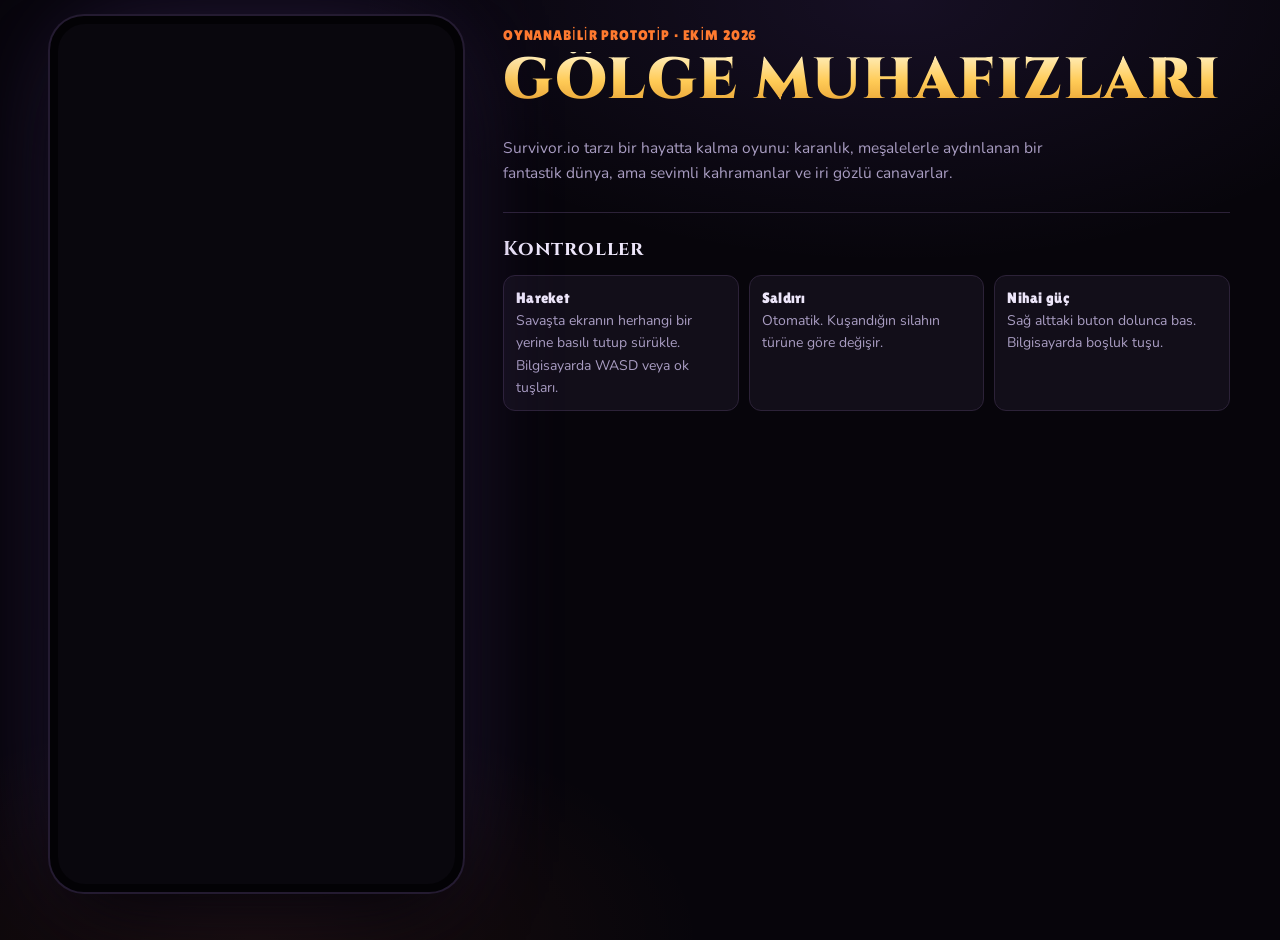
==== fikirler/golge/index.html @ db543739 "Add Gölge Muhafızları scaffold: spec, base styles, page shell, boot loop Co-Authored-By: Claude Opus" ====
<!doctype html>
<html lang="tr">
<head>
<meta charset="utf-8">
<meta name="viewport" content="width=device-width, initial-scale=1, viewport-fit=cover">
<style>[hidden]{display:none!important}body{margin:0}img{max-width:100%}</style>
</head>
<body>
<title>Gölge Muhafızları</title>
<link rel="preconnect" href="https://fonts.googleapis.com">
<link rel="preconnect" href="https://fonts.gstatic.com" crossorigin>
<link rel="stylesheet" href="https://fonts.googleapis.com/css2?family=Cinzel:wght@700;900&family=Lilita+One&family=Nunito:wght@400;600;700;800;900&display=swap">
<link rel="stylesheet" href="css/base.css">
<link rel="stylesheet" href="css/ui.css">
<link rel="stylesheet" href="css/meta.css">
<link rel="stylesheet" href="css/battle.css">
<style>
/* Layout: the game is the page. Desktop: game frame + a narrow briefing column. Phone: the game fills the screen, briefing below. */
:root{
  --pg-bg:#07050B; --pg-panel:#120E19; --pg-line:#2C2238; --pg-tx:#EDE6FA; --pg-tx2:#A99DC2; --pg-gold:#FFCB57; --pg-ember:#FF7A2F;
  --pg-title:"Cinzel",Georgia,serif; --pg-body:"Nunito",system-ui,sans-serif; --pg-ui:"Lilita One",system-ui,sans-serif;
  color-scheme:dark;
}
body{background:var(--pg-bg);color:var(--pg-tx);font-family:var(--pg-body);font-size:15.5px;line-height:1.6;
  background-image:radial-gradient(60% 40% at 70% 0%,rgba(157,107,255,.10),transparent 70%),radial-gradient(50% 35% at 20% 100%,rgba(255,122,47,.08),transparent 70%)}
.pg{max-width:1180px;margin:0 auto;padding-inline:16px;padding-block:16px 48px;display:grid;grid-template-columns:auto minmax(0,1fr);gap:40px;align-items:start}
.gm-frame{height:min(860px,calc(100svh - 32px));aspect-ratio:9/19.5;max-width:100%;border-radius:34px;padding:8px;background:#030205;
  box-shadow:0 0 0 2px #241B31,0 40px 80px -20px rgba(0,0,0,.9),0 0 120px -30px rgba(157,107,255,.35);position:sticky;top:16px}
.gm-frame>#gm{width:100%;height:100%;border-radius:27px}
#gm-lobby{position:absolute;inset:0;display:flex;flex-direction:column}
#gm-screen{flex:1;min-height:0;position:relative}
#gm-battle{position:absolute;inset:0;z-index:20}
.brief{display:grid;gap:26px;min-width:0;padding-top:8px}
.brief h1{font-family:var(--pg-title);font-weight:900;font-size:clamp(34px,4.6vw,58px);line-height:1;margin:0;letter-spacing:.03em;text-transform:uppercase;
  background:linear-gradient(180deg,#FFF1C4,var(--pg-gold) 50%,#E39A2D);-webkit-background-clip:text;background-clip:text;color:transparent}
.brief .kick{font-family:var(--pg-ui);color:var(--pg-ember);letter-spacing:.06em;font-size:14px;text-transform:uppercase;margin:0 0 6px}
.brief p{margin:0;color:var(--pg-tx2);max-width:62ch}
.brief h2{font-family:var(--pg-title);font-size:20px;margin:0 0 10px;color:var(--pg-tx);letter-spacing:.04em}
.brief section{border-top:1px solid var(--pg-line);padding-top:20px}
.ctl{display:grid;grid-template-columns:repeat(auto-fit,minmax(170px,1fr));gap:10px}
.ctl div{background:var(--pg-panel);border:1px solid var(--pg-line);border-radius:12px;padding:10px 12px;font-size:14px;color:var(--pg-tx2)}
.ctl b{display:block;font-family:var(--pg-ui);font-weight:400;color:var(--pg-tx);font-size:15px;letter-spacing:.02em}
.sys{display:grid;gap:8px;margin:0;padding:0;list-style:none}
.sys li{background:var(--pg-panel);border:1px solid var(--pg-line);border-radius:12px;padding:10px 12px;font-size:14.5px;color:var(--pg-tx2)}
.sys li b{color:var(--pg-tx);font-family:var(--pg-ui);font-weight:400;letter-spacing:.02em;margin-right:4px}
@media (max-width:860px){
  .pg{grid-template-columns:1fr;padding-inline:0;padding-block:0 40px;gap:24px}
  .gm-frame{position:relative;top:0;height:100svh;width:100%;aspect-ratio:auto;border-radius:0;padding:0;box-shadow:none}
  .gm-frame>#gm{border-radius:0}
  .brief{padding-inline:16px}
}
</style>

<div class="pg">
  <div class="gm-frame">
    <div id="gm" class="gm">
      <div id="gm-lobby">
        <header id="gm-top"></header>
        <main id="gm-screen"></main>
        <nav id="gm-nav"></nav>
      </div>
      <div id="gm-battle" hidden></div>
      <div id="gm-layer"></div>
    </div>
  </div>

  <div class="brief" id="brief">
    <div>
      <p class="kick">Oynanabilir prototip · Ekim 2026</p>
      <h1>Gölge Muhafızları</h1>
    </div>
    <p>Survivor.io tarzı bir hayatta kalma oyunu: karanlık, meşalelerle aydınlanan bir fantastik dünya, ama sevimli kahramanlar ve iri gözlü canavarlar.</p>
    <section>
      <h2>Kontroller</h2>
      <div class="ctl">
        <div><b>Hareket</b>Savaşta ekranın herhangi bir yerine basılı tutup sürükle. Bilgisayarda WASD veya ok tuşları.</div>
        <div><b>Saldırı</b>Otomatik. Kuşandığın silahın türüne göre değişir.</div>
        <div><b>Nihai güç</b>Sağ alttaki buton dolunca bas. Bilgisayarda boşluk tuşu.</div>
      </div>
    </section>
  </div>
</div>

<script src="js/data.js"></script>
<script src="js/audio.js"></script>
<script src="js/art-hero.js"></script>
<script src="js/art-world.js"></script>
<script src="js/state.js"></script>
<script src="js/battle.js"></script>
<script src="js/ui-core.js"></script>
<script src="js/ui-meta.js"></script>
<script src="js/main.js"></script>

</body>
</html>
---- fikirler/golge/css/base.css ----
/* GÖLGE MUHAFIZLARI — base tokens + shared components (owner: lead). Everything is scoped to #gm. */
#gm{
  --bg0:#09070D; --bg1:#120E19; --bg2:#1A1424; --bg3:#241B31; --bg4:#2F2440;
  --line:#3B2E50; --line2:#57426F;
  --tx:#F4EEFF; --tx2:#BDB1D6; --tx3:#8C7FA6;
  --gold:#FFCB57; --gold2:#E39A2D; --gold3:#8A5A14;
  --blood:#E8394D; --ember:#FF7A2F; --violet:#9D6BFF; --teal:#3EDBC8; --green:#5BD16E; --blue:#4BA3FF;
  --r0:#A7ADB7; --r1:#5BD16E; --r2:#4BA3FF; --r3:#B565FF; --r4:#FFB020; --r5:#FF3D4F;
  --f-title:"Cinzel","Trajan Pro",Georgia,serif;
  --f-ui:"Lilita One","Arial Rounded MT Bold",system-ui,sans-serif;
  --f-body:"Nunito",system-ui,-apple-system,"Segoe UI",sans-serif;
  --rad:14px; --rad-l:20px;
  --shadow:0 10px 30px -10px rgba(0,0,0,.7);
  position:relative; overflow:hidden; color:var(--tx); background:var(--bg0);
  font-family:var(--f-body); font-size:14px; line-height:1.35;
  -webkit-user-select:none; user-select:none; -webkit-tap-highlight-color:transparent;
  color-scheme:dark;
}
#gm *,#gm *::before,#gm *::after{box-sizing:border-box}
#gm button{font:inherit;color:inherit;border:0;background:none;cursor:pointer;padding:0}
#gm button:focus-visible,#gm [tabindex]:focus-visible{outline:2px solid var(--gold);outline-offset:2px}
#gm canvas{display:block}
#gm ::-webkit-scrollbar{width:0;height:0}

/* ---------- typography ---------- */
#gm .ttl{font-family:var(--f-title);font-weight:900;letter-spacing:.04em;text-transform:uppercase;
  background:linear-gradient(180deg,#FFF1C4 0%,var(--gold) 45%,var(--gold2) 100%);-webkit-background-clip:text;background-clip:text;color:transparent;
  filter:drop-shadow(0 2px 0 rgba(0,0,0,.6))}
#gm .ui{font-family:var(--f-ui);font-weight:400;letter-spacing:.02em}
#gm .num{font-family:var(--f-ui);font-variant-numeric:tabular-nums;text-shadow:0 2px 0 rgba(0,0,0,.55),0 0 1px #000}
#gm .muted{color:var(--tx2)} #gm .dim{color:var(--tx3)}
#gm .c-gold{color:var(--gold)} #gm .c-red{color:var(--blood)} #gm .c-green{color:var(--green)} #gm .c-violet{color:var(--violet)}
#gm .rc0{color:var(--r0)} #gm .rc1{color:var(--r1)} #gm .rc2{color:var(--r2)} #gm .rc3{color:var(--r3)} #gm .rc4{color:var(--r4)} #gm .rc5{color:var(--r5)}

/* ---------- buttons (chunky mobile-game buttons with a pressed state) ---------- */
#gm .btn{position:relative;display:inline-flex;align-items:center;justify-content:center;gap:6px;
  font-family:var(--f-ui);font-size:16px;letter-spacing:.03em;text-transform:uppercase;
  min-height:42px;padding:8px 16px;border-radius:14px;color:#fff;
  background:linear-gradient(180deg,#4A3A63,#2B2040);box-shadow:inset 0 1px 0 rgba(255,255,255,.18),inset 0 -2px 0 rgba(0,0,0,.25),0 4px 0 #160F20,0 6px 14px rgba(0,0,0,.45);
  text-shadow:0 2px 0 rgba(0,0,0,.45);transition:transform .08s,filter .15s,box-shadow .08s}
#gm .btn:active{transform:translateY(3px);box-shadow:inset 0 1px 0 rgba(255,255,255,.12),0 1px 0 #160F20,0 2px 6px rgba(0,0,0,.45)}
#gm .btn[disabled],#gm .btn.off{filter:grayscale(.85) brightness(.7);cursor:default}
#gm .btn[disabled]:active,#gm .btn.off:active{transform:none}
#gm .btn-gold{color:#3A2300;text-shadow:0 1px 0 rgba(255,255,255,.4);
  background:linear-gradient(180deg,#FFE9A3 0%,#FFCB57 45%,#E39A2D 100%);box-shadow:inset 0 1px 0 #FFF6D6,inset 0 -2px 0 rgba(120,60,0,.35),0 4px 0 #8A5A14,0 8px 18px rgba(227,154,45,.35)}
#gm .btn-gold:active{box-shadow:inset 0 1px 0 #FFF6D6,0 1px 0 #8A5A14}
#gm .btn-red{background:linear-gradient(180deg,#FF6B78,#E8394D 50%,#A51E31);box-shadow:inset 0 1px 0 rgba(255,255,255,.35),0 4px 0 #5E0F1B,0 8px 18px rgba(232,57,77,.35)}
#gm .btn-violet{background:linear-gradient(180deg,#C2A0FF,#9D6BFF 50%,#6439C9);box-shadow:inset 0 1px 0 rgba(255,255,255,.35),0 4px 0 #34186E,0 8px 18px rgba(157,107,255,.35)}
#gm .btn-green{background:linear-gradient(180deg,#8EF09C,#5BD16E 50%,#2C9A43);color:#08300F;text-shadow:none;box-shadow:inset 0 1px 0 rgba(255,255,255,.4),0 4px 0 #165226}
#gm .btn-dark{background:linear-gradient(180deg,#2A2138,#1A1424);box-shadow:inset 0 0 0 1px var(--line2),0 3px 0 #0B0810}
#gm .btn-sm{min-height:32px;font-size:13px;padding:5px 11px;border-radius:11px}
#gm .btn-lg{min-height:58px;font-size:22px;padding:10px 26px;border-radius:18px}
#gm .btn-icon{min-height:38px;width:38px;padding:0;border-radius:12px}
#gm .btn .cost{display:inline-flex;align-items:center;gap:4px;font-size:.85em}

/* ---------- panels ---------- */
#gm .panel{position:relative;border-radius:var(--rad);padding:12px;
  background:linear-gradient(180deg,rgba(47,36,64,.92),rgba(22,17,31,.95));
  box-shadow:inset 0 0 0 1px var(--line),inset 0 1px 0 rgba(255,255,255,.06),var(--shadow)}
#gm .panel::before,#gm .panel::after{content:"";position:absolute;width:12px;height:12px;border:2px solid var(--gold2);opacity:.7;pointer-events:none}
#gm .panel::before{top:4px;left:4px;border-right:0;border-bottom:0;border-radius:6px 0 0 0}
#gm .panel::after{bottom:4px;right:4px;border-left:0;border-top:0;border-radius:0 0 6px 0}
#gm .panel-flat{border-radius:var(--rad);padding:10px;background:rgba(18,14,25,.75);box-shadow:inset 0 0 0 1px var(--line)}
#gm .divider{height:1px;background:linear-gradient(90deg,transparent,var(--line2),transparent);margin:8px 0}

/* ---------- rarity frames (item / hero / card backgrounds) ---------- */
#gm .rf{position:relative;border-radius:12px;overflow:hidden;
  background:radial-gradient(120% 90% at 50% 15%,var(--rf-c1),var(--rf-c2) 70%);box-shadow:inset 0 0 0 2px var(--rf-b),inset 0 -6px 12px rgba(0,0,0,.35),0 3px 0 rgba(0,0,0,.4)}
#gm .rf0{--rf-c1:#6E737D;--rf-c2:#2E3138;--rf-b:#A7ADB7}
#gm .rf1{--rf-c1:#3B9A4B;--rf-c2:#123A1C;--rf-b:#5BD16E}
#gm .rf2{--rf-c1:#2F78C9;--rf-c2:#0F2A4D;--rf-b:#4BA3FF}
#gm .rf3{--rf-c1:#8A44D6;--rf-c2:#2D0F52;--rf-b:#B565FF;box-shadow:inset 0 0 0 2px var(--rf-b),inset 0 -6px 12px rgba(0,0,0,.35),0 0 12px rgba(181,101,255,.45),0 3px 0 rgba(0,0,0,.4)}
#gm .rf4{--rf-c1:#D9861A;--rf-c2:#4A2405;--rf-b:#FFB020;box-shadow:inset 0 0 0 2px var(--rf-b),inset 0 -6px 12px rgba(0,0,0,.35),0 0 16px rgba(255,176,32,.55),0 3px 0 rgba(0,0,0,.4)}
#gm .rf5{--rf-c1:#D42438;--rf-c2:#3D0410;--rf-b:#FF3D4F;box-shadow:inset 0 0 0 2px var(--rf-b),inset 0 -6px 12px rgba(0,0,0,.35),0 0 18px rgba(255,61,79,.6),0 3px 0 rgba(0,0,0,.4)}
#gm .rf4::after,#gm .rf5::after{content:"";position:absolute;inset:-40%;background:linear-gradient(115deg,transparent 42%,rgba(255,255,255,.28) 50%,transparent 58%);animation:gm-shimmer 2.8s linear infinite;pointer-events:none}
#gm .rf .lv{position:absolute;left:4px;bottom:3px;font-family:var(--f-ui);font-size:11px;text-shadow:0 1px 0 #000,0 0 2px #000}
#gm .rf .new{position:absolute;right:3px;top:3px;font-family:var(--f-ui);font-size:9px;background:var(--blood);border-radius:6px;padding:0 4px}

/* ---------- chips, badges, bars, tabs ---------- */
#gm .chip{display:inline-flex;align-items:center;gap:6px;height:28px;padding:0 10px 0 4px;border-radius:999px;
  background:linear-gradient(180deg,rgba(0,0,0,.55),rgba(0,0,0,.35));box-shadow:inset 0 0 0 1px var(--line2);font-family:var(--f-ui);font-size:14px}
#gm .chip .ico{width:22px;height:22px;flex:none}
#gm .chip .plus{width:18px;height:18px;border-radius:6px;background:var(--green);color:#08300F;display:grid;place-items:center;font-size:14px;line-height:1;margin-left:2px}
#gm .dot{position:absolute;top:-3px;right:-3px;min-width:16px;height:16px;padding:0 4px;border-radius:9px;background:var(--blood);
  color:#fff;font-family:var(--f-ui);font-size:10px;line-height:16px;text-align:center;box-shadow:0 0 0 2px var(--bg0);animation:gm-pulse 1.6s ease-in-out infinite}
#gm .pbar{position:relative;height:10px;border-radius:6px;background:rgba(0,0,0,.5);box-shadow:inset 0 0 0 1px rgba(255,255,255,.08);overflow:hidden}
#gm .pbar>i{position:absolute;left:0;top:0;bottom:0;width:0;border-radius:6px;background:linear-gradient(180deg,#FFE9A3,var(--gold) 50%,var(--gold2));transition:width .35s ease}
#gm .pbar.red>i{background:linear-gradient(180deg,#FF8A95,var(--blood))} #gm .pbar.green>i{background:linear-gradient(180deg,#A6F5B0,var(--green))}
#gm .pbar.violet>i{background:linear-gradient(180deg,#D5BEFF,var(--violet))} #gm .pbar.teal>i{background:linear-gradient(180deg,#A9F5EC,var(--teal))}
#gm .tabs{display:flex;gap:4px;padding:4px;border-radius:14px;background:rgba(0,0,0,.4);box-shadow:inset 0 0 0 1px var(--line)}
#gm .tab{flex:1;min-height:34px;border-radius:10px;font-family:var(--f-ui);font-size:14px;color:var(--tx2);position:relative}
#gm .tab.on{color:#3A2300;background:linear-gradient(180deg,#FFE9A3,var(--gold) 55%,var(--gold2));box-shadow:0 2px 0 var(--gold3)}
#gm .stars{display:inline-flex;gap:1px;color:var(--gold);font-size:13px;letter-spacing:-1px;text-shadow:0 1px 0 #000}
#gm .stars .off{color:rgba(255,255,255,.18)}
#gm .scroll{overflow-y:auto;overscroll-behavior:contain;-webkit-overflow-scrolling:touch}

/* ---------- modal + toast shells (ui-core fills them) ---------- */
#gm-layer{position:absolute;inset:0;pointer-events:none;z-index:50}
#gm .modal-back{position:absolute;inset:0;pointer-events:auto;background:rgba(5,3,8,.72);backdrop-filter:blur(3px);display:grid;place-items:center;padding:14px;animation:gm-fade .18s ease}
#gm .modal{width:100%;max-height:100%;overflow-y:auto;border-radius:var(--rad-l);padding:16px 14px;
  background:linear-gradient(180deg,#2F2440,#15101E 70%);box-shadow:inset 0 0 0 1px var(--line2),inset 0 1px 0 rgba(255,255,255,.08),0 30px 60px -10px #000;animation:gm-pop .22s cubic-bezier(.2,1.4,.4,1)}
#gm .modal-h{display:flex;align-items:center;justify-content:space-between;gap:8px;margin-bottom:10px}
#gm .modal-h .x{width:34px;height:34px;border-radius:10px;background:rgba(0,0,0,.4);box-shadow:inset 0 0 0 1px var(--line2);font-size:18px}
#gm .toast{position:absolute;left:50%;top:70px;transform:translateX(-50%);pointer-events:none;white-space:nowrap;max-width:92%;overflow:hidden;text-overflow:ellipsis;
  padding:8px 14px;border-radius:12px;font-family:var(--f-ui);font-size:14px;background:rgba(18,14,25,.95);box-shadow:inset 0 0 0 1px var(--line2),0 8px 20px rgba(0,0,0,.6);animation:gm-toast 2.4s ease forwards}
#gm .toast.ok{box-shadow:inset 0 0 0 1px var(--green),0 8px 20px rgba(0,0,0,.6)} #gm .toast.warn{box-shadow:inset 0 0 0 1px var(--blood),0 8px 20px rgba(0,0,0,.6)}
#gm .toast.rare{box-shadow:inset 0 0 0 1px var(--r4),0 0 24px rgba(255,176,32,.45)}

/* ---------- shared animations ---------- */
@keyframes gm-shimmer{from{transform:translateX(-30%)}to{transform:translateX(30%)}}
@keyframes gm-pulse{0%,100%{transform:scale(1)}50%{transform:scale(1.15)}}
@keyframes gm-pop{from{transform:scale(.86);opacity:0}to{transform:scale(1);opacity:1}}
@keyframes gm-fade{from{opacity:0}to{opacity:1}}
@keyframes gm-float{0%,100%{transform:translateY(0)}50%{transform:translateY(-6px)}}
@keyframes gm-glow{0%,100%{filter:drop-shadow(0 0 4px var(--gold))}50%{filter:drop-shadow(0 0 12px var(--gold))}}
@keyframes gm-toast{0%{opacity:0;transform:translate(-50%,-10px)}8%,82%{opacity:1;transform:translate(-50%,0)}100%{opacity:0;transform:translate(-50%,-6px)}}
@keyframes gm-rise{from{opacity:1;transform:translateY(0) scale(1)}to{opacity:0;transform:translateY(-36px) scale(1.15)}}
@media (prefers-reduced-motion:reduce){#gm .rf4::after,#gm .rf5::after,#gm .dot{animation:none}}
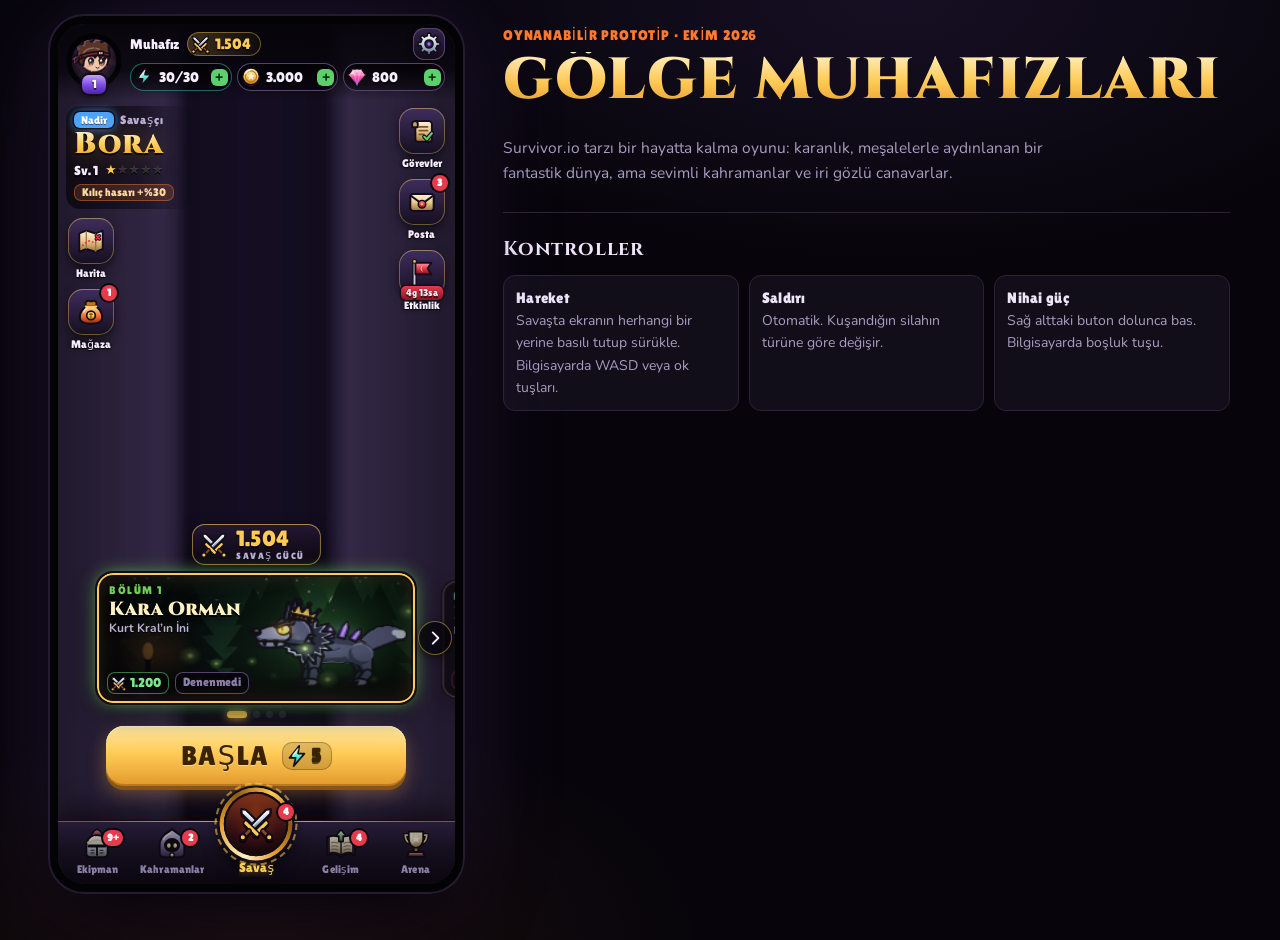
==== commit 8e97ca27: "Add pixel-art bible and GM.PX toolkit for the Gölge Muhafızları restyle Palette and sprite rules tak" ====
--- a/fikirler/golge/index.html
+++ b/fikirler/golge/index.html
@@ -9,7 +9,7 @@
 <title>Gölge Muhafızları</title>
 <link rel="preconnect" href="https://fonts.googleapis.com">
 <link rel="preconnect" href="https://fonts.gstatic.com" crossorigin>
-<link rel="stylesheet" href="https://fonts.googleapis.com/css2?family=Cinzel:wght@700;900&family=Lilita+One&family=Nunito:wght@400;600;700;800;900&display=swap">
+<link rel="stylesheet" href="https://fonts.googleapis.com/css2?family=Pixelify+Sans:wght@400;500;600;700&family=Cinzel:wght@700;900&family=Lilita+One&family=Nunito:wght@400;600;700;800;900&display=swap">
 <link rel="stylesheet" href="css/base.css">
 <link rel="stylesheet" href="css/ui.css">
 <link rel="stylesheet" href="css/meta.css">
@@ -82,6 +82,7 @@
 </div>
 
 <script src="js/data.js"></script>
+<script src="js/pix.js"></script>
 <script src="js/audio.js"></script>
 <script src="js/art-hero.js"></script>
 <script src="js/art-world.js"></script>
--- a/fikirler/golge/css/ui.css
+++ b/fikirler/golge/css/ui.css
@@ -0,0 +1,561 @@
+/* GÖLGE MUHAFIZLARI — ui.css (owner: ui-core). Lobby shell, top bar, nav, home, chapter carousel, modals of ui-core,
+   arena hub, settings, results overlay, portal. Prefix: ui-. Tokens come from base.css (#gm { --bg0 … }). */
+
+/* ============================================================ shell */
+#gm-lobby.ui-shell{isolation:isolate;background:var(--bg0)}
+#gm .ui-bg{position:absolute;inset:0;z-index:0;pointer-events:none}
+#gm .ui-cv{display:block;width:100%;height:100%}
+#gm-lobby.ui-shell>#gm-top{position:relative;z-index:6;flex:none}
+#gm-lobby.ui-shell>#gm-screen{z-index:2;overflow:hidden}
+#gm-lobby.ui-shell>#gm-nav{position:relative;z-index:6;flex:none}
+#gm .ui-defs{position:absolute;width:0;height:0;overflow:hidden;pointer-events:none}
+#gm .ui-ic{display:block;width:100%;height:100%;overflow:visible;flex:none}
+
+/* ============================================================ top bar */
+#gm .ui-top{display:flex;align-items:center;gap:8px;padding:calc(7px + env(safe-area-inset-top,0px)) 10px 9px 8px;
+  background:linear-gradient(180deg,rgba(6,4,10,.95) 0%,rgba(6,4,10,.82) 60%,rgba(6,4,10,0) 100%)}
+#gm .ui-acc{position:relative;flex:none;width:56px;height:56px;border-radius:50%;transition:transform .1s}
+#gm .ui-acc:active{transform:scale(.94)}
+#gm .ui-acc-pic{position:absolute;inset:6px;border-radius:50%;overflow:hidden;background:radial-gradient(circle at 50% 35%,#3A2A55,#120C18);box-shadow:inset 0 0 0 2px #120C18}
+#gm .ui-acc-ring{position:absolute;inset:0;width:100%;height:100%;transform:rotate(-90deg);overflow:visible}
+#gm .ui-ring-bg{fill:none;stroke:rgba(0,0,0,.7);stroke-width:5}
+#gm .ui-ring-fg{fill:none;stroke:#FFCB57;stroke-width:3.6;stroke-linecap:round;transition:stroke-dashoffset .8s cubic-bezier(.3,.8,.3,1);filter:drop-shadow(0 0 3px rgba(255,203,87,.8))}
+#gm .ui-acc-lv{position:absolute;left:50%;bottom:-5px;transform:translateX(-50%);min-width:24px;height:19px;padding:0 6px;border-radius:7px;
+  background:linear-gradient(180deg,#C2A0FF,#7A4AE0 55%,#4B25A8);box-shadow:0 0 0 2px #120C18,0 2px 6px rgba(0,0,0,.6);font-size:12px;line-height:19px;text-align:center;color:#fff}
+#gm .ui-tb-main{flex:1;min-width:0;display:flex;flex-direction:column;gap:6px}
+#gm .ui-tb-id{display:flex;align-items:center;gap:8px;height:26px;min-width:0}
+#gm .ui-tb-name{font-family:var(--f-ui);font-size:14px;color:var(--tx);min-width:0;max-width:44%;overflow:hidden;text-overflow:ellipsis;white-space:nowrap;text-shadow:0 1px 0 #000}
+#gm .ui-tb-pow{display:inline-flex;align-items:center;gap:4px;height:24px;padding:0 10px 0 3px;border-radius:999px;cursor:pointer;flex:none;
+  background:linear-gradient(90deg,rgba(255,203,87,.22),rgba(255,203,87,.03));box-shadow:inset 0 0 0 1px rgba(255,203,87,.4)}
+#gm .ui-tb-pow .ui-ic{width:21px;height:21px;filter:drop-shadow(0 1px 0 rgba(0,0,0,.6))}
+#gm .ui-tb-pow b{font-size:15px;color:var(--gold);font-weight:400}
+#gm .ui-gear{margin-left:auto;flex:none;width:32px;height:32px;border-radius:11px;padding:4px;background:linear-gradient(180deg,rgba(58,42,85,.85),rgba(16,12,24,.9));
+  box-shadow:inset 0 0 0 1px var(--line2),0 2px 6px rgba(0,0,0,.5);transition:transform .35s cubic-bezier(.3,1.5,.5,1)}
+#gm .ui-gear:active{transform:rotate(60deg) scale(.92)}
+#gm .ui-tb-res{display:flex;gap:5px;min-width:0}
+#gm .ui-chip{flex:1 1 0;min-width:0;position:relative;justify-content:flex-start;gap:4px;padding:0 4px 0 3px;transition:transform .1s}
+#gm .ui-chip:active{transform:scale(.95)}
+#gm .ui-chip .ico{width:22px;height:22px;filter:drop-shadow(0 1px 0 rgba(0,0,0,.5))}
+#gm .ui-chip b{flex:1;min-width:0;font-weight:400;text-align:left;overflow:hidden;text-overflow:ellipsis;white-space:nowrap;font-size:14px}
+#gm .ui-chip .plus{flex:none;width:17px;height:17px;font-size:14px;margin:0}
+#gm .ui-chip-en{box-shadow:inset 0 0 0 1px rgba(62,219,200,.45)}
+#gm .ui-chip-en.ui-over b{color:var(--teal)}
+#gm .ui-en-t{position:absolute;top:100%;left:50%;transform:translate(-50%,3px);font-style:normal;font-size:10px;line-height:15px;padding:0 6px;border-radius:6px;
+  background:rgba(6,4,10,.88);box-shadow:inset 0 0 0 1px rgba(62,219,200,.5);color:#A9F5EC;white-space:nowrap;pointer-events:none}
+#gm .ui-bump{animation:ui-bump .45s cubic-bezier(.2,1.6,.4,1)}
+#gm .ui-shake{animation:ui-shake .5s ease}
+@keyframes ui-bump{0%{transform:scale(1)}35%{transform:scale(1.14)}100%{transform:scale(1)}}
+@keyframes ui-shake{0%,100%{transform:translateX(0)}20%{transform:translateX(-5px)}40%{transform:translateX(5px)}60%{transform:translateX(-3px)}80%{transform:translateX(3px)}}
+
+/* ============================================================ bottom nav */
+#gm .ui-nav{height:calc(66px + env(safe-area-inset-bottom,0px));display:flex;align-items:flex-end;padding:0 2px env(safe-area-inset-bottom,0px)}
+#gm .ui-nav-bar{position:absolute;left:0;right:0;bottom:0;height:calc(62px + env(safe-area-inset-bottom,0px));
+  background:linear-gradient(180deg,#261C37 0%,#150F1F 45%,#0A070F 100%);box-shadow:0 -1px 0 rgba(255,203,87,.42),0 -2px 0 #120C18,0 -14px 26px rgba(0,0,0,.55)}
+#gm .ui-nav-bar::before{content:"";position:absolute;left:8%;right:8%;top:-1px;height:1px;background:linear-gradient(90deg,transparent,#FFE9A3,transparent);opacity:.7}
+#gm .ui-tab{position:relative;flex:1;min-width:0;height:62px;display:flex;flex-direction:column;align-items:center;justify-content:flex-end;padding-bottom:7px;gap:1px;z-index:1}
+#gm .ui-tab::before{content:"";position:absolute;left:6%;right:6%;bottom:0;height:62px;border-radius:14px 14px 0 0;opacity:0;transition:opacity .25s;
+  background:radial-gradient(70% 80% at 50% 100%,rgba(255,203,87,.26),rgba(255,203,87,0) 72%)}
+#gm .ui-tab.on::before{opacity:1}
+#gm .ui-tab-icw{width:34px;height:34px;transition:transform .3s cubic-bezier(.2,1.6,.4,1),filter .25s;filter:grayscale(.6) brightness(.7)}
+#gm .ui-tab-n{font-family:var(--f-ui);font-size:11px;color:var(--tx3);letter-spacing:.01em;white-space:nowrap;max-width:100%;overflow:hidden;text-overflow:ellipsis;transition:color .2s}
+#gm .ui-tab.on .ui-tab-icw{transform:translateY(-7px) scale(1.16);filter:drop-shadow(0 0 7px rgba(255,203,87,.55)) drop-shadow(0 3px 0 rgba(0,0,0,.5))}
+#gm .ui-tab.on .ui-tab-n{color:var(--gold);text-shadow:0 0 8px rgba(255,203,87,.5)}
+#gm .ui-tab:active .ui-tab-icw{transform:translateY(-2px) scale(.94)}
+#gm .ui-tab .dot{top:8px;right:calc(50% - 26px)}
+#gm .ui-tab-c{flex:1.25}
+#gm .ui-tab-c::before{display:none}
+#gm .ui-medal{position:absolute;left:50%;bottom:22px;width:70px;height:70px;margin-left:-35px;border-radius:50%;padding:4px;
+  background:conic-gradient(from 200deg,#FFF1C4,#E39A2D 20%,#8A5A14 35%,#FFCB57 52%,#8A5A14 70%,#E39A2D 85%,#FFF1C4);
+  box-shadow:0 0 0 2px #120C18,0 8px 16px rgba(0,0,0,.65);transition:transform .3s cubic-bezier(.2,1.6,.4,1)}
+#gm .ui-medal-in{display:block;width:100%;height:100%;border-radius:50%;padding:12px;
+  background:radial-gradient(circle at 50% 30%,#7A2E14 0%,#3A1018 55%,#14080F 100%);box-shadow:inset 0 0 0 2px #120C18,inset 0 -8px 14px rgba(0,0,0,.6),inset 0 6px 12px rgba(255,122,47,.35)}
+#gm .ui-medal-in .ui-ic{filter:drop-shadow(0 2px 0 rgba(0,0,0,.6))}
+#gm .ui-medal-ring{position:absolute;inset:-5px;border-radius:50%;border:2px dashed rgba(255,203,87,.55);opacity:0;transition:opacity .3s}
+#gm .ui-tab-c .ui-tab-n{position:relative;z-index:2;font-size:12.5px;color:var(--tx2);text-shadow:0 1px 0 #000,0 0 6px #000}
+#gm .ui-tab-c.on .ui-medal{transform:translateY(-3px) scale(1.04);animation:ui-medal 2.6s ease-in-out infinite}
+#gm .ui-tab-c.on .ui-medal-ring{opacity:1;animation:ui-spin 14s linear infinite}
+#gm .ui-tab-c:active .ui-medal{transform:scale(.93)}
+#gm .ui-tab-c .dot{top:-18px;right:calc(50% - 38px)}
+@keyframes ui-medal{0%,100%{box-shadow:0 0 0 2px #120C18,0 8px 16px rgba(0,0,0,.65),0 0 0 rgba(255,122,47,0)}50%{box-shadow:0 0 0 2px #120C18,0 8px 16px rgba(0,0,0,.65),0 0 26px rgba(255,140,60,.7)}}
+@keyframes ui-spin{to{transform:rotate(360deg)}}
+
+/* ============================================================ screens + transitions */
+#gm .ui-scr{position:absolute;inset:0;display:flex;flex-direction:column;overflow:hidden}
+#gm .ui-leaving{pointer-events:none}
+#gm .ui-in-r{animation:ui-in-r .34s cubic-bezier(.2,.85,.25,1) both}
+#gm .ui-in-l{animation:ui-in-l .34s cubic-bezier(.2,.85,.25,1) both}
+#gm .ui-in-f{animation:gm-fade .3s ease both}
+#gm .ui-out-l{animation:ui-out-l .3s ease both}
+#gm .ui-out-r{animation:ui-out-r .3s ease both}
+#gm .ui-out-f{animation:ui-fade-out .26s ease both}
+@keyframes ui-in-r{from{transform:translateX(38%);opacity:0}to{transform:none;opacity:1}}
+@keyframes ui-in-l{from{transform:translateX(-38%);opacity:0}to{transform:none;opacity:1}}
+@keyframes ui-out-l{to{transform:translateX(-30%);opacity:0}}
+@keyframes ui-out-r{to{transform:translateX(30%);opacity:0}}
+@keyframes ui-fade-out{to{opacity:0}}
+@keyframes ui-pop{0%{transform:scale(.7);opacity:0}60%{transform:scale(1.08);opacity:1}100%{transform:scale(1)}}
+
+/* placeholder (tab not registered yet) */
+#gm .ui-ph-scr{display:grid;place-items:center;padding:20px}
+#gm .ui-wip{max-width:300px;text-align:center;display:flex;flex-direction:column;align-items:center;gap:8px;padding:24px 20px}
+#gm .ui-wip-ic{width:68px;height:68px;animation:gm-float 3s ease-in-out infinite;filter:drop-shadow(0 0 14px rgba(157,107,255,.5))}
+#gm .ui-wip-t{font-size:24px}
+#gm .ui-wip p{margin:0 0 6px;font-size:13px}
+
+/* ============================================================ HOME */
+#gm .ui-home-top{position:absolute;left:8px;top:6px;z-index:3;max-width:58%}
+#gm .ui-htag{display:flex;flex-direction:column;align-items:flex-start;text-align:left;gap:1px;padding:6px 18px 8px 8px;border-radius:14px;
+  background:linear-gradient(90deg,rgba(9,7,13,.78) 0%,rgba(9,7,13,.5) 60%,rgba(9,7,13,0) 100%)}
+#gm .ui-htag:active{transform:scale(.97)}
+#gm .ui-htag-l1{display:flex;gap:6px;align-items:center}
+#gm .ui-htag-rar{font-family:var(--f-ui);font-size:10.5px;line-height:16px;padding:0 7px;border-radius:6px;color:#fff;background:var(--rc,#4BA3FF);
+  box-shadow:0 0 0 1.5px #120C18,0 0 10px var(--rc,#4BA3FF);text-shadow:0 1px 0 rgba(0,0,0,.5)}
+#gm .ui-htag-cls{font-family:var(--f-ui);font-size:12px;color:var(--tx2);letter-spacing:.06em}
+#gm .ui-htag-name{font-family:var(--f-title);font-weight:900;font-size:30px;line-height:1.05;letter-spacing:.03em;
+  background:linear-gradient(180deg,#FFF6D6 0%,var(--gold) 50%,var(--gold2) 100%);-webkit-background-clip:text;background-clip:text;color:transparent;
+  filter:drop-shadow(0 2px 0 rgba(0,0,0,.75)) drop-shadow(0 0 12px rgba(255,170,60,.25))}
+#gm .ui-htag-l3{display:flex;gap:7px;align-items:center}
+#gm .ui-htag-l3 .ui-lv{font-size:13px;color:var(--tx)}
+#gm .ui-htag-pas{margin-top:4px;font-family:var(--f-ui);font-size:11px;color:#FFD9A0;background:rgba(255,122,47,.16);box-shadow:inset 0 0 0 1px rgba(255,122,47,.42);padding:1px 8px;border-radius:7px}
+#gm .ui-stage{position:relative;flex:1;min-height:170px}
+#gm .ui-herohit{position:absolute;left:30%;right:30%;top:18%;bottom:46px;border-radius:40%;z-index:1}
+#gm .ui-side{position:absolute;display:flex;flex-direction:column;gap:9px;z-index:2}
+#gm .ui-side-l{left:6px;top:118px}
+#gm .ui-side-r{right:6px;top:8px}
+#gm .ui-sbtn{position:relative;width:54px;display:flex;flex-direction:column;align-items:center;gap:2px}
+#gm .ui-sbtn-ic{width:46px;height:46px;border-radius:15px;padding:8px;transition:transform .12s;
+  background:linear-gradient(180deg,rgba(64,46,94,.94),rgba(20,14,30,.94));box-shadow:inset 0 0 0 1px rgba(255,203,87,.38),inset 0 1px 0 rgba(255,255,255,.14),0 4px 10px rgba(0,0,0,.55)}
+#gm .ui-sbtn:active .ui-sbtn-ic{transform:scale(.9)}
+#gm .ui-sbtn-n{font-family:var(--f-ui);font-size:10.5px;color:var(--tx);text-shadow:0 1px 0 #000,0 0 5px #000;white-space:nowrap}
+#gm .ui-sbtn .dot{top:-4px;right:1px}
+#gm .ui-sbtn-t{position:absolute;top:36px;left:50%;transform:translateX(-50%);font-style:normal;font-size:9.5px;line-height:14px;padding:0 5px;border-radius:5px;white-space:nowrap;
+  color:#FFE0E4;background:linear-gradient(180deg,#E8394D,#8E1324);box-shadow:0 0 0 1.5px #120C18;pointer-events:none}
+#gm .ui-plate{position:absolute;left:50%;bottom:4px;transform:translateX(-50%);display:flex;align-items:center;gap:7px;padding:4px 16px 4px 7px;border-radius:13px;z-index:2;white-space:nowrap;
+  background:linear-gradient(180deg,rgba(36,24,52,.94),rgba(10,7,14,.94));box-shadow:inset 0 0 0 1px rgba(255,203,87,.55),inset 0 1px 0 rgba(255,255,255,.1),0 6px 16px rgba(0,0,0,.6)}
+#gm .ui-plate:active{transform:translateX(-50%) scale(.96)}
+#gm .ui-plate-ic{width:30px;height:30px}
+#gm .ui-plate-tx{display:flex;flex-direction:column;align-items:flex-start;line-height:1}
+#gm .ui-plate-v{font-size:22px;color:var(--gold);font-weight:400}
+#gm .ui-plate small{font-family:var(--f-ui);font-size:9px;letter-spacing:.16em;color:var(--tx2);margin-top:2px}
+#gm .ui-bubble{position:absolute;left:50%;bottom:300px;transform:translateX(-50%);max-width:70%;padding:8px 13px;border-radius:14px;z-index:4;pointer-events:none;
+  background:linear-gradient(180deg,#FFFBF0,#EADFFF);color:#1A1424;font-weight:800;font-size:13px;line-height:1.3;text-align:center;box-shadow:0 0 0 2px #120C18,0 8px 18px rgba(0,0,0,.5)}
+#gm .ui-bubble::after{content:"";position:absolute;left:50%;bottom:-8px;margin-left:-8px;border:8px solid transparent;border-bottom:0;border-top-color:#EADFFF;filter:drop-shadow(0 2px 0 #120C18)}
+#gm .ui-bubble.ui-pop{animation:ui-bubble .35s cubic-bezier(.2,1.6,.4,1)}
+@keyframes ui-bubble{from{transform:translateX(-50%) scale(.5);opacity:0}to{transform:translateX(-50%) scale(1);opacity:1}}
+
+/* chapter carousel */
+#gm .ui-chaps{position:relative;flex:none;height:138px}
+#gm .ui-car{position:absolute;inset:0;touch-action:pan-y;cursor:grab}
+#gm .ui-car:active{cursor:grabbing}
+#gm .ui-ch{position:absolute;top:4px;bottom:4px;left:50%;width:var(--cw,280px);margin-left:calc(var(--cw,280px) / -2);border-radius:16px;overflow:hidden;
+  background:#120C18;box-shadow:0 0 0 2px #120C18,0 10px 22px rgba(0,0,0,.6);transform-origin:50% 60%;will-change:transform,opacity}
+#gm .ui-ch.on{box-shadow:0 0 0 2px #120C18,0 0 18px -2px var(--tc,#FFCB57),0 12px 24px rgba(0,0,0,.6)}
+#gm .ui-ch-art{position:absolute;inset:0}
+#gm .ui-ch.locked .ui-ch-art{filter:grayscale(.7) brightness(.62)}
+#gm .ui-ch-frame{position:absolute;inset:0;border-radius:16px;pointer-events:none;box-shadow:inset 0 0 0 1.5px rgba(255,203,87,.32),inset 0 0 0 3px rgba(18,12,24,.85)}
+#gm .ui-ch.on .ui-ch-frame{box-shadow:inset 0 0 0 2px var(--gold),inset 0 0 0 4px rgba(18,12,24,.7),inset 0 0 22px rgba(255,203,87,.18)}
+#gm .ui-ch-info{position:absolute;left:12px;top:10px;display:flex;flex-direction:column;gap:1px;max-width:64%;pointer-events:none}
+#gm .ui-ch-no{font-family:var(--f-ui);font-size:11px;letter-spacing:.14em;color:var(--tc,#FFCB57);text-shadow:0 1px 0 #000}
+#gm .ui-ch-name{font-family:var(--f-title);font-weight:900;font-size:19px;line-height:1.08;color:#FFF1C4;text-shadow:0 2px 0 rgba(0,0,0,.8),0 0 10px rgba(0,0,0,.6)}
+#gm .ui-ch-sub{font-size:12px;color:var(--tx2);font-weight:700;text-shadow:0 1px 0 #000}
+#gm .ui-ch-foot{position:absolute;left:10px;bottom:9px;display:flex;gap:6px;pointer-events:none}
+#gm .ui-ch-rec,#gm .ui-ch-best{display:inline-flex;align-items:center;gap:3px;height:22px;padding:0 8px 0 3px;border-radius:8px;background:rgba(6,4,10,.78);font-family:var(--f-ui);font-size:12.5px;white-space:nowrap}
+#gm .ui-ch-rec .ui-ic,#gm .ui-ch-best .ui-ic{width:17px;height:17px}
+#gm .ui-ch-rec.ok{color:#7BE68A;box-shadow:inset 0 0 0 1px rgba(91,209,110,.55)}
+#gm .ui-ch-rec.bad{color:#FF7A86;box-shadow:inset 0 0 0 1px rgba(232,57,77,.6)}
+#gm .ui-ch-best{color:var(--tx2);box-shadow:inset 0 0 0 1px var(--line2)}
+#gm .ui-ch-best .dim{padding-left:5px;font-size:11.5px}
+#gm .ui-ch-done{position:absolute;right:8px;top:8px;width:26px;height:26px;border-radius:50%;padding:3px;background:rgba(6,4,10,.85);box-shadow:inset 0 0 0 1.5px var(--green),0 0 10px rgba(91,209,110,.5)}
+#gm .ui-ch-lock{position:absolute;inset:0;display:flex;flex-direction:column;align-items:center;justify-content:center;gap:5px;padding:0 22px;text-align:center;
+  background:radial-gradient(60% 60% at 50% 50%,rgba(6,4,10,.55),rgba(6,4,10,.15));font-family:var(--f-ui);font-size:13px;color:var(--tx);text-shadow:0 1px 0 #000}
+#gm .ui-ch-lock .ui-ic{width:34px;height:34px;filter:drop-shadow(0 3px 6px rgba(0,0,0,.8))}
+#gm .ui-ribbon{position:absolute;right:-36px;top:15px;transform:rotate(36deg);width:132px;text-align:center;padding:3px 0;z-index:2;pointer-events:none;
+  background:linear-gradient(180deg,#C9A8FF,#7A4AE0 55%,#4B25A8);font-family:var(--f-ui);font-size:12px;letter-spacing:.12em;color:#fff;text-shadow:0 1px 0 rgba(0,0,0,.5);
+  box-shadow:0 0 0 1.5px #120C18,0 3px 8px rgba(0,0,0,.6)}
+#gm .ui-ribbon.sm{top:12px;right:-40px;width:126px;font-size:10px;padding:2px 0}
+#gm .ui-arr{position:absolute;top:50%;width:34px;height:34px;margin-top:-17px;border-radius:50%;padding:8px;z-index:20;transition:opacity .2s,transform .1s;
+  background:rgba(6,4,10,.78);box-shadow:inset 0 0 0 1px rgba(255,203,87,.45),0 3px 8px rgba(0,0,0,.6)}
+#gm .ui-arr:active{transform:scale(.88)}
+#gm .ui-arr-l{left:3px} #gm .ui-arr-r{right:3px}
+#gm .ui-arr.hide{opacity:0;pointer-events:none}
+#gm .ui-dots{flex:none;display:flex;justify-content:center;align-items:center;gap:6px;height:12px;margin-top:1px}
+#gm .ui-dots i{width:7px;height:7px;border-radius:4px;background:rgba(255,255,255,.22);transition:all .25s}
+#gm .ui-dots i.done{background:rgba(91,209,110,.7)}
+#gm .ui-dots i.lock,#gm .ui-dots i.soon{background:rgba(255,255,255,.1)}
+#gm .ui-dots i.on{width:20px;background:var(--gold);box-shadow:0 0 8px var(--gold)}
+#gm .ui-cta{flex:none;display:flex;justify-content:center;padding:6px 16px 32px}
+#gm .ui-start{width:min(300px,84%);min-height:60px;font-size:27px;gap:12px;overflow:hidden;letter-spacing:.06em}
+#gm .ui-start::after{content:"";position:absolute;top:0;bottom:0;left:-60%;width:40%;transform:skewX(-20deg);pointer-events:none;
+  background:linear-gradient(90deg,rgba(255,255,255,0),rgba(255,255,255,.55),rgba(255,255,255,0));animation:ui-sweep 3.2s ease-in-out infinite}
+#gm .ui-start.off::after{display:none}
+#gm .ui-start-c{display:inline-flex;align-items:center;gap:2px;font-size:19px;padding:1px 10px 1px 3px;border-radius:10px;background:rgba(58,35,0,.16);box-shadow:inset 0 0 0 1px rgba(58,35,0,.3)}
+#gm .ui-start-c .ui-ic{width:24px;height:24px}
+#gm .ui-start-c.bad{color:#9A1020}
+#gm .ui-pulse{animation:ui-cta 2.4s ease-in-out infinite}
+@keyframes ui-cta{0%,100%{filter:brightness(1);box-shadow:inset 0 1px 0 #FFF6D6,inset 0 -2px 0 rgba(120,60,0,.35),0 4px 0 #8A5A14,0 8px 18px rgba(227,154,45,.35)}
+  50%{filter:brightness(1.08);box-shadow:inset 0 1px 0 #FFF6D6,inset 0 -2px 0 rgba(120,60,0,.35),0 4px 0 #8A5A14,0 0 30px 6px rgba(255,190,80,.55)}}
+@keyframes ui-sweep{0%,55%{left:-60%}100%{left:130%}}
+
+/* ============================================================ modal extras */
+#gm .ui-modal{max-width:380px;position:relative}
+#gm .ui-mt{font-size:19px;line-height:1.15}
+#gm .ui-mx{position:absolute;right:10px;top:10px;z-index:3;width:34px;height:34px;border-radius:10px;padding:6px;background:rgba(0,0,0,.45);box-shadow:inset 0 0 0 1px var(--line2)}
+#gm .modal-h .x{padding:6px;flex:none}
+#gm .ui-mback.ui-closing{animation:ui-fade-out .17s ease forwards;pointer-events:none}
+#gm .ui-mback.ui-closing .modal{animation:ui-modal-out .17s ease forwards}
+@keyframes ui-modal-out{to{transform:scale(.92);opacity:0}}
+#gm .ui-row2{display:flex;gap:10px;margin-top:12px}
+#gm .ui-row2 .btn{flex:1;min-width:0}
+#gm .ui-row2 .btn .ui-ic{width:20px;height:20px}
+#gm .ui-confirm{text-align:center}
+#gm .ui-confirm-ic{width:56px;height:56px;margin:2px auto 8px;filter:drop-shadow(0 0 12px rgba(232,57,77,.5))}
+#gm .ui-confirm-t{margin:0;color:var(--tx2);font-size:14px;line-height:1.45}
+#gm .ui-kv{display:grid;grid-template-columns:1fr 1fr;gap:6px;margin:10px 0}
+#gm .ui-kv>div{display:flex;flex-direction:column;gap:1px;padding:7px 10px;border-radius:10px;background:rgba(0,0,0,.35);box-shadow:inset 0 0 0 1px var(--line);min-width:0}
+#gm .ui-kv span{font-size:11px;color:var(--tx3);font-weight:700}
+#gm .ui-kv b{font-family:var(--f-ui);font-weight:400;font-size:15px;white-space:nowrap;overflow:hidden;text-overflow:ellipsis}
+#gm .ui-rw{display:inline-flex;align-items:center;gap:3px;height:26px;padding:0 8px 0 3px;border-radius:9px;background:rgba(0,0,0,.42);box-shadow:inset 0 0 0 1px var(--line2);font-family:var(--f-ui);font-size:13px}
+#gm .ui-rw .ui-ic{width:20px;height:20px}
+#gm .ui-rw b{font-weight:400}
+#gm .ui-rw small{font-size:9px;color:var(--tx3);margin-left:2px}
+#gm .ui-rw.used{opacity:.45}
+#gm .ui-rw-row{display:flex;align-items:center;flex-wrap:wrap;gap:6px}
+#gm .ui-rw-row>.dim{font-size:12px;margin-right:2px}
+#gm .ui-kick{font-family:var(--f-ui);font-size:11px;letter-spacing:.12em;color:var(--ember);text-shadow:0 1px 0 #000;text-transform:uppercase}
+#gm .ui-soon-pill{flex:none;font-family:var(--f-ui);font-size:11px;padding:3px 8px;border-radius:8px;background:rgba(157,107,255,.25);color:#D5BEFF;box-shadow:inset 0 0 0 1px rgba(157,107,255,.5)}
+
+/* chapter info */
+#gm .ui-chinfo-art{height:150px;border-radius:14px;overflow:hidden;margin-bottom:10px;box-shadow:inset 0 0 0 1px rgba(255,203,87,.3),0 6px 14px rgba(0,0,0,.5)}
+#gm .ui-chinfo-d{margin:0;font-size:13px;line-height:1.45}
+#gm .ui-chinfo-go{width:100%;margin-top:14px}
+#gm .ui-chinfo-go .cost{display:inline-flex;align-items:center;gap:2px;margin-left:6px}
+#gm .ui-chinfo-go .cost .ui-ic{width:22px;height:22px}
+
+/* chapter map */
+#gm .ui-map{position:relative;border-radius:14px;overflow:hidden;height:min(420px,62vh);box-shadow:inset 0 0 0 1px var(--line2)}
+#gm .ui-map-bg{position:absolute;inset:0}
+#gm .ui-map-path{position:absolute;inset:0;display:flex;flex-direction:column}
+#gm .ui-node{flex:1;min-height:0;display:flex;align-items:center;gap:12px;width:100%;text-align:left;padding:0 10px 0 calc(22% - 29px)}
+#gm .ui-node.r{flex-direction:row-reverse;text-align:right;padding:0 calc(22% - 29px) 0 10px}
+#gm .ui-node-m{position:relative;flex:none;width:58px;height:58px;border-radius:50%;display:grid;place-items:center;font-size:24px;
+  background:radial-gradient(circle at 50% 28%,#fff -30%,var(--tc) 12%,var(--td) 70%);box-shadow:0 0 0 3px #120C18,0 0 0 5px var(--tc),0 0 20px var(--tc);transition:transform .12s;
+  color:#fff;text-shadow:0 2px 0 rgba(0,0,0,.6)}
+#gm .ui-node:active .ui-node-m{transform:scale(.92)}
+#gm .ui-node.lock .ui-node-m,#gm .ui-node.soon .ui-node-m{filter:grayscale(.85) brightness(.6)}
+#gm .ui-node.open .ui-node-m{animation:ui-node 2s ease-in-out infinite}
+@keyframes ui-node{0%,100%{box-shadow:0 0 0 3px #120C18,0 0 0 5px var(--tc),0 0 14px var(--tc)}50%{box-shadow:0 0 0 3px #120C18,0 0 0 5px var(--tc),0 0 32px var(--tc)}}
+#gm .ui-node-lock,#gm .ui-node-ok{position:absolute;right:-6px;bottom:-6px;width:24px;height:24px;filter:none}
+#gm .ui-node-t{min-width:0;display:flex;flex-direction:column;gap:1px}
+#gm .ui-node.r .ui-node-t{align-items:flex-end}
+#gm .ui-node-t b{font-family:var(--f-title);font-weight:900;font-size:16px;color:#FFF1C4;text-shadow:0 2px 0 rgba(0,0,0,.7)}
+#gm .ui-node-t small{font-size:11.5px;color:var(--tx2);font-weight:700}
+#gm .ui-node-s{font-style:normal;font-family:var(--f-ui);font-size:11px;display:inline-flex;align-items:center;gap:3px;color:var(--tx2)}
+#gm .ui-node-s .ui-ic{width:13px;height:13px}
+#gm .ui-node-s.done{color:#7BE68A} #gm .ui-node-s.open{color:var(--gold)} #gm .ui-node-s.soon{color:#C9A8FF}
+
+/* quests */
+#gm .ui-q-head{display:flex;justify-content:space-between;align-items:center;margin:0 2px 8px;font-size:12px}
+#gm .ui-q-head b{font-family:var(--f-ui);font-weight:400;color:var(--gold);font-size:14px}
+#gm .ui-q{display:flex;align-items:center;gap:10px;padding:9px 10px;border-radius:12px;background:rgba(0,0,0,.35);box-shadow:inset 0 0 0 1px var(--line);margin-bottom:7px}
+#gm .ui-q.ready{box-shadow:inset 0 0 0 1.5px var(--green),0 0 14px rgba(91,209,110,.18)}
+#gm .ui-q.claimed{opacity:.5}
+#gm .ui-q-ic{width:34px;height:34px;flex:none}
+#gm .ui-q-m{flex:1;min-width:0;display:flex;flex-direction:column;gap:4px}
+#gm .ui-q-m b{font-family:var(--f-ui);font-weight:400;font-size:14px}
+#gm .ui-q-m small{font-size:11px;color:var(--tx3)}
+#gm .ui-q-r{flex:none;display:flex;flex-direction:column;align-items:flex-end;gap:5px}
+#gm .ui-q-ok{display:inline-flex;align-items:center;gap:4px;font-family:var(--f-ui);font-size:12px;color:var(--green)}
+#gm .ui-q-ok .ui-ic{width:24px;height:24px}
+
+/* mail */
+#gm .ui-letter{border-radius:12px;background:rgba(0,0,0,.35);box-shadow:inset 0 0 0 1px var(--line);margin-bottom:7px;overflow:hidden}
+#gm .ui-letter.unread{box-shadow:inset 0 0 0 1.5px rgba(255,203,87,.55)}
+#gm .ui-letter summary{list-style:none;display:flex;align-items:center;gap:10px;padding:10px;cursor:pointer}
+#gm .ui-letter summary::-webkit-details-marker{display:none}
+#gm .ui-letter-ic{width:32px;height:32px;flex:none}
+#gm .ui-letter-t{flex:1;min-width:0;display:flex;flex-direction:column}
+#gm .ui-letter-t b{font-family:var(--f-ui);font-weight:400;font-size:14px}
+#gm .ui-letter-t small{font-size:11px;color:var(--tx3)}
+#gm .ui-letter-dot{width:9px;height:9px;border-radius:50%;background:var(--blood);box-shadow:0 0 8px var(--blood);flex:none}
+#gm .ui-letter p{margin:0;padding:0 12px 10px;font-size:13px;color:var(--tx2);line-height:1.5}
+#gm .ui-letter-g{display:flex;align-items:center;gap:6px;padding:0 12px 12px;flex-wrap:wrap}
+#gm .ui-letter-g .btn,#gm .ui-letter-g .ui-q-ok{margin-left:auto}
+
+/* event */
+#gm .ui-ev-banner{position:relative;height:150px;border-radius:14px;overflow:hidden;margin-bottom:10px;box-shadow:inset 0 0 0 1px rgba(232,57,77,.5),0 6px 14px rgba(0,0,0,.5)}
+#gm .ui-ev-art{position:absolute;inset:0}
+#gm .ui-ev-tx{position:absolute;left:12px;bottom:10px;right:12px;display:flex;flex-direction:column;gap:2px}
+#gm .ui-ev-tx .ttl{font-size:22px;line-height:1.1}
+#gm .ui-ev-cd{display:inline-flex;align-items:center;gap:5px;font-size:12px;color:#FFD0D6;font-weight:700}
+#gm .ui-ev-cd .ui-ic{width:16px;height:16px}
+#gm .ui-ev-cd b{font-family:var(--f-ui);font-weight:400;color:#fff}
+#gm .ui-event>p{margin:0 0 10px;font-size:13px;line-height:1.45}
+#gm .ui-ev-row{display:grid;grid-template-columns:minmax(0,1fr) 78px auto;gap:8px;align-items:center;padding:8px 10px;border-radius:10px;background:rgba(0,0,0,.35);margin-bottom:6px}
+#gm .ui-ev-row b{font-family:var(--f-ui);font-weight:400;font-size:13px;display:block}
+#gm .ui-ev-row small{font-size:11px;color:#C9A8FF}
+#gm .ui-ev-row .num{font-size:12px;color:var(--tx2)}
+#gm .ui-ev-b{width:100%;margin-top:6px}
+#gm .ui-ev-b .ui-ic,#gm .ui-mode-b .ui-ic{width:22px;height:22px}
+
+/* shop */
+#gm .ui-shop-row{display:flex;align-items:center;gap:10px;padding:10px;border-radius:12px;background:rgba(0,0,0,.35);box-shadow:inset 0 0 0 1px var(--line);margin-bottom:7px}
+#gm .ui-shop-row.hl{box-shadow:inset 0 0 0 1.5px var(--gold),0 0 16px rgba(255,203,87,.18)}
+#gm .ui-shop-row.free.ready{box-shadow:inset 0 0 0 1.5px var(--green),0 0 14px rgba(91,209,110,.18)}
+#gm .ui-shop-row.soon{opacity:.62}
+#gm .ui-shop-ic{width:40px;height:40px;flex:none;filter:drop-shadow(0 3px 4px rgba(0,0,0,.5))}
+#gm .ui-shop-t{flex:1;min-width:0;display:flex;flex-direction:column}
+#gm .ui-shop-t b{font-family:var(--f-ui);font-weight:400;font-size:15px}
+#gm .ui-shop-t small{font-size:11.5px;color:var(--tx3)}
+#gm .ui-shop-b{flex:none}
+#gm .ui-shop-b .ui-ic{width:18px;height:18px}
+#gm .ui-shop-note{font-size:12px;margin:8px 2px 0;line-height:1.45}
+
+/* profile */
+#gm .ui-prof-top{display:flex;gap:12px;align-items:center}
+#gm .ui-prof-pic{width:78px;height:78px;border-radius:50%;overflow:hidden;flex:none;box-shadow:0 0 0 3px #120C18,0 0 0 5px var(--gold2),0 0 18px rgba(255,203,87,.35)}
+#gm .ui-prof-id{flex:1;min-width:0;display:flex;flex-direction:column;gap:4px}
+#gm .ui-prof-id .ttl{font-size:22px;white-space:nowrap;overflow:hidden;text-overflow:ellipsis}
+#gm .ui-prof-id>span{font-size:13px;color:var(--tx2)}
+
+/* arena mode info */
+#gm .ui-modeinfo-art{height:150px;border-radius:14px;overflow:hidden;margin-bottom:10px;box-shadow:inset 0 0 0 1.5px var(--mc),0 6px 14px rgba(0,0,0,.5)}
+#gm .ui-modeinfo>p{margin:0;font-size:13px;line-height:1.45}
+#gm .ui-mode-b{width:100%;margin-top:4px}
+
+/* ============================================================ toast + float */
+#gm .ui-toast{display:flex;align-items:center;gap:8px;z-index:90;padding:8px 14px 8px 10px;transition:top .25s ease}
+#gm .ui-toast>span{min-width:0;overflow:hidden;text-overflow:ellipsis}
+#gm .ui-toast-ic{width:20px;height:20px}
+#gm .toast.info{box-shadow:inset 0 0 0 1px rgba(157,107,255,.6),0 8px 20px rgba(0,0,0,.6)}
+#gm .ui-float{position:absolute;z-index:95;pointer-events:none;white-space:nowrap;font-size:19px;color:var(--gold);animation:ui-float 1.1s cubic-bezier(.2,.8,.3,1) forwards}
+@keyframes ui-float{0%{opacity:0;transform:translate(-50%,-30%) scale(.6)}15%{opacity:1;transform:translate(-50%,-70%) scale(1.18)}100%{opacity:0;transform:translate(-50%,-210%) scale(1)}}
+
+/* ============================================================ portal */
+#gm .ui-portal{position:absolute;inset:0;z-index:70;pointer-events:auto;transition:opacity .48s ease}
+#gm .ui-portal.ui-portal-out{opacity:0;pointer-events:none}
+
+/* ============================================================ pages (arena, settings) */
+#gm .ui-page-in{flex:1;min-height:0;padding:8px 12px 18px;display:flex;flex-direction:column;gap:12px}
+#gm .ui-page-in>*{flex:none}
+#gm .ui-ph{flex:none;display:flex;align-items:center;gap:10px;padding:6px 12px 4px}
+#gm .ui-back{flex:none;width:40px;height:40px;border-radius:12px;padding:8px;background:linear-gradient(180deg,rgba(58,42,85,.9),rgba(16,12,24,.92));box-shadow:inset 0 0 0 1px rgba(255,203,87,.45),0 3px 8px rgba(0,0,0,.5);transition:transform .1s}
+#gm .ui-back:active{transform:scale(.9)}
+#gm .ui-ph-t{display:flex;flex-direction:column}
+#gm .ui-ph-t h2{margin:0;font-size:25px;line-height:1.05}
+#gm .ui-ph-t small{font-size:11px;color:var(--tx3);letter-spacing:.08em;font-weight:700}
+
+/* arena */
+#gm .ui-ar-head{display:flex;align-items:center;justify-content:space-between;gap:10px;padding:12px 14px;
+  background:radial-gradient(120% 140% at 0% 0%,rgba(232,57,77,.28),rgba(0,0,0,0) 60%),linear-gradient(180deg,rgba(47,36,64,.92),rgba(22,17,31,.95))}
+#gm .ui-ar-hl{display:flex;flex-direction:column;align-items:flex-start;min-width:0}
+#gm .ui-ar-t{margin:2px 0 2px;font-size:34px;line-height:1}
+#gm .ui-ar-cd{display:inline-flex;align-items:center;gap:5px;font-size:12px;color:var(--tx2);font-weight:700}
+#gm .ui-ar-cd .ui-ic{width:17px;height:17px}
+#gm .ui-ar-cd b{font-family:var(--f-ui);font-weight:400;color:var(--tx);font-size:13px}
+#gm .ui-ar-lg{flex:none;display:flex;flex-direction:column;align-items:center;gap:1px;min-width:76px}
+#gm .ui-ar-lg .ui-ic{width:46px;height:46px;filter:drop-shadow(0 0 10px var(--lc)) drop-shadow(0 3px 0 rgba(0,0,0,.5))}
+#gm .ui-ar-lg b{font-family:var(--f-ui);font-weight:400;color:var(--lc);font-size:14px;white-space:nowrap}
+#gm .ui-ar-lg small{font-size:10px;color:var(--tx3);font-weight:700;letter-spacing:.08em}
+#gm .ui-ar-grid{display:grid;grid-template-columns:1fr 1fr;gap:10px}
+#gm .ui-mode{position:relative;height:150px;border-radius:14px;overflow:hidden;text-align:left;display:block;transition:transform .12s;
+  box-shadow:0 0 0 2px #120C18,inset 0 0 0 1.5px var(--mc),0 8px 18px rgba(0,0,0,.5)}
+#gm .ui-mode:active{transform:scale(.96)}
+#gm .ui-mode-art{position:absolute;inset:0;z-index:0}
+#gm .ui-mode::after{content:"";position:absolute;inset:0;border-radius:14px;box-shadow:inset 0 0 0 1.5px var(--mc);pointer-events:none;z-index:3}
+#gm .ui-mode-tx{position:absolute;left:10px;right:8px;bottom:29px;display:flex;flex-direction:column;z-index:1}
+#gm .ui-mode-tx b{font-family:var(--f-title);font-weight:900;font-size:15px;line-height:1.1;color:#FFF1C4;text-shadow:0 2px 0 rgba(0,0,0,.8)}
+#gm .ui-mode-tx small{font-size:10.5px;color:var(--tx2);font-weight:700;text-shadow:0 1px 0 #000;line-height:1.2}
+#gm .ui-mode-req{position:absolute;left:8px;bottom:7px;display:inline-flex;align-items:center;gap:3px;font-family:var(--f-ui);font-size:10.5px;color:var(--tx2);padding:1px 7px 1px 2px;border-radius:7px;background:rgba(0,0,0,.65);z-index:1}
+#gm .ui-mode-req .ui-ic{width:14px;height:14px}
+#gm .ui-lb-h{display:flex;justify-content:space-between;align-items:baseline;margin-bottom:8px}
+#gm .ui-lb-h b{font-size:16px;color:var(--gold)}
+#gm .ui-lb-h span{font-size:11px;font-weight:700}
+#gm .ui-lb-list{list-style:none;margin:0;padding:0;display:flex;flex-direction:column;gap:4px}
+#gm .ui-lb-r{display:flex;align-items:center;gap:8px;padding:5px 8px;border-radius:11px;background:rgba(0,0,0,.3)}
+#gm .ui-lb-r.top1{background:linear-gradient(90deg,rgba(255,203,87,.18),rgba(0,0,0,.3))}
+#gm .ui-lb-r.top2{background:linear-gradient(90deg,rgba(201,206,216,.14),rgba(0,0,0,.3))}
+#gm .ui-lb-r.top3{background:linear-gradient(90deg,rgba(192,122,68,.16),rgba(0,0,0,.3))}
+#gm .ui-lb-no{flex:none;width:26px;height:26px;line-height:26px;border-radius:50%;text-align:center;font-size:14px;color:var(--tx2)}
+#gm .top1 .ui-lb-no{background:radial-gradient(circle at 40% 30%,#FFF1C4,#E39A2D 70%);color:#3A2300;text-shadow:none;box-shadow:0 0 0 2px #120C18,0 0 10px rgba(255,203,87,.6)}
+#gm .top2 .ui-lb-no{background:radial-gradient(circle at 40% 30%,#FFFFFF,#8A93A6 70%);color:#1A1D24;text-shadow:none;box-shadow:0 0 0 2px #120C18}
+#gm .top3 .ui-lb-no{background:radial-gradient(circle at 40% 30%,#FFD2A8,#9A5A2A 70%);color:#2A1200;text-shadow:none;box-shadow:0 0 0 2px #120C18}
+#gm .ui-lb-pic{flex:none;width:38px;height:38px;border-radius:50%;overflow:hidden;box-shadow:0 0 0 2px #120C18,0 0 0 3px var(--line2);background:#1A1424}
+#gm .ui-lb-n{flex:1;min-width:0;display:flex;flex-direction:column}
+#gm .ui-lb-n b{font-family:var(--f-ui);font-weight:400;font-size:14px;white-space:nowrap;overflow:hidden;text-overflow:ellipsis}
+#gm .ui-lb-n em{font-style:normal;color:#C9A8FF;font-size:11px}
+#gm .ui-lb-n small{font-size:10.5px;color:var(--tx3);font-weight:700;white-space:nowrap;overflow:hidden;text-overflow:ellipsis}
+#gm .ui-lb-p{flex:none;display:inline-flex;align-items:center;gap:3px;color:var(--gold);font-size:14px}
+#gm .ui-lb-p .ui-ic{width:16px;height:16px}
+#gm .ui-lb-r.me{margin-top:8px;box-shadow:inset 0 0 0 1.5px var(--violet);background:rgba(157,107,255,.14)}
+#gm .ui-lb-r.me .ui-lb-no{width:auto;min-width:26px;padding:0 4px;border-radius:8px;font-size:12px;color:#D5BEFF}
+#gm .ui-ar-note{font-size:12px;text-align:center;margin:0 10px;line-height:1.45}
+
+/* settings */
+#gm .ui-sec-h{margin:0 0 6px;font-family:var(--f-ui);font-weight:400;font-size:12px;letter-spacing:.16em;color:var(--gold);text-transform:uppercase}
+#gm .ui-sec-p{margin:0 0 10px;font-size:12.5px;line-height:1.45}
+#gm .ui-tg-row{position:relative;display:flex;align-items:center;gap:10px;padding:7px 2px;cursor:pointer}
+#gm .ui-tg-ic{width:32px;height:32px;flex:none}
+#gm .ui-tg-t{flex:1;min-width:0;display:flex;flex-direction:column}
+#gm .ui-tg-t b{font-family:var(--f-ui);font-weight:400;font-size:15px}
+#gm .ui-tg-t small{font-size:11.5px;color:var(--tx3)}
+#gm .ui-tg-in{position:absolute;opacity:0;width:1px;height:1px;pointer-events:none}
+#gm .ui-tg{position:relative;flex:none;width:52px;height:28px;border-radius:14px;background:#2A2038;box-shadow:inset 0 0 0 1px var(--line2),inset 0 2px 4px rgba(0,0,0,.5);transition:background .2s}
+#gm .ui-tg i{position:absolute;top:3px;left:3px;width:22px;height:22px;border-radius:50%;background:linear-gradient(#fff,#BDB1D6);box-shadow:0 2px 4px rgba(0,0,0,.5);transition:transform .22s cubic-bezier(.3,1.5,.5,1)}
+#gm .ui-tg-in:checked+.ui-tg{background:linear-gradient(180deg,#8EF09C,#2C9A43)}
+#gm .ui-tg-in:checked+.ui-tg i{transform:translateX(24px)}
+#gm .ui-tg-in:focus-visible+.ui-tg{outline:2px solid var(--gold);outline-offset:2px}
+#gm .ui-name-row{display:flex;align-items:center;gap:8px;margin-bottom:4px}
+#gm .ui-name-in{flex:1;min-width:0;height:38px;border-radius:10px;border:0;padding:0 12px;background:rgba(0,0,0,.45);box-shadow:inset 0 0 0 1px var(--line2);
+  color:var(--tx);font-family:var(--f-ui);font-size:15px;-webkit-user-select:text;user-select:text}
+#gm .ui-name-in:focus{outline:none;box-shadow:inset 0 0 0 1.5px var(--gold)}
+#gm .ui-reset{width:100%}
+#gm .ui-reset .ui-ic{width:22px;height:22px}
+#gm .ui-credits{text-align:center;padding:4px 10px 8px;font-size:12px;color:var(--tx2);line-height:1.45}
+#gm .ui-credits p{margin:4px 0}
+#gm .ui-cr-t{font-size:20px}
+
+/* ============================================================ results overlay */
+#gm .ui-res{position:absolute;inset:0;z-index:60;pointer-events:auto;display:flex;flex-direction:column;background:#06040A;animation:gm-fade .3s ease;overflow:hidden}
+#gm .ui-res.ui-closing{animation:ui-fade-out .26s ease forwards;pointer-events:none}
+#gm .ui-res-bg{position:absolute;inset:0}
+#gm .ui-res-sc{position:relative;z-index:1;flex:1;min-height:0;padding:calc(8px + env(safe-area-inset-top,0px)) 12px 0;display:flex;flex-direction:column;gap:10px}
+#gm .ui-res-sc>*{flex:none}
+#gm .ui-res-head{position:relative;display:flex;flex-direction:column;align-items:center;text-align:center}
+#gm .ui-res-hero{width:130px;height:128px;margin-bottom:-12px;animation:ui-hero-in .7s cubic-bezier(.2,1.4,.4,1) both}
+@keyframes ui-hero-in{from{transform:translateY(24px) scale(.8);opacity:0}to{transform:none;opacity:1}}
+#gm .ui-res-title{margin:0;font-family:var(--f-title);font-weight:900;font-size:50px;line-height:1.05;letter-spacing:.06em;display:flex;justify-content:center}
+#gm .ui-res-title span{display:inline-block;background:linear-gradient(180deg,#FFF8DE 0%,#FFCB57 48%,#C2701A 100%);-webkit-background-clip:text;background-clip:text;color:transparent;
+  filter:drop-shadow(0 3px 0 rgba(0,0,0,.75)) drop-shadow(0 0 18px rgba(255,203,87,.45));animation:ui-letter .6s cubic-bezier(.2,1.6,.4,1) both;animation-delay:calc(var(--i) * 75ms + .1s)}
+#gm .lose .ui-res-title span{background:linear-gradient(180deg,#FFD0D4 0%,#E8394D 52%,#5A0A14 100%);-webkit-background-clip:text;background-clip:text;
+  filter:drop-shadow(0 3px 0 rgba(0,0,0,.75)) drop-shadow(0 0 16px rgba(232,57,77,.5))}
+@keyframes ui-letter{from{opacity:0;transform:translateY(-44px) scale(1.7) rotate(-8deg)}to{opacity:1;transform:none}}
+#gm .ui-res-sub{font-family:var(--f-ui);font-size:14px;color:var(--tx2);margin-top:2px}
+#gm .ui-res-tags{display:flex;flex-wrap:wrap;justify-content:center;gap:6px;margin-top:6px}
+#gm .ui-tag{font-family:var(--f-ui);font-size:12px;padding:2px 9px;border-radius:8px;background:rgba(157,107,255,.25);box-shadow:inset 0 0 0 1px rgba(157,107,255,.6);animation:ui-pop .45s .9s both}
+#gm .ui-tag.gold{background:rgba(255,203,87,.18);box-shadow:inset 0 0 0 1px var(--gold);color:var(--gold)}
+#gm .ui-tag.green{background:rgba(91,209,110,.16);box-shadow:inset 0 0 0 1px var(--green);color:#9FF0AC}
+#gm .ui-res-quote{font-style:italic;font-size:12.5px;color:var(--tx2);margin-top:6px;animation:gm-fade .6s .8s both}
+#gm .ui-res-quote small{font-style:normal;color:var(--tx3)}
+#gm .ui-res-stats{display:grid;grid-template-columns:repeat(4,minmax(0,1fr));gap:6px;opacity:0;transform:translateY(12px);transition:opacity .4s,transform .4s}
+#gm .s-stats .ui-res-stats{opacity:1;transform:none}
+#gm .ui-res-stats>div{display:flex;flex-direction:column;align-items:center;gap:1px;padding:7px 2px;border-radius:12px;background:rgba(18,14,25,.82);box-shadow:inset 0 0 0 1px var(--line)}
+#gm .ui-res-stats span{width:22px;height:22px}
+#gm .ui-res-stats b{font-size:17px;font-weight:400}
+#gm .ui-res-stats small{font-size:10px;color:var(--tx3);font-weight:700;white-space:nowrap}
+#gm .ui-res-cur{display:flex;flex-direction:column;gap:6px;opacity:0;transform:translateY(12px);transition:opacity .4s,transform .4s}
+#gm .s-cur .ui-res-cur{opacity:1;transform:none}
+#gm .ui-res-coin{display:flex;align-items:center;gap:8px;font-family:var(--f-ui);font-size:15px}
+#gm .ui-res-coin small{font-size:10px;color:var(--tx3)}
+#gm .ui-res-ic{width:28px;height:28px;flex:none}
+#gm .ui-res-coin b{margin-left:auto;font-size:22px;color:var(--gold);font-weight:400}
+#gm .ui-res-coin b.ui-pop{animation:ui-bump .45s cubic-bezier(.2,1.6,.4,1)}
+#gm .ui-res-acc{display:flex;align-items:center;gap:10px;margin-top:2px}
+#gm .ui-res-lv{width:46px;height:46px;flex:none;border-radius:13px;display:flex;flex-direction:column;align-items:center;justify-content:center;line-height:1;
+  background:linear-gradient(180deg,#6A44B0,#2A1850);box-shadow:inset 0 0 0 1.5px var(--violet),0 3px 0 rgba(0,0,0,.4)}
+#gm .ui-res-lv small{font-family:var(--f-ui);font-size:9px;color:#D5BEFF}
+#gm .ui-res-lv b{font-family:var(--f-ui);font-size:21px;font-weight:400}
+#gm .ui-res-accm{flex:1;min-width:0;display:flex;flex-direction:column;gap:3px}
+#gm .ui-res-accm .pbar{height:12px}
+#gm .ui-res-accm .pbar i{transition:width .7s cubic-bezier(.3,.8,.3,1)}
+#gm .ui-res-accm small{font-size:11px;color:#D5BEFF}
+#gm .ui-res-h{display:flex;justify-content:space-between;align-items:baseline;margin-bottom:9px}
+#gm .ui-res-h b{font-size:16px;color:var(--gold)}
+#gm .ui-res-h span{font-size:11px;font-weight:700}
+#gm .ui-loot-grid{display:grid;grid-template-columns:repeat(4,minmax(0,1fr));gap:12px 9px}
+#gm .ui-loot{position:relative;display:flex;flex-direction:column;align-items:center;gap:3px;perspective:600px;isolation:isolate}
+#gm .ui-loot-card{position:relative;width:100%;aspect-ratio:1/1;transform-style:preserve-3d;transition:transform .55s cubic-bezier(.3,1.35,.5,1)}
+#gm .ui-loot.on .ui-loot-card{transform:rotateY(180deg)}
+#gm .ui-loot-back,#gm .ui-loot-front{position:absolute;inset:0;-webkit-backface-visibility:hidden;backface-visibility:hidden;border-radius:12px}
+#gm .ui-loot-back{display:block;padding:20%;background:radial-gradient(circle at 50% 35%,#3E2D5C,#140E1E 75%);box-shadow:inset 0 0 0 2px var(--line2),inset 0 0 0 4px #120C18,0 3px 0 rgba(0,0,0,.45)}
+#gm .ui-loot-back .ui-ic{opacity:.85;filter:drop-shadow(0 2px 4px rgba(0,0,0,.6))}
+#gm .ui-loot-front{transform:rotateY(180deg)}
+#gm .ui-loot-ic{position:absolute;inset:0}
+#gm .ui-loot-n{width:100%;font-size:10.5px;font-weight:800;text-align:center;line-height:1.15;min-height:2.3em;opacity:0;transition:opacity .3s .3s;
+  display:-webkit-box;-webkit-line-clamp:2;-webkit-box-orient:vertical;overflow:hidden;text-shadow:0 1px 0 #000}
+#gm .ui-loot-r{font-family:var(--f-ui);font-size:9.5px;color:var(--rc);opacity:0;transition:opacity .3s .35s;margin-top:-2px}
+#gm .ui-loot.on .ui-loot-n,#gm .ui-loot.on .ui-loot-r{opacity:1}
+#gm .ui-loot-beam{position:absolute;left:50%;bottom:36%;width:74%;height:190%;z-index:-1;transform:translateX(-50%) scaleY(0);transform-origin:50% 100%;pointer-events:none;opacity:0;
+  background:linear-gradient(0deg,var(--rc) 0%,rgba(255,255,255,.0) 100%);filter:blur(5px);border-radius:40% 40% 0 0}
+#gm .ui-loot.on.r2 .ui-loot-beam{animation:ui-beam 1.1s ease forwards;--beamA:.25}
+#gm .ui-loot.on.r3 .ui-loot-beam,#gm .ui-loot.on.r4 .ui-loot-beam,#gm .ui-loot.on.r5 .ui-loot-beam{animation:ui-beam 1.4s ease forwards}
+@keyframes ui-beam{0%{opacity:0;transform:translateX(-50%) scaleY(0)}25%{opacity:1;transform:translateX(-50%) scaleY(1.05)}100%{opacity:.4;transform:translateX(-50%) scaleY(.8)}}
+#gm .ui-loot.on.r3 .ui-loot-front,#gm .ui-loot.on.r4 .ui-loot-front,#gm .ui-loot.on.r5 .ui-loot-front{box-shadow:inset 0 0 0 2px var(--rf-b),0 0 18px var(--rc),0 3px 0 rgba(0,0,0,.4)}
+#gm .ui-loot.on.r4::before,#gm .ui-loot.on.r5::before{content:"";position:absolute;left:50%;top:36%;width:190%;aspect-ratio:1/1;z-index:-2;pointer-events:none;
+  transform:translate(-50%,-50%);background:repeating-conic-gradient(from 0deg,rgba(255,255,255,0) 0deg 11deg,var(--rc) 11deg 15deg);
+  -webkit-mask:radial-gradient(circle,#000 0,rgba(0,0,0,.6) 30%,transparent 66%);mask:radial-gradient(circle,#000 0,rgba(0,0,0,.6) 30%,transparent 66%);
+  opacity:.45;animation:ui-rays 7s linear infinite}
+@keyframes ui-rays{from{transform:translate(-50%,-50%) rotate(0)}to{transform:translate(-50%,-50%) rotate(360deg)}}
+#gm .ui-loot.big.on{animation:ui-bigpop .75s cubic-bezier(.2,1.6,.4,1)}
+@keyframes ui-bigpop{0%{transform:scale(1)}35%{transform:scale(1.32)}100%{transform:scale(1)}}
+#gm .ui-res-extra{display:flex;flex-wrap:wrap;gap:6px;margin-top:12px}
+#gm .ui-res-extra:empty{display:none}
+#gm .ui-xchip{display:inline-flex;align-items:center;gap:5px;padding:3px 9px 3px 3px;border-radius:10px;background:rgba(0,0,0,.42);box-shadow:inset 0 0 0 1px var(--line2);
+  opacity:0;transform:scale(.6);transition:opacity .35s,transform .35s cubic-bezier(.2,1.6,.4,1)}
+#gm .ui-xchip.on{opacity:1;transform:none}
+#gm .ui-xchip .ui-ic{width:22px;height:22px}
+#gm .ui-xchip b{font-family:var(--f-ui);font-weight:400;font-size:14px;color:var(--tx)}
+#gm .ui-xchip small{font-size:10.5px;color:var(--tx2);font-weight:700}
+#gm .ui-xchip-pic{width:28px;height:28px;border-radius:50%;overflow:hidden;flex:none;box-shadow:0 0 0 1.5px var(--violet)}
+#gm .ui-attr{position:relative;display:flex;align-items:center;gap:10px;padding:5px 2px;opacity:.4;transition:opacity .3s}
+#gm .ui-attr.on{opacity:1}
+#gm .ui-attr-ic{width:34px;height:34px;flex:none}
+#gm .ui-attr-m{flex:1;min-width:0}
+#gm .ui-attr-t{display:flex;align-items:baseline;gap:8px}
+#gm .ui-attr-t b{font-family:var(--f-ui);font-weight:400;font-size:14px;white-space:nowrap}
+#gm .ui-attr-lv{font-size:13px;color:var(--ac)}
+#gm .ui-attr-t small{margin-left:auto;font-size:11px;color:var(--tx3)}
+#gm .ui-attr-bar{position:relative;height:12px;margin-top:4px;border-radius:4px;background:rgba(0,0,0,.6);box-shadow:inset 0 0 0 1px rgba(255,255,255,.08);overflow:hidden}
+#gm .ui-attr-bar i{position:absolute;left:0;top:0;bottom:0;width:0;background:linear-gradient(180deg,rgba(255,255,255,.75) -40%,var(--ac) 55%);box-shadow:0 0 10px var(--ac)}
+#gm .ui-attr-seg{position:absolute;inset:0;background:repeating-linear-gradient(90deg,transparent 0 calc(10% - 2px),rgba(6,4,10,.85) calc(10% - 2px) 10%)}
+#gm .ui-attr-up{align-self:center;font-style:normal;font-family:var(--f-ui);font-size:10.5px;line-height:16px;color:#08300F;padding:0 6px;border-radius:6px;white-space:nowrap;
+  background:linear-gradient(180deg,#B8F7C1,#5BD16E);box-shadow:0 0 0 1.5px #120C18,0 3px 8px rgba(0,0,0,.5)}
+#gm .ui-attr-up.ui-pop{animation:ui-pop .45s cubic-bezier(.2,1.6,.4,1)}
+#gm .ui-attr.lvup .ui-attr-bar{animation:ui-flash .5s ease}
+@keyframes ui-flash{0%{box-shadow:inset 0 0 0 1px rgba(255,255,255,.08),0 0 0 rgba(255,255,255,0)}30%{box-shadow:inset 0 0 0 1px #fff,0 0 16px var(--ac)}100%{box-shadow:inset 0 0 0 1px rgba(255,255,255,.08)}}
+#gm .ui-res-tip{display:flex;gap:9px;align-items:flex-start;padding:10px 12px;border-radius:12px;background:rgba(157,107,255,.12);box-shadow:inset 0 0 0 1px rgba(157,107,255,.4);font-size:12.5px;color:var(--tx2);line-height:1.45}
+#gm .ui-res-tip .ui-ic{width:22px;height:22px}
+#gm .ui-res-tip b{color:var(--tx)}
+#gm .ui-res-pad{height:86px}
+#gm .ui-res-foot{position:absolute;left:0;right:0;bottom:0;display:flex;gap:10px;padding:16px 14px calc(14px + env(safe-area-inset-bottom,0px));z-index:6;pointer-events:none;
+  background:linear-gradient(180deg,rgba(6,4,10,0) 0%,rgba(6,4,10,.94) 42%)}
+#gm .ui-res-foot .btn{flex:1;min-width:0;min-height:52px;font-size:19px;pointer-events:auto}
+#gm .ui-res-foot .cost{display:inline-flex;align-items:center;gap:1px;margin-left:4px;font-size:15px}
+#gm .ui-res-foot .cost .ui-ic{width:20px;height:20px}
+#gm .ui-res-skip{position:absolute;left:50%;bottom:86px;transform:translateX(-50%);z-index:6;font-size:11px;font-weight:700;color:var(--tx2);pointer-events:none;animation:ui-blink 1.6s ease-in-out infinite;white-space:nowrap;padding:4px 12px;border-radius:99px;background:rgba(9,7,13,.82);box-shadow:0 0 0 1px rgba(157,107,255,.25)}
+#gm .s-done .ui-res-skip{display:none}
+@keyframes ui-blink{0%,100%{opacity:.35}50%{opacity:.9}}
+#gm .ui-lvup{position:absolute;inset:0;z-index:8;display:grid;place-items:center;pointer-events:none;animation:gm-fade .2s ease}
+#gm .ui-lvup.out{animation:ui-fade-out .5s ease forwards}
+#gm .ui-lvup-rays{position:absolute;left:50%;top:50%;width:560px;height:560px;margin:-280px 0 0 -280px;
+  background:repeating-conic-gradient(rgba(255,203,87,0) 0deg 8deg,rgba(255,203,87,.24) 8deg 12deg);
+  -webkit-mask:radial-gradient(circle,#000 8%,transparent 62%);mask:radial-gradient(circle,#000 8%,transparent 62%);animation:ui-spin 9s linear infinite}
+#gm .ui-lvup-in{position:relative;display:flex;flex-direction:column;align-items:center;gap:2px;padding:16px 30px 18px;border-radius:22px;
+  background:radial-gradient(circle at 50% 25%,#5A34A0,#160A28 75%);box-shadow:0 0 0 2px #120C18,0 0 0 4px var(--gold),0 0 46px rgba(255,203,87,.5);animation:ui-burst .65s cubic-bezier(.2,1.6,.4,1)}
+#gm .ui-lvup-in small{font-family:var(--f-ui);font-size:12px;letter-spacing:.18em;color:#D5BEFF}
+#gm .ui-lvup-in b{font-family:var(--f-title);font-size:70px;line-height:1;color:var(--gold);text-shadow:0 4px 0 rgba(0,0,0,.6),0 0 24px rgba(255,203,87,.6)}
+#gm .ui-lvup-in span{display:inline-flex;align-items:center;gap:4px;font-family:var(--f-ui);font-size:14px;color:#A9F5EC}
+#gm .ui-lvup-in span .ui-ic{width:20px;height:20px}
+@keyframes ui-burst{0%{transform:scale(.2);opacity:0}60%{transform:scale(1.12);opacity:1}100%{transform:scale(1)}}
+
+/* ============================================================ small screens */
+@media (max-height:760px){
+  #gm .ui-htag-name{font-size:26px}
+  #gm .ui-chaps{height:128px}
+  #gm .ui-start{min-height:56px;font-size:25px}
+  #gm .ui-cta{padding:4px 16px 30px}
+  #gm .ui-side-l{top:108px}
+  #gm .ui-sbtn-ic{width:42px;height:42px;padding:7px}
+  #gm .ui-sbtn-t{top:31px}
+}
+@media (max-width:370px){
+  #gm .ui-chip b{font-size:13px}
+  #gm .ui-chip .plus{display:none}
+  #gm .ui-res-title{font-size:44px}
+}
+
+/* ============================================================ reduced motion */
+@media (prefers-reduced-motion:reduce){
+  #gm .ui-pulse,#gm .ui-start::after,#gm .ui-tab-c.on .ui-medal,#gm .ui-tab-c.on .ui-medal-ring,#gm .ui-node.open .ui-node-m,
+  #gm .ui-loot.on.r4::before,#gm .ui-loot.on.r5::before,#gm .ui-lvup-rays,#gm .ui-wip-ic,#gm .ui-res-skip{animation:none}
+  #gm .ui-in-r,#gm .ui-in-l{animation:gm-fade .2s ease both}
+}
--- a/fikirler/golge/css/meta.css
+++ b/fikirler/golge/css/meta.css
@@ -0,0 +1,700 @@
+/* GÖLGE MUHAFIZLARI — meta.css (owner: ui-meta). Equipment · heroes · talents · training · attributes.
+   Every rule is scoped to #gm and prefixed mt-. Builds on base.css tokens (.btn .panel .rf .tabs .pbar .dot .stars). */
+
+/* ============================================================ shared */
+#gm .mt-scr{position:absolute;inset:0;display:flex;flex-direction:column;overflow:hidden}
+#gm .mt-cv{display:block;width:100%;height:100%}
+#gm .mt-pad{padding:16px}
+#gm .mt-g{display:inline-block;width:1em;height:1em;flex:none;overflow:visible;vertical-align:-.14em}
+#gm .mt-g>:not(.k):not(.d):not(.f){fill:currentColor;stroke:rgba(12,8,18,.92);stroke-width:1.6px;paint-order:stroke;stroke-linejoin:round}
+#gm .mt-g .k{fill:none;stroke:currentColor;stroke-linecap:round;stroke-linejoin:round}
+#gm .mt-g .d{fill:none;stroke:rgba(12,8,18,.78);stroke-linecap:round;stroke-linejoin:round}
+#gm .mt-g .f{fill:rgba(12,8,18,.72);stroke:none}
+#gm .mt-ui{display:inline-block;width:1.15em;height:1.15em;flex:none;vertical-align:-.2em}
+#gm .mt-row{display:flex;gap:8px;margin-top:8px}
+#gm .mt-row>.btn{flex:1;min-width:0}
+#gm .btn .mt-g{width:18px;height:18px}
+#gm .btn .mt-ui{width:20px;height:20px}
+#gm .btn .cost.no,#gm .mt-uc.no{color:#FF8A95}
+#gm .btn-gold .cost.no{color:#A51E31}
+#gm .mt-holding{filter:brightness(1.15) saturate(1.1)}
+#gm .mt-ready{animation:mt-ready 1.4s ease-in-out infinite}
+#gm .mt-rar{display:inline-flex;align-items:center;height:20px;padding:0 8px;border-radius:7px;font-family:var(--f-ui);font-size:11.5px;letter-spacing:.03em;color:#fff;
+  text-shadow:0 1px 0 rgba(0,0,0,.6);box-shadow:inset 0 1px 0 rgba(255,255,255,.3),0 2px 0 rgba(0,0,0,.35)}
+#gm .mt-r0{background:linear-gradient(180deg,#9AA0AA,#5D6370)} #gm .mt-r1{background:linear-gradient(180deg,#6FE07F,#2C7A3A)}
+#gm .mt-r2{background:linear-gradient(180deg,#6CB6FF,#1F5DA8)} #gm .mt-r3{background:linear-gradient(180deg,#C88BFF,#6A2BB0)}
+#gm .mt-r4{background:linear-gradient(180deg,#FFCB57,#A8620A)} #gm .mt-r5{background:linear-gradient(180deg,#FF6B78,#8E1324)}
+#gm .mt-tag{display:inline-flex;align-items:center;gap:4px;height:20px;padding:0 7px;border-radius:7px;font-family:var(--f-ui);font-size:11.5px;color:var(--tx2);
+  background:rgba(0,0,0,.4);box-shadow:inset 0 0 0 1px var(--line2)}
+#gm .mt-tag .mt-g{width:13px;height:13px}
+#gm .mt-tag-set{color:#fff;box-shadow:inset 0 0 0 1px var(--line2);box-shadow:inset 0 0 0 1px color-mix(in srgb,var(--sc) 70%,transparent)}
+#gm .mt-stars{font-size:13px}
+#gm .mt-float{position:absolute;z-index:95;pointer-events:none;white-space:nowrap;font-size:19px;color:var(--gold);transform:translate(-50%,-50%);animation:gm-rise 1.1s ease forwards}
+#gm .mt-fx{position:absolute;inset:0;width:100%;height:100%;pointer-events:none;z-index:96}
+#gm .mt-bump{animation:mt-bump .35s ease}
+
+/* headers */
+#gm .mt-hd{flex:none;display:flex;align-items:center;gap:10px;padding:8px 12px 6px;min-height:52px}
+#gm .mt-hd-t{display:flex;flex-direction:column;min-width:0}
+#gm .mt-hd-t h2{margin:0;font-size:24px;line-height:1.05;white-space:nowrap;overflow:hidden;text-overflow:ellipsis}
+#gm .mt-hd-t small{font-size:11px;color:var(--tx3);letter-spacing:.05em;font-weight:800;white-space:nowrap;overflow:hidden;text-overflow:ellipsis}
+#gm .mt-hd-r,#gm .mt-hd>.mt-chip-pow,#gm .mt-hd>.mt-pts{margin-left:auto;flex:none}
+#gm .mt-back{flex:none;width:40px;height:40px;border-radius:12px;display:grid;place-items:center;color:var(--tx);font-size:20px;
+  background:linear-gradient(180deg,rgba(58,42,85,.92),rgba(16,12,24,.94));box-shadow:inset 0 0 0 1px rgba(255,203,87,.45),0 3px 8px rgba(0,0,0,.5);transition:transform .1s}
+#gm .mt-back:active{transform:scale(.9)}
+#gm .mt-chip-pow{display:inline-flex;align-items:center;gap:5px;height:30px;padding:0 11px 0 6px;border-radius:999px;font-family:var(--f-ui);
+  background:linear-gradient(180deg,rgba(20,12,26,.9),rgba(8,5,12,.9));box-shadow:inset 0 0 0 1px rgba(255,203,87,.4)}
+#gm .mt-chip-pow .ui-ic,#gm .mt-chip-pow .mt-ui{width:20px;height:20px}
+#gm .mt-chip-pow b{font-size:16px;color:var(--gold);font-weight:400}
+
+/* ============================================================ EKİPMAN */
+#gm .mt-eq{--mt-stage-h:340px;--mt-slot:50px;--mt-sgap:6px;--mt-cell:62px}
+#gm .mt-stage{position:relative;flex:none;height:var(--mt-stage-h);overflow:hidden;
+  box-shadow:0 1px 0 rgba(255,203,87,.28),0 12px 24px -10px rgba(0,0,0,.9)}
+#gm .mt-stage::after{content:"";position:absolute;left:10%;right:10%;bottom:0;height:1px;background:linear-gradient(90deg,transparent,rgba(255,203,87,.7),transparent);pointer-events:none}
+#gm .mt-stage-cv{position:absolute;inset:0}
+#gm .mt-hero-hit{position:absolute;z-index:1;left:calc(var(--mt-slot) + 18px);right:calc(var(--mt-slot) + 18px);top:58px;bottom:40px;border-radius:40%}
+#gm .mt-pow{position:absolute;left:50%;top:8px;transform:translateX(-50%);z-index:3;display:flex;align-items:center;gap:6px;padding:3px 12px 3px 5px;border-radius:999px;pointer-events:none;
+  background:linear-gradient(180deg,rgba(26,14,30,.88),rgba(8,5,12,.88));box-shadow:inset 0 0 0 1px rgba(255,203,87,.5),0 0 18px rgba(255,170,60,.18),0 4px 14px rgba(0,0,0,.6)}
+#gm .mt-pow-ic{width:24px;height:24px;display:block}
+#gm .mt-pow-ic svg{width:100%;height:100%}
+#gm .mt-pow-v{font-size:21px;color:var(--gold);font-weight:400;line-height:1}
+#gm .mt-pow small{font-size:8.5px;line-height:1.05;text-transform:uppercase;letter-spacing:.12em;color:var(--tx2);font-weight:900;max-width:46px}
+#gm .mt-hname{position:absolute;left:50%;top:44px;transform:translateX(-50%);z-index:2;pointer-events:none;display:flex;gap:6px;align-items:baseline;white-space:nowrap;
+  font-family:var(--f-ui);text-shadow:0 2px 0 rgba(0,0,0,.7)}
+#gm .mt-hname b{font-family:var(--f-title);font-weight:900;font-size:13px;letter-spacing:.1em;text-transform:uppercase;color:#FFE9C2}
+#gm .mt-hname span{font-size:11px;color:var(--tx2)}
+#gm .mt-col{position:absolute;top:0;bottom:0;z-index:2;display:flex;flex-direction:column;justify-content:center;gap:var(--mt-sgap)}
+#gm .mt-col-l{left:8px} #gm .mt-col-r{right:8px}
+#gm .mt-slot{position:relative;flex:none;width:var(--mt-slot);height:var(--mt-slot);border-radius:12px;transition:transform .12s}
+#gm .mt-slot:active{transform:scale(.9)}
+#gm .mt-slot-cv{position:absolute;inset:0}
+#gm .mt-slot.rf .mt-slot-gl{display:none}
+#gm .mt-slot.mt-empty{background:radial-gradient(90% 90% at 50% 30%,rgba(47,36,64,.78),rgba(12,9,17,.9));
+  box-shadow:inset 0 0 0 1.5px rgba(87,66,111,.75),inset 0 0 14px rgba(0,0,0,.7),0 3px 0 rgba(0,0,0,.35)}
+#gm .mt-slot.mt-empty::before{content:"";position:absolute;inset:4px;border-radius:9px;border:1px dashed rgba(189,177,214,.16);pointer-events:none}
+#gm .mt-slot-gl{position:absolute;inset:0;display:flex;flex-direction:column;align-items:center;justify-content:center;gap:1px;color:rgba(189,177,214,.32)}
+#gm .mt-slot-gl .mt-g{width:50%;height:50%}
+#gm .mt-slot-gl .mt-g>:not(.k):not(.d):not(.f){stroke:none}
+#gm .mt-slot-gl em{font-style:normal;font-family:var(--f-ui);font-size:8.5px;line-height:1;color:var(--tx3);opacity:.85;max-width:100%;overflow:hidden;white-space:nowrap}
+#gm .mt-slot .lv,#gm .mt-cell .lv{font-size:10.5px;left:4px;bottom:2px;z-index:2}
+#gm .mt-sdot{position:absolute;top:4px;right:4px;z-index:3;width:9px;height:9px;border-radius:50%;background:var(--blood);box-shadow:0 0 0 1.5px rgba(0,0,0,.7),0 0 6px rgba(232,57,77,.8);animation:gm-pulse 1.6s ease-in-out infinite}
+#gm .mt-kstats{position:absolute;z-index:2;left:calc(var(--mt-slot) + 14px);right:calc(var(--mt-slot) + 14px);bottom:7px;display:grid;grid-template-columns:repeat(4,1fr);gap:4px;pointer-events:none}
+#gm .mt-ks{display:flex;align-items:center;justify-content:center;gap:3px;height:24px;border-radius:8px;min-width:0;
+  background:linear-gradient(180deg,rgba(10,6,14,.82),rgba(10,6,14,.62));box-shadow:inset 0 0 0 1px rgba(255,255,255,.07)}
+#gm .mt-ks .mt-g{width:13px;height:13px;color:var(--kc)}
+#gm .mt-ks b{font-family:var(--f-ui);font-weight:400;font-size:12.5px;white-space:nowrap;overflow:hidden}
+
+/* sets */
+#gm .mt-setbar{flex:none;display:flex;align-items:center;gap:6px;padding:8px 10px 0}
+#gm .mt-sets{flex:1;min-width:0;display:flex;gap:6px;overflow-x:auto;min-height:28px;scrollbar-width:none;-webkit-mask-image:linear-gradient(90deg,#000 90%,transparent);mask-image:linear-gradient(90deg,#000 90%,transparent)}
+#gm .mt-tb.mt-bestb{color:#08300F;text-shadow:none;background:linear-gradient(180deg,#A6F5B0,var(--green) 55%,#2C9A43);box-shadow:inset 0 1px 0 rgba(255,255,255,.4),0 2px 0 #165226,0 0 12px rgba(91,209,110,.25)}
+#gm .mt-tb.mt-bestb .mt-g{color:#08300F}
+#gm .mt-set{flex:none;display:inline-flex;align-items:center;gap:6px;height:28px;padding:0 6px 0 9px;border-radius:999px;font-family:var(--f-ui);font-size:12px;color:var(--tx2);
+  background:linear-gradient(180deg,rgba(0,0,0,.55),rgba(0,0,0,.32));box-shadow:inset 0 0 0 1px var(--line2);box-shadow:inset 0 0 0 1px color-mix(in srgb,var(--sc) 55%,transparent)}
+#gm .mt-set::before{content:"";width:9px;height:9px;transform:rotate(45deg);border-radius:2px;background:var(--sc);box-shadow:0 0 6px var(--sc)}
+#gm .mt-set.on{color:#fff;background:linear-gradient(180deg,rgba(0,0,0,.5),rgba(0,0,0,.25)),var(--sc);background:linear-gradient(180deg,color-mix(in srgb,var(--sc) 34%,#120E19),#120E19)}
+#gm .mt-set b{font-weight:400;color:#fff}
+#gm .mt-tiers{display:inline-flex;gap:3px}
+#gm .mt-tiers i{font-style:normal;width:16px;height:16px;border-radius:50%;display:grid;place-items:center;font-size:9.5px;color:var(--tx3);background:rgba(0,0,0,.5);box-shadow:inset 0 0 0 1px var(--line2)}
+#gm .mt-tiers i.on{color:#3A2300;background:linear-gradient(180deg,#FFE9A3,var(--gold) 55%,var(--gold2));box-shadow:0 0 8px rgba(255,203,87,.6)}
+#gm .mt-set-hint{display:flex;align-items:center;gap:6px;font-size:12px;color:var(--tx3);white-space:nowrap;padding:4px 2px}
+#gm .mt-set-hint .mt-g{width:14px;height:14px;color:var(--violet)}
+
+/* bag toolbar */
+#gm .mt-bagbar{flex:none;display:flex;align-items:center;gap:6px;padding:8px 10px 6px}
+#gm .mt-filters{flex:1;min-width:0;display:flex;gap:4px;overflow-x:auto;padding:2px;scrollbar-width:none;
+  -webkit-mask-image:linear-gradient(90deg,#000 88%,transparent);mask-image:linear-gradient(90deg,#000 88%,transparent)}
+#gm .mt-fc{position:relative;flex:none;height:32px;min-width:34px;padding:0 9px;border-radius:10px;display:inline-flex;align-items:center;justify-content:center;
+  font-family:var(--f-ui);font-size:13px;color:var(--tx2);background:rgba(0,0,0,.42);box-shadow:inset 0 0 0 1px var(--line);transition:transform .1s,background .15s}
+#gm .mt-fc:active{transform:scale(.92)}
+#gm .mt-fci{padding:0 6px}
+#gm .mt-fci .mt-g{width:19px;height:19px}
+#gm .mt-fc b{position:absolute;right:1px;bottom:0;font-family:var(--f-ui);font-weight:400;font-size:9px;color:var(--tx);text-shadow:0 1px 0 #000}
+#gm .mt-fc.zero{opacity:.42}
+#gm .mt-fc.on{color:#3A2300;opacity:1;background:linear-gradient(180deg,#FFE9A3,var(--gold) 55%,var(--gold2));box-shadow:0 2px 0 var(--gold3),0 0 12px rgba(255,203,87,.35)}
+#gm .mt-fc.on b{color:#3A2300;text-shadow:none}
+#gm .mt-tb{position:relative;flex:none;height:32px;padding:0 9px;border-radius:10px;display:inline-flex;align-items:center;gap:5px;font-family:var(--f-ui);font-size:12.5px;color:var(--tx);
+  background:linear-gradient(180deg,#2E2340,#1A1424);box-shadow:inset 0 0 0 1px var(--line2),0 2px 0 #0B0810;transition:transform .1s}
+#gm .mt-tb:active{transform:translateY(2px)}
+#gm .mt-tb .mt-g{width:16px;height:16px;color:var(--gold)}
+#gm .mt-tb .dot{top:-3px;right:-3px;min-width:10px;width:10px;height:10px;padding:0}
+#gm .mt-mergeb.on{color:#3A2300;background:linear-gradient(180deg,#FFE9A3,var(--gold) 55%,var(--gold2));box-shadow:0 2px 0 var(--gold3),0 0 14px rgba(255,203,87,.5)}
+#gm .mt-mergeb.on .mt-g{color:#3A2300}
+
+/* bag grid */
+#gm .mt-bag{flex:1;min-height:0;position:relative;padding:4px 12px 40px;background:linear-gradient(180deg,rgba(9,7,13,.72),rgba(9,7,13,.35) 70%,rgba(9,7,13,.15))}
+#gm .mt-bagbar,#gm .mt-setbar{background:rgba(9,7,13,.72)}
+#gm .mt-bag.mt-flash{animation:mt-flash .6s ease}
+#gm .mt-grid{display:grid;grid-template-columns:repeat(5,minmax(0,1fr));gap:8px}
+#gm .mt-cell{position:relative;aspect-ratio:1;border-radius:12px;transition:transform .12s,filter .2s}
+#gm .mt-cell:active{transform:scale(.92)}
+#gm .mt-cell-cv{position:absolute;inset:0}
+#gm .mt-cell .new{z-index:3;font-size:8.5px;text-transform:uppercase;letter-spacing:.04em;padding:1px 4px;box-shadow:0 1px 0 rgba(0,0,0,.5)}
+#gm .mt-better{position:absolute;left:3px;top:3px;z-index:3;width:15px;height:15px;color:#7CF28A;filter:drop-shadow(0 0 4px rgba(91,209,110,.9));animation:mt-bob 1.2s ease-in-out infinite}
+#gm .mt-better .mt-g{width:100%;height:100%}
+#gm .mt-m3{position:absolute;right:3px;bottom:3px;z-index:3;width:15px;height:15px;color:var(--gold);filter:drop-shadow(0 0 4px rgba(255,203,87,.8))}
+#gm .mt-m3 .mt-g,#gm .mt-ck .mt-g{width:100%;height:100%}
+#gm .mt-ck{position:absolute;inset:0;z-index:4;display:grid;place-items:center;padding:24%;color:#fff;background:rgba(20,10,30,.45);border-radius:12px;animation:mt-pop .35s cubic-bezier(.2,1.6,.4,1)}
+#gm .mt-cell.mt-dim{filter:grayscale(.85) brightness(.42)}
+#gm .mt-cell.mt-cand{outline:2px solid var(--gold);outline-offset:1px;animation:mt-cand 1.1s ease-in-out infinite}
+#gm .mt-cell.mt-sel{outline:2.5px solid #fff;outline-offset:1px;transform:scale(.93)}
+#gm .mt-bag-empty{display:flex;flex-direction:column;align-items:center;gap:6px;text-align:center;padding:26px 24px;color:var(--tx3);font-size:13px}
+#gm .mt-bag-empty .mt-g{width:44px;height:44px;color:var(--line2)}
+#gm .mt-bag-empty b{font-family:var(--f-ui);font-weight:400;font-size:17px;color:var(--tx2)}
+#gm .mt-in{animation:mt-in .45s cubic-bezier(.2,1.3,.4,1) both}
+
+/* merge bar */
+#gm .mt-merging .mt-bag{padding-bottom:170px}
+#gm .mt-mbar{position:absolute;left:8px;right:8px;bottom:20px;z-index:6;padding:10px 10px 10px;border-radius:18px;
+  background:linear-gradient(180deg,rgba(58,36,30,.97),rgba(20,13,22,.98));box-shadow:inset 0 0 0 1px rgba(255,160,70,.55),0 0 30px rgba(255,122,47,.25),0 -10px 30px rgba(0,0,0,.6);
+  animation:mt-up .3s cubic-bezier(.2,1.2,.4,1)}
+#gm .mt-mb-hint{font-family:var(--f-ui);font-size:13px;color:#FFD9A8;padding:0 34px 6px 2px;line-height:1.2}
+#gm .mt-mb-row{display:flex;align-items:center;gap:8px}
+#gm .mt-mb-pick{flex:1;min-width:0;display:flex;align-items:center;gap:5px}
+#gm .mt-mb-s{position:relative;flex:none;width:44px;height:44px;border-radius:10px;background:rgba(0,0,0,.45);box-shadow:inset 0 0 0 1.5px rgba(255,203,87,.25)}
+#gm .mt-mb-s:not(.rf)::before{content:"";position:absolute;inset:10px;border-radius:6px;border:1.5px dashed rgba(255,203,87,.3)}
+#gm .mt-mb-arr{width:14px;height:14px;color:var(--gold);transform:rotate(180deg);flex:none;opacity:.8}
+#gm .mt-mb-arr .mt-g{width:100%;height:100%}
+#gm .mt-mb-res{position:relative;flex:none;width:52px;height:52px;border-radius:12px;display:grid;place-items:center;background:rgba(0,0,0,.45);box-shadow:inset 0 0 0 1.5px rgba(255,203,87,.3)}
+#gm .mt-mb-res.ready{animation:mt-glowp 1.2s ease-in-out infinite}
+#gm .mt-mb-q{font-family:var(--f-title);font-weight:900;font-size:24px;color:rgba(255,203,87,.5)}
+#gm .mt-mb-rn{position:absolute;left:50%;bottom:-3px;transform:translateX(-50%);font-family:var(--f-ui);font-size:9.5px;white-space:nowrap;text-shadow:0 1px 0 #000,0 0 6px #000;z-index:3}
+#gm .mt-mb-btns{display:flex;flex-direction:column;gap:6px;flex:none}
+#gm .mt-mb-btns .btn{min-width:92px}
+#gm .mt-mb-x{position:absolute;right:8px;top:8px;width:28px;height:28px;border-radius:9px;display:grid;place-items:center;color:var(--tx2);background:rgba(0,0,0,.4);box-shadow:inset 0 0 0 1px var(--line2)}
+#gm .mt-mb-x .mt-g{width:16px;height:16px;transform:rotate(45deg)}
+
+/* forge overlay */
+#gm .mt-forge{position:absolute;inset:0;z-index:80;pointer-events:auto;overflow:hidden;-webkit-backdrop-filter:blur(4px);backdrop-filter:blur(4px);
+  background:radial-gradient(70% 46% at 50% 58%,rgba(84,30,12,.92),rgba(8,4,8,.975) 72%);animation:gm-fade .25s ease}
+#gm .mt-forge.mt-out{animation:ui-fade-out .26s ease forwards;opacity:0;transition:opacity .26s}
+#gm .mt-forge-cv{position:absolute;inset:0}
+#gm .mt-forge-skip{position:absolute;left:0;right:0;bottom:22px;text-align:center;font-family:var(--f-ui);font-size:12px;color:rgba(255,233,195,.45);letter-spacing:.06em;animation:gm-pulse 1.6s ease-in-out infinite}
+#gm .mt-forge-res{position:absolute;left:16px;right:16px;top:calc(42% + 74px);display:flex;flex-direction:column;align-items:center;text-align:center;gap:6px}
+#gm .mt-forge-rar{font-family:var(--f-title);font-weight:900;font-size:34px;letter-spacing:.08em;text-transform:uppercase;color:var(--rc);
+  text-shadow:0 0 18px var(--rc),0 3px 0 rgba(0,0,0,.7);animation:mt-stamp .55s cubic-bezier(.2,1.5,.4,1) both}
+#gm .mt-forge-name{font-family:var(--f-ui);font-size:19px;text-shadow:0 2px 0 rgba(0,0,0,.7);animation:mt-in .45s .15s both}
+#gm .mt-forge-sub{display:flex;flex-direction:column;gap:4px;font-size:13px;color:var(--tx2);animation:mt-in .45s .3s both}
+#gm .mt-forge-sub span{display:inline-flex;align-items:center;gap:5px;justify-content:center}
+#gm .mt-forge-sub b{color:#7CF28A;font-family:var(--f-ui);font-weight:400}
+#gm .mt-forge-sub .mt-g{width:12px;height:12px;color:#7CF28A}
+#gm .mt-forge-res .mt-row{width:100%;max-width:320px;margin-top:10px;animation:mt-in .45s .45s both}
+
+/* ============================================================ item detail modal */
+#gm .mt-modal{max-width:380px}
+#gm .mt-idm{padding:14px 12px 12px}
+#gm .mt-id{--rc:#A7ADB7;--rd:#5D6370}
+#gm .mt-id-top{position:relative;display:flex;gap:12px;align-items:center;padding:4px 34px 10px 2px;margin:-4px -2px 0;border-radius:14px;
+  background:radial-gradient(90% 120% at 18% 40%,rgba(255,255,255,.06),transparent 70%)}
+#gm .mt-id-top::before{content:"";position:absolute;inset:0;border-radius:14px;pointer-events:none;opacity:.55;
+  background:radial-gradient(60% 110% at 16% 45%,var(--rd),transparent 70%)}
+#gm .mt-id-ic{position:relative;flex:none;width:96px;height:96px}
+#gm .mt-id-frame{position:absolute;inset:0;border-radius:16px}
+#gm .mt-id-frame.mt-pulse{animation:mt-pulse .35s ease}
+#gm .mt-id-cv{position:absolute;inset:0}
+#gm .mt-id-rays{position:absolute;inset:-30px;border-radius:50%;opacity:.35;pointer-events:none;
+  background:repeating-conic-gradient(from 0deg,var(--rc) 0deg 7deg,transparent 7deg 30deg);
+  -webkit-mask-image:radial-gradient(circle,#000 22%,transparent 68%);mask-image:radial-gradient(circle,#000 22%,transparent 68%);animation:mt-spin 14s linear infinite}
+#gm .mt-id-ic.mt-glow .mt-id-rays{opacity:.7}
+#gm .mt-id-eq{position:absolute;left:50%;bottom:-8px;transform:translateX(-50%);z-index:3;font-family:var(--f-ui);font-size:10px;padding:1px 7px;border-radius:7px;color:#3A2300;
+  background:linear-gradient(180deg,#FFE9A3,var(--gold));box-shadow:0 2px 0 var(--gold3);white-space:nowrap}
+#gm .mt-id-hd{position:relative;flex:1;min-width:0;display:flex;flex-direction:column;gap:5px}
+#gm .mt-id-n{font-family:var(--f-ui);font-size:19px;line-height:1.1;color:var(--rc);text-shadow:0 2px 0 rgba(0,0,0,.6),0 0 14px var(--rd)}
+#gm .mt-id-tags{display:flex;flex-wrap:wrap;gap:4px}
+#gm .mt-id-lv{display:flex;flex-direction:column;gap:3px}
+#gm .mt-id-lvt{font-size:12px;color:var(--tx2);font-weight:800}
+#gm .mt-id-lvt b{font-family:var(--f-ui);font-weight:400;font-size:16px;color:#fff;margin-left:2px;display:inline-block}
+#gm .mt-id-lvt i{font-style:normal;color:var(--tx3);font-family:var(--f-ui);font-size:12px}
+#gm .mt-id-lv .pbar{height:6px}
+#gm .mt-id-lv .pbar>i{background:linear-gradient(180deg,#fff,var(--rc))}
+#gm .mt-id-pw{display:flex;align-items:center;gap:5px;font-size:11.5px;color:var(--tx2);font-weight:800}
+#gm .mt-id-pw .ui-ic,#gm .mt-id-pw .mt-ui{width:16px;height:16px}
+#gm .mt-id-pw b{font-family:var(--f-ui);font-weight:400;font-size:15px;color:var(--gold)}
+#gm .mt-id-main{display:flex;flex-wrap:wrap;align-items:center;gap:4px 8px;margin-top:10px;padding:9px 12px;border-radius:12px;
+  background:linear-gradient(90deg,rgba(0,0,0,.5),rgba(0,0,0,.22));box-shadow:inset 0 0 0 1px rgba(255,255,255,.06),inset 3px 0 0 var(--rc)}
+#gm .mt-id-mk{width:22px;height:22px;color:var(--rc);display:grid;place-items:center}
+#gm .mt-id-mk .mt-g{width:20px;height:20px}
+#gm .mt-id-mn{font-family:var(--f-ui);font-size:15px;color:var(--tx)}
+#gm .mt-id-mv{margin-left:auto;font-size:23px;color:#fff;font-weight:400}
+#gm .mt-id-mnx{flex-basis:100%;text-align:right;font-size:11px;color:var(--tx3);font-weight:700;margin-top:-4px}
+#gm .mt-id-mnx b{color:#7CF28A;font-family:var(--f-ui);font-weight:400}
+#gm .mt-max{color:var(--gold)!important;letter-spacing:.08em}
+#gm .mt-id-sec{margin-top:10px}
+#gm .mt-id-sec:empty{display:none}
+#gm .mt-id-sec h4,#gm .mt-hp h4{display:flex;align-items:center;gap:6px;margin:0 0 6px;font-family:var(--f-ui);font-weight:400;font-size:12.5px;letter-spacing:.06em;text-transform:uppercase;color:var(--tx2)}
+#gm .mt-id-sec h4 .mt-g,#gm .mt-hp h4 .mt-g{width:14px;height:14px;color:var(--gold)}
+#gm .mt-id-sec h4 small{text-transform:none;letter-spacing:0;color:var(--tx3);font-family:var(--f-body);font-weight:700;font-size:11px;overflow:hidden;white-space:nowrap;text-overflow:ellipsis;min-width:0}
+#gm .mt-id-sl{display:flex;flex-direction:column;gap:4px}
+#gm .mt-sub{display:flex;align-items:center;gap:8px;padding:5px 9px;border-radius:9px;background:rgba(255,255,255,.035);font-size:13.5px;font-weight:700}
+#gm .mt-sub>i{width:7px;height:7px;transform:rotate(45deg);border-radius:1.5px;background:var(--rc);box-shadow:0 0 6px var(--rc);flex:none}
+#gm .mt-sub b{margin-left:auto;font-family:var(--f-ui);font-weight:400;font-size:15px;color:#fff}
+#gm .mt-sub-lock{color:var(--tx3);background:none;box-shadow:inset 0 0 0 1px rgba(87,66,111,.55);font-size:12.5px}
+#gm .mt-sub-lock .mt-g{width:13px;height:13px;color:var(--tx3)}
+#gm .mt-sub-none{color:var(--tx3);background:none;font-size:12.5px;padding-left:2px}
+#gm .mt-sdot2{width:9px;height:9px;transform:rotate(45deg);border-radius:2px;background:var(--sc);box-shadow:0 0 6px var(--sc);flex:none}
+#gm .mt-setc{margin-left:auto;color:#fff;font-size:13px;letter-spacing:0}
+#gm .mt-tier{display:flex;align-items:center;gap:8px;margin-top:4px;padding:6px 9px;border-radius:9px;background:rgba(0,0,0,.28);color:var(--tx3);font-size:12.5px;font-weight:700}
+#gm .mt-tier>b{flex:none;min-width:22px;height:22px;border-radius:50%;display:grid;place-items:center;font-family:var(--f-ui);font-weight:400;font-size:12px;background:rgba(0,0,0,.5);box-shadow:inset 0 0 0 1px var(--line2);color:var(--tx3)}
+#gm .mt-tier>span{flex:1;min-width:0}
+#gm .mt-tier em{font-style:normal;font-family:var(--f-ui);color:inherit}
+#gm .mt-tier>.mt-g{width:16px;height:16px;color:var(--tx3)}
+#gm .mt-tier small{font-size:10.5px;color:var(--gold);white-space:nowrap}
+#gm .mt-tier.on{color:var(--tx);background:linear-gradient(90deg,rgba(91,209,110,.16),rgba(91,209,110,.04));box-shadow:inset 0 0 0 1px rgba(91,209,110,.45)}
+#gm .mt-tier.on>b{color:#08300F;background:linear-gradient(180deg,#A6F5B0,var(--green));box-shadow:none}
+#gm .mt-tier.on em{color:#7CF28A}
+#gm .mt-tier.on>.mt-g{color:#7CF28A}
+#gm .mt-tier.soon{color:var(--tx2);box-shadow:inset 0 0 0 1px rgba(255,203,87,.35)}
+#gm .mt-wdesc{margin:0 0 6px;font-size:13px;color:var(--tx2)}
+#gm .mt-wk{margin-left:auto;font-size:10.5px;color:var(--tx3);text-transform:none;letter-spacing:0}
+#gm .mt-aff{display:flex;gap:7px;align-items:flex-start;padding:7px 9px;border-radius:9px;background:rgba(0,0,0,.28);font-size:12.5px;color:var(--tx2);line-height:1.35}
+#gm .mt-aff .mt-g{width:15px;height:15px;margin-top:1px;color:var(--violet)}
+#gm .mt-aff.on{background:linear-gradient(90deg,rgba(255,203,87,.14),rgba(255,203,87,.03));box-shadow:inset 0 0 0 1px rgba(255,203,87,.4);color:var(--tx)}
+#gm .mt-aff.on .mt-g{color:var(--gold)}
+#gm .mt-aff.warn{margin-top:4px;color:#FFC9B0;background:linear-gradient(90deg,rgba(255,122,47,.14),rgba(255,122,47,.03));box-shadow:inset 0 0 0 1px rgba(255,122,47,.4)}
+#gm .mt-aff.warn .mt-g{color:var(--ember)}
+#gm .mt-aff.warn em{color:#FF9A6A}
+#gm .mt-aff em{font-style:normal;color:var(--gold);font-family:var(--f-ui)}
+#gm .mt-aff b{color:#fff}
+#gm .mt-crs{display:grid;grid-template-columns:1fr 1fr;gap:4px}
+#gm .mt-cr{display:flex;align-items:center;gap:5px;padding:5px 8px;border-radius:8px;background:rgba(0,0,0,.28);font-size:12px;color:var(--tx2);font-weight:700;min-width:0}
+#gm .mt-cr span{flex:1;min-width:0;overflow:hidden;text-overflow:ellipsis;white-space:nowrap}
+#gm .mt-cr b{font-family:var(--f-ui);font-weight:400;font-size:13px;color:var(--tx)}
+#gm .mt-cr .mt-g{width:12px;height:12px}
+#gm .mt-cr.up b,#gm .mt-cr.up .mt-g{color:#7CF28A}
+#gm .mt-cr.dn b,#gm .mt-cr.dn .mt-g{color:#FF6B78}
+#gm .mt-cr:first-child{grid-column:1/-1;background:linear-gradient(90deg,rgba(255,203,87,.12),rgba(0,0,0,.2));box-shadow:inset 0 0 0 1px rgba(255,203,87,.22)}
+#gm .mt-cr:first-child b{font-size:16px}
+#gm .mt-cr:first-child.up b{color:#7CF28A} #gm .mt-cr:first-child.dn b{color:#FF6B78}
+#gm .mt-id-acts{position:sticky;bottom:-12px;z-index:5;margin:10px -12px -12px;padding:8px 12px 12px;border-radius:0 0 20px 20px;
+  background:linear-gradient(180deg,rgba(21,16,30,0),rgba(21,16,30,.96) 14px,#15101E)}
+#gm .mt-row3 .btn{padding:5px 6px;font-size:12px;gap:4px}
+#gm .mt-row3 .btn .mt-g{width:15px;height:15px}
+#gm .mt-row3 .btn small{font-size:10px;opacity:.7}
+#gm .mt-id-eqb{flex:1!important}
+#gm .mt-id-up{flex:1.45!important;flex-direction:column;gap:2px;line-height:1;padding-top:6px;padding-bottom:6px}
+#gm .mt-up-t{font-size:16px}
+#gm .mt-up-c{display:flex;gap:8px;align-items:center;font-size:12.5px;text-transform:none;letter-spacing:0}
+#gm .mt-up-c:empty{display:none}
+#gm .mt-uc{display:inline-flex;align-items:center;gap:2px}
+#gm .mt-uc .ui-ic,#gm .mt-uc .mt-ui{width:16px;height:16px}
+#gm .mt-uc-s b{color:#3A2300}
+#gm .mt-uc.no,#gm .mt-uc.no b{color:#A51E31}
+#gm .mt-id-up.mt-maxed{filter:saturate(.4) brightness(.85)}
+#gm .mt-id-own{display:flex;justify-content:center;gap:14px;margin-top:8px;font-size:11.5px;color:var(--tx3);font-weight:700}
+#gm .mt-id-own span{display:inline-flex;align-items:center;gap:4px}
+#gm .mt-id-own .ui-ic,#gm .mt-id-own .mt-ui{width:15px;height:15px}
+#gm .mt-id-own b{color:var(--tx2);font-weight:400}
+#gm .mt-sc-silah{color:#FF7A2F} #gm .mt-sc-zirh{color:#4BA3FF} #gm .mt-sc-taki{color:#B565FF}
+
+/* set modal */
+#gm .mt-setm-h{display:flex;gap:10px;align-items:center;padding-right:30px}
+#gm .mt-setm-gem{flex:none;width:34px;height:34px;transform:rotate(45deg);border-radius:8px;background:linear-gradient(135deg,#fff,var(--sc) 40%,#120C18);box-shadow:0 0 18px var(--sc),inset 0 0 0 2px rgba(0,0,0,.4);margin:4px}
+#gm .mt-setm-n{font-size:20px}
+#gm .mt-setm-h small{display:block;color:var(--tx2);font-size:12px;line-height:1.35;margin-top:2px}
+#gm .mt-setm-c{margin:12px 0 6px;font-size:13px;color:var(--tx2);font-weight:700}
+#gm .mt-setm-c b{font-size:22px;color:#fff;font-weight:400}
+#gm .mt-sps{display:grid;grid-template-columns:repeat(11,1fr);gap:3px;margin-bottom:8px}
+#gm .mt-sp{aspect-ratio:1;border-radius:7px;display:grid;place-items:center;background:rgba(0,0,0,.45);color:rgba(189,177,214,.25)}
+#gm .mt-sp .mt-g{width:70%;height:70%}
+#gm .mt-sp.on{color:#fff;background:linear-gradient(180deg,rgba(255,255,255,.08),rgba(0,0,0,.3));box-shadow:inset 0 0 0 1.5px var(--sc),0 0 8px var(--sc)}
+
+/* skin modal */
+#gm .mt-skm-h{padding-right:34px}
+#gm .mt-skm-h .ttl{font-size:19px;line-height:1.1}
+#gm .mt-skm-h small{display:block;font-size:11.5px;color:var(--tx3);font-weight:700;margin-top:2px}
+#gm .mt-skm-stage{position:relative;height:190px;margin:10px -4px 0;border-radius:16px;overflow:hidden;box-shadow:inset 0 0 0 1px var(--line2)}
+#gm .mt-skm-cv{position:absolute;inset:0}
+#gm .mt-skm-badge{position:absolute;left:8px;top:8px}
+#gm .mt-skm-info{margin-top:8px;min-height:44px}
+#gm .mt-skm-n{font-family:var(--f-ui);font-weight:400;font-size:16px}
+#gm .mt-skm-d{margin:2px 0 0;font-size:12.5px;color:var(--tx2);line-height:1.35}
+#gm .mt-skm-grid{display:grid;grid-template-columns:repeat(3,1fr);gap:8px;margin-top:8px}
+#gm .mt-skc{position:relative;aspect-ratio:.82;border-radius:12px;display:flex;flex-direction:column;align-items:center;padding:6px 4px 5px;transition:transform .12s}
+#gm .mt-skc:active{transform:scale(.94)}
+#gm .mt-skc-cv{position:relative;width:70%;aspect-ratio:1;flex:none}
+#gm .mt-skc-n{font-family:var(--f-ui);font-size:11px;line-height:1.1;text-align:center;margin-top:3px;text-shadow:0 1px 0 #000}
+#gm .mt-skc-st{display:inline-flex;align-items:center;gap:2px;margin-top:auto;font-family:var(--f-ui);font-size:11px;color:var(--tx2);text-shadow:0 1px 0 #000}
+#gm .mt-skc-st .mt-g{width:12px;height:12px;color:#7CF28A}
+#gm .mt-skc-st .ui-ic,#gm .mt-skc-st .mt-ui{width:14px;height:14px}
+#gm .mt-skc.on{outline:2.5px solid #fff;outline-offset:2px}
+#gm .mt-skc.locked .mt-skc-cv{filter:saturate(.55) brightness(.75)}
+
+/* ============================================================ KAHRAMANLAR roster */
+#gm .mt-hr-body{flex:1;min-height:0;padding:4px 12px 40px}
+#gm .mt-hgrid{display:grid;grid-template-columns:repeat(2,minmax(0,1fr));gap:10px}
+#gm .mt-hc{position:relative;display:block;aspect-ratio:3/4;border-radius:18px;text-align:left;transition:transform .12s}
+#gm .mt-hc:active{transform:scale(.96)}
+#gm .mt-hc-cv{position:absolute;inset:0}
+#gm .mt-hc-shade{position:absolute;inset:0;pointer-events:none;background:linear-gradient(180deg,rgba(0,0,0,.35),transparent 22%,transparent 44%,rgba(8,5,12,.86) 68%,rgba(8,5,12,.97) 78%,rgba(8,5,12,.97))}
+#gm .mt-hc-top{position:absolute;left:7px;right:7px;top:7px;display:flex;justify-content:space-between;align-items:flex-start;z-index:2}
+#gm .mt-hc-w{width:28px;height:28px;border-radius:50%;padding:3px;background:rgba(8,5,12,.75);box-shadow:inset 0 0 0 1px rgba(255,203,87,.5)}
+#gm .mt-hc-act{position:absolute;left:7px;top:32px;z-index:2;display:none;font-family:var(--f-ui);font-size:11px;padding:1px 8px;border-radius:7px;color:#3A2300;text-transform:uppercase;letter-spacing:.06em;
+  background:linear-gradient(180deg,#FFE9A3,var(--gold));box-shadow:0 2px 0 var(--gold3),0 0 12px rgba(255,203,87,.6)}
+#gm .mt-hc.active .mt-hc-act{display:block}
+#gm .mt-hc.active{box-shadow:inset 0 0 0 2px var(--gold),0 0 0 2px rgba(255,203,87,.35),0 0 22px rgba(255,203,87,.35),0 3px 0 rgba(0,0,0,.4);animation:mt-actglow 2.4s ease-in-out infinite}
+#gm .mt-hc-bot{position:absolute;left:10px;right:8px;bottom:8px;z-index:2;display:flex;flex-direction:column;gap:1px}
+#gm .mt-hc-n{font-family:var(--f-title);font-weight:900;font-size:21px;line-height:1;letter-spacing:.05em;text-transform:uppercase;color:#FFF1D6;text-shadow:0 2px 0 rgba(0,0,0,.7),0 0 10px rgba(0,0,0,.6)}
+#gm .mt-hc-c{font-family:var(--f-ui);font-size:12px;color:var(--tx2);text-shadow:0 1px 0 #000}
+#gm .mt-hc-row{display:flex;align-items:center;justify-content:space-between;margin-top:2px}
+#gm .mt-hc-lv{font-size:13px;color:#fff}
+#gm .mt-hc-lock{position:absolute;inset:0;z-index:3;display:none;flex-direction:column;align-items:center;justify-content:center;gap:6px;padding-bottom:26%}
+#gm .mt-hc-lock>i{width:36px;height:36px;color:#C9CED8;filter:drop-shadow(0 4px 8px rgba(0,0,0,.8))}
+#gm .mt-hc-lock>i .mt-g{width:100%;height:100%}
+#gm .mt-hc-price{display:inline-flex;align-items:center;gap:4px;height:26px;padding:0 10px;border-radius:999px;font-family:var(--f-ui);font-size:14px;
+  background:rgba(8,5,12,.85);box-shadow:inset 0 0 0 1px var(--line2)}
+#gm .mt-hc-price:empty{display:none}
+#gm .mt-hc-price .ui-ic,#gm .mt-hc-price .mt-ui{width:18px;height:18px}
+#gm .mt-hc-price b{font-weight:400}
+#gm .mt-hc-price.can{box-shadow:inset 0 0 0 1px #FF8BD8,0 0 12px rgba(255,120,220,.4)}
+#gm .mt-hc.locked .mt-hc-lock{display:flex}
+#gm .mt-hc.locked .mt-hc-cv{filter:grayscale(.8) brightness(.5)}
+#gm .mt-hc .dot{top:40px;right:10px;z-index:4}
+#gm .mt-tipc{display:flex;gap:8px;align-items:flex-start;margin-top:12px;padding:10px 12px;border-radius:14px;font-size:12.5px;color:var(--tx2);line-height:1.4;
+  background:rgba(18,14,25,.75);box-shadow:inset 0 0 0 1px var(--line)}
+#gm .mt-tipc .mt-g{width:16px;height:16px;color:var(--violet);margin-top:1px}
+
+/* ============================================================ hero detail */
+#gm .mt-hd-body{flex:1;min-height:0;padding:2px 12px 40px;display:flex;flex-direction:column;gap:10px}
+#gm .mt-hd-body>*{flex:none}
+#gm .mt-hstage{position:relative;height:292px;border-radius:18px;overflow:hidden;box-shadow:inset 0 0 0 1px var(--line2),0 0 0 1px rgba(0,0,0,.5),0 10px 26px -8px rgba(0,0,0,.8)}
+#gm .mt-hstage.mt-slide-l{animation:mt-slide-l .35s cubic-bezier(.2,.9,.3,1)}
+#gm .mt-hstage.mt-slide-r{animation:mt-slide-r .35s cubic-bezier(.2,.9,.3,1)}
+#gm .mt-hstage-cv{position:absolute;inset:0}
+#gm .mt-hs-tl{position:absolute;left:10px;top:10px;display:flex;gap:5px;z-index:2;pointer-events:none}
+#gm .mt-hs-w{position:absolute;right:10px;top:10px;z-index:2;display:flex;align-items:center;gap:6px;padding:3px 10px 3px 4px;border-radius:999px;pointer-events:none;
+  background:rgba(8,5,12,.75);box-shadow:inset 0 0 0 1px rgba(255,203,87,.45)}
+#gm .mt-hs-wi{width:26px;height:26px}
+#gm .mt-hs-w>span:last-child{display:flex;flex-direction:column;line-height:1.05}
+#gm .mt-hs-w small{font-size:8.5px;color:var(--tx3);font-weight:900;letter-spacing:.08em;text-transform:uppercase}
+#gm .mt-hs-w b{font-family:var(--f-ui);font-weight:400;font-size:13px;color:var(--gold)}
+#gm .mt-hs-nav{position:absolute;top:50%;z-index:2;width:34px;height:34px;margin-top:-17px;border-radius:50%;display:grid;place-items:center;font-size:18px;color:var(--tx);
+  background:rgba(8,5,12,.6);box-shadow:inset 0 0 0 1px rgba(255,255,255,.14);transition:transform .1s}
+#gm .mt-hs-nav:active{transform:scale(.88)}
+#gm .mt-hs-prev{left:8px} #gm .mt-hs-next{right:8px} #gm .mt-hs-next .mt-g{transform:rotate(180deg)}
+#gm .mt-hs-b{position:absolute;left:0;right:0;bottom:8px;z-index:2;display:flex;flex-direction:column;align-items:center;gap:0;pointer-events:none}
+#gm .mt-hs-b .stars{font-size:17px}
+#gm .mt-hs-role{font-family:var(--f-ui);font-size:11.5px;color:var(--tx2);text-shadow:0 1px 0 #000}
+#gm .mt-hs-active{position:absolute;left:10px;top:38px;z-index:2;display:flex;align-items:center;gap:4px;font-family:var(--f-ui);font-size:11px;padding:1px 8px 1px 5px;border-radius:7px;color:#3A2300;
+  background:linear-gradient(180deg,#FFE9A3,var(--gold));box-shadow:0 2px 0 var(--gold3);text-transform:uppercase;letter-spacing:.05em}
+#gm .mt-hs-active .mt-g{width:12px;height:12px}
+#gm .mt-hd-acts{display:flex;gap:8px}
+#gm .mt-hd-acts .btn{flex:1;min-width:0;font-size:14px;padding:8px 10px}
+#gm .mt-hd-acts .btn .cost{font-size:13px}
+#gm .mt-hd-tree .dot{top:-6px;right:-6px}
+#gm .mt-hp{padding:12px}
+#gm .mt-hp-h{display:flex;align-items:baseline;gap:5px}
+#gm .mt-hp-k{font-family:var(--f-ui);font-size:14px;color:var(--tx2)}
+#gm .mt-hp-h>b{font-size:25px;color:#fff;font-weight:400;line-height:1}
+#gm .mt-hp-h>i{font-style:normal;font-family:var(--f-ui);color:var(--tx3);font-size:14px}
+#gm .mt-hp-x{margin-left:auto;font-size:10.5px;color:var(--tx3);font-weight:700;text-align:right;line-height:1.2;max-width:52%}
+#gm .mt-lv-bar{height:12px;margin:7px 0 6px}
+#gm .mt-hp-note{display:flex;align-items:flex-start;gap:6px;font-size:12px;color:var(--tx2);line-height:1.35;min-height:16px}
+#gm .mt-hp-note .mt-g{width:14px;height:14px;color:var(--gold);margin-top:1px}
+#gm .mt-hp-note b{color:var(--gold);font-weight:800}
+#gm .mt-hp .btn{width:100%;margin-top:9px;gap:10px}
+#gm .mt-hp .btn .cost{font-size:14px}
+#gm .mt-hp-star.mt-flash{animation:mt-flash .7s ease}
+#gm .mt-big-stars{display:inline-flex;gap:3px;margin-left:6px}
+#gm .mt-big-stars i{width:22px;height:22px;color:rgba(255,255,255,.14)}
+#gm .mt-big-stars i .mt-g{width:100%;height:100%}
+#gm .mt-big-stars i.on{color:var(--gold);filter:drop-shadow(0 0 6px rgba(255,203,87,.55))}
+#gm .mt-big-stars i.mt-starpop{animation:mt-starpop .7s cubic-bezier(.2,1.6,.4,1)}
+#gm .mt-sh{display:flex;align-items:center;gap:8px;margin-top:8px}
+#gm .mt-sh-ic{width:22px;height:22px;flex:none}
+#gm .mt-sh-ic svg{width:100%;height:100%}
+#gm .mt-sh .pbar{flex:1;height:10px}
+#gm .mt-sh-v{font-size:14px;color:#E3D2FF;min-width:46px;text-align:right}
+#gm .mt-hp-unlock{background:linear-gradient(180deg,rgba(64,30,80,.92),rgba(22,17,31,.95))}
+#gm .mt-unl{display:flex;gap:10px;align-items:center}
+#gm .mt-unl>.mt-g{width:34px;height:34px;color:#C9CED8}
+#gm .mt-unl b{display:block;font-family:var(--f-ui);font-weight:400;font-size:16px}
+#gm .mt-unl span{font-size:12.5px;color:var(--tx2);line-height:1.35}
+#gm .mt-hstats{display:grid;grid-template-columns:repeat(4,minmax(0,1fr));gap:6px}
+#gm .mt-hst{display:flex;flex-direction:column;align-items:center;gap:1px;padding:7px 4px;border-radius:12px;background:rgba(18,14,25,.8);box-shadow:inset 0 0 0 1px var(--line)}
+#gm .mt-hst .mt-g{width:17px;height:17px;color:var(--kc)}
+#gm .mt-hst span{font-size:10px;color:var(--tx3);font-weight:800;text-transform:uppercase;letter-spacing:.04em}
+#gm .mt-hst b{font-size:15px;color:#fff;font-weight:400;white-space:nowrap}
+#gm .mt-pass{display:flex;flex-direction:column;gap:5px}
+#gm .mt-pl{display:flex;align-items:center;gap:8px;font-size:13.5px;font-weight:700;animation:mt-in .4s both}
+#gm .mt-pl .mt-g{width:15px;height:15px;color:#7CF28A}
+#gm .mt-ult{position:relative;display:flex;gap:12px;align-items:center;padding:12px;border-radius:16px;overflow:hidden;width:100%;text-align:left;transition:transform .12s;
+  background:linear-gradient(135deg,#2A2038,#120E19 70%);background:linear-gradient(135deg,color-mix(in srgb,var(--uc) 26%,#1A1424),#120E19 72%);
+  box-shadow:inset 0 0 0 1px var(--line2);box-shadow:inset 0 0 0 1px color-mix(in srgb,var(--uc) 45%,transparent),0 8px 22px -10px rgba(0,0,0,.8)}
+#gm .mt-ult::before{content:"";position:absolute;right:-40px;top:-40px;width:140px;height:140px;border-radius:50%;background:radial-gradient(circle,var(--uc),transparent 70%);opacity:.18}
+#gm .mt-ult-ic{position:relative;flex:none;width:58px;height:58px;border-radius:50%;padding:7px;background:radial-gradient(circle,rgba(0,0,0,.2),rgba(0,0,0,.6));
+  box-shadow:inset 0 0 0 2px var(--uc),0 0 18px var(--uc)}
+#gm .mt-ult:active{transform:scale(.98)}
+#gm .mt-ult-t{position:relative;min-width:0;display:block;padding-right:4px}
+#gm .mt-ult-play{position:absolute;right:10px;top:9px;display:inline-flex;align-items:center;gap:4px;font-family:var(--f-ui);font-size:11px;color:var(--uc);padding:2px 8px;border-radius:999px;background:rgba(0,0,0,.4);box-shadow:inset 0 0 0 1px var(--uc)}
+#gm .mt-ult-play .mt-g{width:13px;height:13px}
+#gm .mt-ultban{position:absolute;left:0;right:0;top:40%;z-index:4;display:flex;flex-direction:column;align-items:center;pointer-events:none;padding:6px 0;background:linear-gradient(90deg,transparent,rgba(8,5,12,.78) 20%,rgba(8,5,12,.78) 80%,transparent);animation:mt-ultban 1.6s ease forwards}
+#gm .mt-ultban small{font-size:10px;font-weight:900;letter-spacing:.14em;text-transform:uppercase;color:var(--uc)}
+#gm .mt-ultban b{font-family:var(--f-title);font-weight:900;font-size:26px;letter-spacing:.06em;text-transform:uppercase;color:#fff;text-shadow:0 0 16px var(--uc),0 2px 0 rgba(0,0,0,.7)}
+#gm .mt-ult-t small{font-size:10px;font-weight:900;letter-spacing:.1em;text-transform:uppercase;color:var(--uc)}
+#gm .mt-ult-t b{display:block;font-family:var(--f-title);font-weight:900;font-size:18px;letter-spacing:.04em;line-height:1.1;color:#fff}
+#gm .mt-ult-d{display:block;margin:3px 0 0;font-size:12.5px;color:var(--tx2);line-height:1.4;font-family:var(--f-body);font-weight:600}
+#gm .mt-hsk{display:flex;gap:8px;overflow-x:auto;padding:2px 2px 4px;scrollbar-width:none}
+#gm .mt-hskc{position:relative;flex:none;width:80px;border-radius:12px;display:flex;flex-direction:column;align-items:center;padding:4px 4px 5px;transition:transform .12s}
+#gm .mt-hskc:active{transform:scale(.94)}
+#gm .mt-hskc-cv{width:68px;height:68px;border-radius:50%;overflow:hidden;box-shadow:0 0 0 2px rgba(0,0,0,.4)}
+#gm .mt-hskc-n{font-family:var(--f-ui);font-size:10.5px;line-height:1.1;text-align:center;margin-top:4px;min-height:23px;text-shadow:0 1px 0 #000}
+#gm .mt-hskc-st{position:absolute;top:4px;right:4px;display:inline-flex;align-items:center;gap:2px;font-family:var(--f-ui);font-size:10.5px;padding:0 4px;border-radius:6px;background:rgba(8,5,12,.8)}
+#gm .mt-hskc-st:empty{display:none}
+#gm .mt-hskc-st .mt-g{width:12px;height:12px;color:#7CF28A}
+#gm .mt-hskc-st .ui-ic,#gm .mt-hskc-st .mt-ui{width:12px;height:12px}
+#gm .mt-hskc.on{outline:2.5px solid #fff;outline-offset:2px}
+#gm .mt-hskc.locked .mt-hskc-cv{filter:saturate(.5) brightness(.7)}
+#gm .mt-hsk-act{font-size:13px!important}
+#gm .mt-hp-lore p{margin:0;font-size:13px;color:var(--tx2);line-height:1.5}
+#gm .mt-hp-lore blockquote{margin:8px 0 0;padding:6px 10px;border-left:3px solid var(--gold2);font-style:italic;color:#FFE3B0;font-size:13.5px;background:rgba(255,203,87,.05);border-radius:0 8px 8px 0}
+
+/* ============================================================ talent tree */
+#gm .mt-tal{--bc:#FFCB57;--tn:56px}
+#gm .mt-pts{display:inline-flex;align-items:center;gap:6px;height:34px;padding:0 12px;border-radius:12px;font-family:var(--f-ui);
+  background:rgba(0,0,0,.45);box-shadow:inset 0 0 0 1px var(--line2)}
+#gm .mt-pts small{font-size:11px;color:var(--tx2);text-transform:uppercase;letter-spacing:.06em}
+#gm .mt-pts b{font-size:20px;font-weight:400;color:var(--tx2)}
+#gm .mt-pts.has{box-shadow:inset 0 0 0 1px var(--gold),0 0 14px rgba(255,203,87,.4);animation:mt-ptsglow 1.6s ease-in-out infinite}
+#gm .mt-pts.has b{color:var(--gold)}
+#gm .mt-tl-tabs{flex:none;display:grid;grid-template-columns:repeat(3,minmax(0,1fr));gap:6px;padding:2px 12px 6px}
+#gm .mt-tlt{display:flex;align-items:center;gap:6px;height:46px;padding:0 8px 0 5px;border-radius:13px;min-width:0;color:var(--tx2);text-align:left;
+  background:rgba(0,0,0,.42);box-shadow:inset 0 0 0 1px var(--line2);box-shadow:inset 0 0 0 1px color-mix(in srgb,var(--bc) 30%,transparent);transition:transform .1s}
+#gm .mt-tlt:active{transform:scale(.95)}
+#gm .mt-tlt-ic{flex:none;width:30px;height:30px}
+#gm .mt-tlt-t{display:flex;flex-direction:column;min-width:0;line-height:1.1}
+#gm .mt-tlt b{font-family:var(--f-ui);font-weight:400;font-size:13.5px;white-space:nowrap;overflow:hidden;text-overflow:ellipsis}
+#gm .mt-tlt small{font-size:10.5px;color:var(--tx3);font-weight:800}
+#gm .mt-tlt.on{color:#fff;background:linear-gradient(180deg,#2A2038,#120E19);background:linear-gradient(180deg,color-mix(in srgb,var(--bc) 40%,#1A1424),color-mix(in srgb,var(--bc) 12%,#120E19));
+  box-shadow:inset 0 0 0 1.5px var(--bc),0 0 16px -2px var(--bc)}
+#gm .mt-tlt.on small{color:rgba(255,255,255,.75)}
+#gm .mt-tl-desc{flex:none;padding:0 14px 6px;font-size:12px;color:var(--tx2);line-height:1.35;min-height:22px}
+#gm .mt-tl-tree{flex:1;min-height:0;position:relative;margin:0 8px;border-radius:18px;
+  background:radial-gradient(80% 50% at 50% 0%,rgba(157,107,255,.1),transparent 70%),linear-gradient(180deg,rgba(18,14,25,.92),rgba(9,7,13,.96));
+  box-shadow:inset 0 0 0 1px var(--line2),inset 0 0 40px rgba(0,0,0,.6)}
+#gm .mt-tl-tree::before{content:"";position:sticky;display:block;top:0;height:0}
+#gm .mt-tl-grid{position:relative;width:100%}
+#gm .mt-tl-svg{position:absolute;left:0;top:0;overflow:visible;pointer-events:none}
+#gm .mt-ln-b{fill:none;stroke:rgba(0,0,0,.6);stroke-width:8;stroke-linecap:round}
+#gm .mt-ln-o{fill:none;stroke:#4A3A63;stroke-width:3;stroke-linecap:round;stroke-dasharray:1 7}
+#gm .mt-ln-g{fill:none;stroke:var(--bc);stroke-width:8;opacity:.55;stroke-linecap:round}
+#gm .mt-ln-g.full{opacity:.8}
+#gm .mt-ln-l{fill:none;stroke:var(--bc);stroke-width:3;stroke-linecap:round;stroke-dasharray:9 9;animation:mt-flow 1s linear infinite}
+#gm .mt-ln-l.full{stroke:#fff;stroke-dasharray:none;animation:none;opacity:.9}
+#gm .mt-ln-g.new,#gm .mt-ln-l.full.new{stroke-dasharray:600;stroke-dashoffset:600;animation:mt-draw .7s cubic-bezier(.3,.7,.3,1) forwards}
+#gm .mt-gate{position:absolute;left:3px;width:28px;transform:translateY(-50%);display:flex;flex-direction:column;align-items:center;gap:1px;color:var(--tx3);pointer-events:none}
+#gm .mt-gate .mt-g{width:12px;height:12px}
+#gm .mt-gate b{font-family:var(--f-ui);font-weight:400;font-size:11px;line-height:1}
+#gm .mt-gate.ok{color:var(--gold)}
+#gm .mt-gline{position:absolute;right:8px;height:0;border-top:1px dashed rgba(87,66,111,.55);pointer-events:none}
+#gm .mt-gline.ok{border-top-color:rgba(255,203,87,.18)}
+#gm .mt-tn{position:absolute;z-index:2;width:var(--tn);height:var(--tn);transform:translate(-50%,-50%);border-radius:50%;
+  background:radial-gradient(circle at 50% 35%,#3A2D4C,#16101E 75%);box-shadow:inset 0 0 0 2px #57426F,0 5px 12px rgba(0,0,0,.65);transition:box-shadow .2s}
+#gm .mt-tn.big{width:calc(var(--tn) * 1.32);height:calc(var(--tn) * 1.32);
+  box-shadow:inset 0 0 0 3px #FFCB57,0 0 0 3px rgba(255,203,87,.25),0 0 22px rgba(255,203,87,.35),0 5px 12px rgba(0,0,0,.65)}
+#gm .mt-tn-ring{position:absolute;inset:-4px;border-radius:50%;pointer-events:none;
+  background:conic-gradient(var(--bc) var(--p,0%),rgba(255,255,255,.06) 0);
+  -webkit-mask:radial-gradient(farthest-side,transparent calc(100% - 4px),#000 calc(100% - 3.5px));mask:radial-gradient(farthest-side,transparent calc(100% - 4px),#000 calc(100% - 3.5px))}
+#gm .mt-tn-cv{position:absolute;inset:0;border-radius:50%;overflow:hidden}
+#gm .mt-tn-rk{position:absolute;left:50%;bottom:-7px;transform:translateX(-50%);z-index:2;font-size:10px;line-height:15px;padding:0 5px;border-radius:7px;white-space:nowrap;
+  background:#120C18;box-shadow:inset 0 0 0 1px var(--line2);color:var(--tx2)}
+#gm .mt-tn-lk{position:absolute;right:-3px;top:-3px;z-index:2;width:17px;height:17px;border-radius:50%;padding:2px;display:none;color:#C9CED8;background:#120C18;box-shadow:inset 0 0 0 1px var(--line2)}
+#gm .mt-tn-lk .mt-g{width:100%;height:100%;display:block}
+#gm .mt-tn.st-locked .mt-tn-cv{filter:grayscale(1) brightness(.42)}
+#gm .mt-tn.st-locked .mt-tn-lk{display:block}
+#gm .mt-tn.st-locked .mt-tn-ring{opacity:.4}
+#gm .mt-tn.st-open .mt-tn-cv{filter:saturate(.7) brightness(.85)}
+#gm .mt-tn.st-avail{box-shadow:inset 0 0 0 2px var(--bc),0 0 0 2px rgba(0,0,0,.4),0 0 16px var(--bc);animation:mt-avail 1.5s ease-in-out infinite}
+#gm .mt-tn.st-avail .mt-tn-rk{color:#fff;box-shadow:inset 0 0 0 1px var(--bc)}
+#gm .mt-tn.st-part .mt-tn-rk{color:#fff;box-shadow:inset 0 0 0 1px var(--bc)}
+#gm .mt-tn.st-max{box-shadow:inset 0 0 0 2px var(--bc),0 0 18px var(--bc),0 5px 12px rgba(0,0,0,.65)}
+#gm .mt-tn.st-max .mt-tn-rk{color:#3A2300;background:linear-gradient(180deg,#FFE9A3,var(--gold));box-shadow:none}
+#gm .mt-tn.big.st-max{box-shadow:inset 0 0 0 3px #FFCB57,0 0 0 3px rgba(255,203,87,.5),0 0 30px var(--bc),0 0 40px rgba(255,203,87,.5)}
+#gm .mt-tn.sel{outline:2px solid #fff;outline-offset:5px}
+#gm .mt-tn.mt-tpop{animation:mt-tpop .45s cubic-bezier(.2,1.6,.4,1)}
+#gm .mt-tn.mt-tfade{animation:mt-tfade .5s ease}
+#gm .mt-tn.mt-shake,#gm .mt-cell.mt-shake{animation:mt-shake .4s ease}
+#gm .mt-tn.mt-in{animation:mt-tin .45s cubic-bezier(.2,1.4,.4,1) both}
+#gm .mt-tn-n{position:absolute;z-index:1;transform:translateX(-50%);text-align:center;font-family:var(--f-ui);font-size:10.5px;line-height:1.08;color:var(--tx2);pointer-events:none;
+  text-shadow:0 1px 0 #000,0 0 4px #000;display:-webkit-box;-webkit-line-clamp:2;-webkit-box-orient:vertical;overflow:hidden}
+#gm .mt-tn-n.on{color:#fff}
+#gm .mt-tn-n.lk{color:var(--tx3);opacity:.75}
+#gm .mt-tl-foot{flex:none;display:flex;align-items:center;gap:8px;padding:8px 12px 10px}
+#gm .mt-tl-sum{flex:1;min-width:0;display:flex;flex-direction:column;gap:0;font-size:11.5px;line-height:1.25;color:var(--tx2);font-weight:700;white-space:nowrap}
+#gm .mt-tl-sum b{color:var(--tx);font-size:13px;font-weight:400}
+#gm .mt-tl-reset{gap:5px!important}
+#gm .mt-tl-reset .cost{font-size:12px}
+#gm .mt-tl-reset .ui-ic,#gm .mt-tl-reset .mt-ui{width:16px!important;height:16px!important}
+#gm .mt-tl-pop{position:absolute;left:8px;right:8px;bottom:58px;z-index:10;padding:12px;border-radius:18px;
+  background:linear-gradient(180deg,rgba(47,36,64,.98),rgba(18,14,25,.98));box-shadow:inset 0 0 0 1.5px var(--bc),0 0 30px -6px var(--bc),0 -12px 30px rgba(0,0,0,.7)}
+#gm .mt-tl-pop.mt-popin{animation:mt-up .28s cubic-bezier(.2,1.2,.4,1)}
+#gm .mt-tp-h{display:flex;align-items:center;gap:10px}
+#gm .mt-tp-ic{flex:none;width:46px;height:46px;border-radius:50%;padding:5px;background:radial-gradient(circle,#2F2440,#120C18);box-shadow:inset 0 0 0 2px var(--bc)}
+#gm .mt-tp-ht{flex:1;min-width:0;display:flex;flex-direction:column}
+#gm .mt-tp-n{font-family:var(--f-ui);font-weight:400;font-size:17px;line-height:1.1}
+#gm .mt-tp-r{font-size:11.5px;color:var(--tx3);font-weight:800}
+#gm .mt-tp-x{flex:none;width:30px;height:30px;border-radius:9px;display:grid;place-items:center;color:var(--tx2);background:rgba(0,0,0,.4);box-shadow:inset 0 0 0 1px var(--line2)}
+#gm .mt-tp-x .mt-g{width:16px;height:16px;transform:rotate(45deg)}
+#gm .mt-tp-eff{display:flex;flex-direction:column;gap:2px;margin-top:8px;font-size:13.5px;font-weight:700;color:var(--tx)}
+#gm .mt-tp-eff b{font-family:var(--f-ui);font-weight:400;color:var(--bc)}
+#gm .mt-tp-tot{display:flex;align-items:center;flex-wrap:wrap;gap:6px;margin-top:6px;font-size:12px;color:var(--tx2);font-weight:700}
+#gm .mt-tp-tot:empty{display:none}
+#gm .mt-tp-tot span{padding:3px 8px;border-radius:8px;background:rgba(0,0,0,.35)}
+#gm .mt-tp-tot b{font-family:var(--f-ui);font-weight:400;color:#fff}
+#gm .mt-tp-tot .nx b{color:#7CF28A}
+#gm .mt-tp-tot .mx{color:var(--gold)}
+#gm .mt-tp-tot i{width:12px;height:12px;color:var(--tx3);transform:rotate(180deg)}
+#gm .mt-tp-tot i .mt-g{width:100%;height:100%;display:block}
+#gm .mt-tp-txt{margin:8px 0 0;padding:7px 10px;border-radius:10px;font-size:12.5px;line-height:1.4;color:#FFE9C2;background:rgba(255,203,87,.08);box-shadow:inset 0 0 0 1px rgba(255,203,87,.3)}
+#gm .mt-tp-req{display:flex;flex-direction:column;gap:3px;margin-top:8px;font-size:12px;font-weight:700}
+#gm .mt-tp-req:empty{display:none}
+#gm .mt-tp-req span{display:flex;align-items:center;gap:5px}
+#gm .mt-tp-req .mt-g{width:13px;height:13px}
+#gm .mt-tp-req .ok{color:#7CF28A} #gm .mt-tp-req .no{color:#FF8A95}
+#gm .mt-tp-go{width:100%;margin-top:10px}
+#gm .mt-tp-go small{font-size:12px;opacity:.8}
+#gm .mt-tp-go.mt-maxd>.mt-g{display:none}
+
+/* ============================================================ GELİŞİM */
+#gm .mt-gtabs{flex:none;margin:2px 12px 8px}
+#gm .mt-gtabs .tab .dot{top:7px;right:10px;min-width:9px;width:9px;height:9px;padding:0}
+#gm .mt-gbody{flex:1;min-height:0;padding:0 12px 40px}
+#gm .mt-gp{display:flex;flex-direction:column;gap:10px}
+#gm .mt-gp.mt-panein{animation:mt-panein .3s ease}
+#gm .mt-trh-t{display:flex;gap:10px;align-items:flex-start}
+#gm .mt-trh-t>.mt-g{width:30px;height:30px;color:var(--gold);margin-top:2px}
+#gm .mt-trh-t b{display:block;font-family:var(--f-title);font-weight:900;font-size:17px;letter-spacing:.05em;color:#FFE9C2}
+#gm .mt-trh-t span{font-size:12.5px;color:var(--tx2);line-height:1.35}
+#gm .mt-trh-sum{display:grid;grid-template-columns:repeat(4,minmax(0,1fr));gap:5px;margin-top:10px}
+#gm .mt-trh-sum span{display:flex;align-items:center;justify-content:center;gap:4px;height:28px;border-radius:9px;background:rgba(0,0,0,.4);box-shadow:inset 0 0 0 1px rgba(255,255,255,.05);min-width:0}
+#gm .mt-trh-sum .mt-g{width:14px;height:14px;color:var(--tc)}
+#gm .mt-trh-sum b{font-family:var(--f-ui);font-weight:400;font-size:13px;white-space:nowrap}
+#gm .mt-tr{position:relative;display:grid;grid-template-columns:52px minmax(0,1fr) auto;gap:10px;align-items:center;padding:10px 10px 10px 12px;border-radius:16px;overflow:hidden;
+  background:linear-gradient(90deg,rgba(47,36,64,.92),rgba(22,17,31,.95));box-shadow:inset 0 0 0 1px var(--line),var(--shadow)}
+#gm .mt-tr::before{content:"";position:absolute;left:0;top:10px;bottom:10px;width:3px;border-radius:0 3px 3px 0;background:var(--tc);box-shadow:0 0 10px var(--tc)}
+#gm .mt-tr-ic{position:relative;width:52px;height:52px;border-radius:50%;padding:7px;background:radial-gradient(circle,rgba(255,255,255,.06),rgba(0,0,0,.5));box-shadow:inset 0 0 0 2px var(--tc),0 0 14px -4px var(--tc)}
+#gm .mt-tr-ic.mt-pulse{animation:mt-pulse .35s ease}
+#gm .mt-tr-m{min-width:0}
+#gm .mt-tr-n{display:flex;align-items:baseline;justify-content:space-between;gap:6px}
+#gm .mt-tr-n b{font-family:var(--f-ui);font-weight:400;font-size:15px;white-space:nowrap;overflow:hidden;text-overflow:ellipsis}
+#gm .mt-tr-lv{font-size:12.5px;color:var(--tx2);white-space:nowrap}
+#gm .mt-tr-lv i{font-style:normal;color:var(--tx3);font-size:11px}
+#gm .mt-tr-bar{height:7px;margin:5px 0 5px}
+#gm .mt-tr-bar>i{background:linear-gradient(180deg,#fff,var(--tc))}
+#gm .mt-tr-b{display:flex;align-items:center;gap:5px;font-size:12px;color:var(--tx2);font-weight:700;white-space:nowrap}
+#gm .mt-tr-b b{font-family:var(--f-ui);font-weight:400;font-size:14px;color:#fff}
+#gm .mt-tr-b .mt-tr-x{color:#7CF28A}
+#gm .mt-tr-ar{width:11px;height:11px;color:var(--tx3);transform:rotate(180deg)}
+#gm .mt-tr-ar .mt-g{width:100%;height:100%;display:block}
+#gm .mt-tr-d{font-size:11px;color:var(--tx3);margin-top:3px;line-height:1.3}
+#gm .mt-tr-go{flex-direction:column;gap:1px!important;min-width:86px;line-height:1;padding:6px 9px!important}
+#gm .mt-tr-go .mt-bt{font-size:13px}
+#gm .mt-tr-go .cost{font-size:12px;text-transform:none}
+#gm .mt-tr-go .ui-ic,#gm .mt-tr-go .mt-ui{width:15px!important;height:15px!important}
+#gm .mt-tr.maxed{box-shadow:inset 0 0 0 1px rgba(255,203,87,.5),var(--shadow)}
+#gm .mt-athead{display:flex;flex-direction:column;background:radial-gradient(90% 120% at 0% 0%,rgba(62,219,200,.16),transparent 60%),linear-gradient(180deg,rgba(47,36,64,.92),rgba(22,17,31,.95))}
+#gm .mt-ath-top{display:flex;gap:10px;align-items:flex-start}
+#gm .mt-ath-ic{flex:none;width:38px;height:38px;filter:drop-shadow(0 0 8px rgba(62,219,200,.45))}
+#gm .mt-ath-ic svg{width:100%;height:100%}
+#gm .mt-ath-top b{display:block;font-family:var(--f-ui);font-weight:400;font-size:16px;color:#A9F5EC}
+#gm .mt-ath-top p{margin:2px 0 0;font-size:12.5px;color:var(--tx2);line-height:1.4}
+#gm .mt-ath-tot{display:flex;align-items:center;gap:8px;margin-top:10px}
+#gm .mt-ath-tot>span{font-size:11.5px;color:var(--tx3);font-weight:800;white-space:nowrap}
+#gm .mt-ath-tot .pbar{flex:1}
+#gm .mt-ath-tot b{font-family:var(--f-ui);font-weight:400;font-size:15px;white-space:nowrap}
+#gm .mt-ath-tot b i{font-style:normal;color:var(--tx3);font-size:12px}
+#gm .mt-at{position:relative;padding:12px;border-radius:18px;overflow:hidden;
+  background:linear-gradient(180deg,#221A30,#120E19);background:linear-gradient(180deg,color-mix(in srgb,var(--ac) 11%,#221A30),#120E19 75%);
+  box-shadow:inset 0 0 0 1px var(--line2);box-shadow:inset 0 0 0 1px color-mix(in srgb,var(--ac) 32%,transparent),var(--shadow)}
+#gm .mt-at::before{content:"";position:absolute;right:-30px;top:-50px;width:150px;height:150px;border-radius:50%;background:radial-gradient(circle,var(--ac),transparent 70%);opacity:.13;pointer-events:none}
+#gm .mt-at-top{position:relative;display:flex;align-items:center;gap:10px}
+#gm .mt-at-ic{flex:none;width:46px;height:46px;filter:drop-shadow(0 0 8px var(--ac))}
+#gm .mt-at-t{min-width:0;display:flex;flex-direction:column}
+#gm .mt-at-t b{font-family:var(--f-ui);font-weight:400;font-size:17px;line-height:1.1}
+#gm .mt-at-t small{font-size:11px;color:var(--tx3);font-weight:800}
+#gm .mt-at-lv{margin-left:auto;display:flex;align-items:baseline;gap:2px}
+#gm .mt-at-lv b{font-family:var(--f-ui);font-weight:400;font-size:36px;line-height:.9;color:#fff;text-shadow:0 0 16px var(--ac),0 3px 0 rgba(0,0,0,.6)}
+#gm .mt-at-lv i{font-style:normal;font-family:var(--f-ui);font-size:13px;color:var(--tx3)}
+#gm .mt-seg{position:relative;display:grid;grid-template-columns:repeat(10,minmax(0,1fr));gap:3px;margin-top:10px}
+#gm .mt-seg i{position:relative;height:13px;border-radius:3px;overflow:hidden;background:rgba(0,0,0,.55);box-shadow:inset 0 0 0 1px rgba(255,255,255,.06)}
+#gm .mt-seg i:first-child{border-radius:7px 3px 3px 7px} #gm .mt-seg i:last-child{border-radius:3px 7px 7px 3px}
+#gm .mt-seg i>b{position:absolute;left:0;top:0;bottom:0;width:0;background:linear-gradient(180deg,#fff,var(--ac) 45%,var(--ac));transition:width .7s cubic-bezier(.2,.8,.3,1)}
+#gm .mt-seg i.done>b{box-shadow:0 0 8px var(--ac)}
+#gm .mt-seg i.cur{box-shadow:inset 0 0 0 1px var(--ac),0 0 8px -1px var(--ac)}
+#gm .mt-seg i.cur>b{animation:mt-segp 1.6s ease-in-out infinite}
+#gm .mt-seg-l{display:flex;justify-content:space-between;margin-top:2px;font-size:9.5px;color:var(--tx3);font-weight:800}
+#gm .mt-at-xp{display:flex;align-items:center;gap:8px;margin-top:6px}
+#gm .mt-at-xp>span{font-size:11px;color:var(--tx3);font-weight:800;white-space:nowrap}
+#gm .mt-at-xp .pbar{flex:1;height:6px}
+#gm .mt-at-xp .pbar>i{background:linear-gradient(180deg,#fff,var(--ac))}
+#gm .mt-at-xp b{font-family:var(--f-ui);font-weight:400;font-size:12px;color:var(--tx2);white-space:nowrap}
+#gm .mt-at-eff{display:grid;grid-template-columns:minmax(0,1.4fr) minmax(0,1fr);gap:6px;margin-top:8px}
+#gm .mt-at-eff>div{padding:6px 9px;border-radius:10px;background:rgba(0,0,0,.32);min-width:0}
+#gm .mt-at-eff small{display:block;font-size:10px;color:var(--tx3);font-weight:800;text-transform:uppercase;letter-spacing:.05em}
+#gm .mt-at-eff b{font-family:var(--f-ui);font-weight:400;font-size:13.5px;line-height:1.25}
+#gm .mt-at-eff em{font-style:normal;color:var(--ac)}
+#gm .mt-ae-nx b{color:#7CF28A}
+#gm .mt-at-how{display:flex;gap:6px;align-items:flex-start;margin-top:8px;font-size:12.5px;color:var(--tx2);line-height:1.35}
+#gm .mt-at-how .mt-g{width:14px;height:14px;color:var(--ac);margin-top:1px}
+#gm .mt-at-how b{color:var(--tx)}
+#gm .mt-at-tot{display:flex;justify-content:space-between;flex-wrap:wrap;gap:4px 10px;margin-top:6px;padding-top:6px;border-top:1px solid rgba(255,255,255,.06);font-size:11.5px;color:var(--tx3);font-weight:700}
+#gm .mt-at-tot b{color:var(--tx2);font-weight:400}
+#gm .mt-done{display:inline-flex;align-items:center;gap:4px;color:var(--gold)}
+#gm .mt-done .mt-g{width:13px;height:13px}
+
+/* ============================================================ fallback confirm */
+#gm .mt-cfm p{margin:0;color:var(--tx2);text-align:center}
+#gm .mt-fbx{position:absolute;right:10px;top:10px;width:30px;height:30px;border-radius:9px;background:rgba(0,0,0,.4)}
+
+/* ============================================================ keyframes */
+@keyframes mt-in{from{opacity:0;transform:translateY(10px) scale(.86)}to{opacity:1;transform:none}}
+@keyframes mt-tin{from{opacity:0;transform:translate(-50%,-50%) scale(.4)}to{opacity:1;transform:translate(-50%,-50%) scale(1)}}
+@keyframes mt-pop{0%{transform:scale(.62);filter:brightness(2.4)}55%{transform:scale(1.14);filter:brightness(1.4)}100%{transform:scale(1);filter:none}}
+@keyframes mt-tpop{0%{transform:translate(-50%,-50%) scale(.7);filter:brightness(2.4)}55%{transform:translate(-50%,-50%) scale(1.2)}100%{transform:translate(-50%,-50%) scale(1);filter:none}}
+@keyframes mt-tfade{0%{filter:brightness(2) grayscale(0)}100%{filter:none}}
+@keyframes mt-bump{0%{transform:scale(1)}40%{transform:scale(1.18);color:#fff}100%{transform:scale(1)}}
+@keyframes mt-pulse{0%{transform:scale(1);filter:brightness(1)}40%{transform:scale(1.08);filter:brightness(1.6)}100%{transform:scale(1);filter:brightness(1)}}
+@keyframes mt-shake{0%,100%{translate:0}20%{translate:-5px 0}40%{translate:5px 0}60%{translate:-3px 0}80%{translate:3px 0}}
+@keyframes mt-flash{0%{filter:brightness(1)}30%{filter:brightness(1.6)}100%{filter:brightness(1)}}
+@keyframes mt-bob{0%,100%{transform:translateY(0)}50%{transform:translateY(-2px)}}
+@keyframes mt-cand{0%,100%{outline-color:rgba(255,203,87,.95)}50%{outline-color:rgba(255,203,87,.3)}}
+@keyframes mt-glowp{0%,100%{box-shadow:inset 0 0 0 2px var(--rf-b,#FFCB57),0 0 8px rgba(255,203,87,.3)}50%{box-shadow:inset 0 0 0 2px var(--rf-b,#FFCB57),0 0 22px rgba(255,203,87,.8)}}
+@keyframes mt-ready{0%,100%{filter:brightness(1)}50%{filter:brightness(1.18)}}
+@keyframes mt-up{from{opacity:0;transform:translateY(24px)}to{opacity:1;transform:none}}
+@keyframes mt-spin{to{transform:rotate(360deg)}}
+@keyframes mt-flow{to{stroke-dashoffset:-18}}
+@keyframes mt-avail{0%,100%{box-shadow:inset 0 0 0 2px var(--bc),0 0 0 2px rgba(0,0,0,.4),0 0 8px var(--bc)}50%{box-shadow:inset 0 0 0 2px var(--bc),0 0 0 2px rgba(0,0,0,.4),0 0 22px var(--bc)}}
+@keyframes mt-ptsglow{0%,100%{box-shadow:inset 0 0 0 1px var(--gold),0 0 8px rgba(255,203,87,.25)}50%{box-shadow:inset 0 0 0 1px var(--gold),0 0 18px rgba(255,203,87,.6)}}
+@keyframes mt-actglow{0%,100%{box-shadow:inset 0 0 0 2px var(--gold),0 0 0 2px rgba(255,203,87,.3),0 0 14px rgba(255,203,87,.25),0 3px 0 rgba(0,0,0,.4)}50%{box-shadow:inset 0 0 0 2px var(--gold),0 0 0 2px rgba(255,203,87,.5),0 0 26px rgba(255,203,87,.5),0 3px 0 rgba(0,0,0,.4)}}
+@keyframes mt-starpop{0%{transform:scale(.3) rotate(-60deg)}60%{transform:scale(1.5) rotate(10deg)}100%{transform:scale(1) rotate(0)}}
+@keyframes mt-stamp{0%{opacity:0;transform:scale(2.4);letter-spacing:.4em}100%{opacity:1;transform:scale(1)}}
+@keyframes mt-slide-l{from{opacity:.2;transform:translateX(30px)}to{opacity:1;transform:none}}
+@keyframes mt-slide-r{from{opacity:.2;transform:translateX(-30px)}to{opacity:1;transform:none}}
+@keyframes mt-panein{from{opacity:0;transform:translateY(8px)}to{opacity:1;transform:none}}
+@keyframes mt-draw{to{stroke-dashoffset:0}}
+@keyframes mt-ultban{0%{opacity:0;transform:scaleY(.2)}12%{opacity:1;transform:scaleY(1)}80%{opacity:1}100%{opacity:0;transform:translateY(-10px)}}
+@keyframes mt-segp{0%,100%{filter:brightness(1)}50%{filter:brightness(1.35)}}
+
+/* ============================================================ small phones */
+@media (max-width:370px){
+  #gm .mt-hd-t h2{font-size:21px}
+  #gm .mt-ks b{font-size:11.5px}
+  #gm .mt-ks .mt-g{width:11px;height:11px}
+  #gm .mt-tb span{display:none}
+  #gm .mt-tb{padding:0 8px}
+  #gm .mt-hc-n{font-size:18px}
+  #gm .mt-tlt{padding:0 5px 0 3px;gap:4px}
+  #gm .mt-tlt-ic{width:24px;height:24px}
+  #gm .mt-tlt b{font-size:12.5px}
+  #gm .mt-tr{grid-template-columns:44px minmax(0,1fr) auto;gap:8px;padding:9px 8px 9px 10px}
+  #gm .mt-tr-ic{width:44px;height:44px;padding:6px}
+  #gm .mt-tr-go{min-width:78px}
+  #gm .mt-tr-d{display:none}
+  #gm .mt-hstage{height:256px}
+  #gm .mt-at-lv b{font-size:31px}
+}
+@media (max-height:700px){ #gm .mt-hstage{height:246px} }
+@media (prefers-reduced-motion:reduce){
+  #gm .mt-in,#gm .mt-tn.mt-in,#gm .mt-pop,#gm .mt-tpop,#gm .mt-better,#gm .mt-cell.mt-cand,#gm .mt-id-rays,#gm .mt-ln-l,#gm .mt-tn.st-avail,#gm .mt-pts.has,
+  #gm .mt-hc.active,#gm .mt-mb-res.ready,#gm .mt-ready,#gm .mt-seg i.cur>b,#gm .mt-forge-skip{animation:none!important}
+}
--- a/fikirler/golge/css/battle.css
+++ b/fikirler/golge/css/battle.css
@@ -0,0 +1,306 @@
+/* GÖLGE MUHAFIZLARI — battle.css (owner: battle). Everything inside #gm-battle, prefix bt-. */
+#gm-battle.bt-root{background:#050308;overflow:hidden;touch-action:none;-webkit-user-select:none;user-select:none}
+#gm-battle .btn{text-transform:none}
+#gm .bt-cv{position:absolute;inset:0;width:100%;height:100%;display:block;touch-action:none;z-index:0}
+
+/* ------------------------------------------------------------------ HUD */
+#gm .bt-hud{position:absolute;left:0;right:0;top:0;z-index:2;pointer-events:none;padding:calc(8px + env(safe-area-inset-top,0px)) 10px 0;transition:opacity .5s ease}
+#gm .bt-hud.dim{opacity:0}
+#gm .bt-top{display:flex;align-items:center;gap:8px}
+#gm .bt-lv{position:relative;z-index:2;flex:none;width:42px;height:42px;border-radius:50%;display:grid;place-items:center;
+  background:radial-gradient(circle at 34% 28%,#FFF1C4 0%,#FFCB57 38%,#E39A2D 70%,#8A5A14 100%);
+  box-shadow:0 0 0 2px #120C18,0 0 0 4px rgba(255,203,87,.28),0 0 16px rgba(255,176,32,.35),0 4px 10px rgba(0,0,0,.6)}
+#gm .bt-lv b{font-family:var(--f-ui);font-size:19px;line-height:1;color:#3A2300;text-shadow:0 1px 0 rgba(255,255,255,.55);margin-top:5px}
+#gm .bt-lv small{position:absolute;top:5px;left:0;right:0;text-align:center;font-family:var(--f-ui);font-size:8px;letter-spacing:.12em;color:#5A3A08}
+#gm .bt-lv.pop{animation:bt-pop .5s cubic-bezier(.2,1.6,.4,1)}
+#gm .bt-xp{position:relative;flex:1;height:16px;margin-left:-16px;padding-left:12px;border-radius:0 9px 9px 0;overflow:hidden;
+  background:linear-gradient(180deg,rgba(6,4,10,.88),rgba(18,14,25,.88));box-shadow:inset 0 0 0 1.5px #3B2E50,inset 0 2px 4px rgba(0,0,0,.6),0 2px 8px rgba(0,0,0,.5)}
+#gm .bt-xp i{position:absolute;left:0;top:2px;bottom:2px;right:2px;transform-origin:0 50%;transform:scaleX(0);border-radius:0 7px 7px 0;
+  background:linear-gradient(180deg,#C8FFF8 0%,#5FE8D6 35%,#2AB7C8 70%,#1D6FA8 100%);box-shadow:0 0 10px rgba(62,219,200,.6);transition:transform .18s ease-out}
+#gm .bt-xp span{position:absolute;inset:0;background:linear-gradient(100deg,transparent 30%,rgba(255,255,255,.28) 45%,transparent 60%);background-size:220% 100%;animation:bt-sheen 2.8s linear infinite;mix-blend-mode:overlay}
+#gm .bt-pbtn{pointer-events:auto;flex:none;width:38px;height:38px;border-radius:12px;display:flex;gap:5px;align-items:center;justify-content:center;
+  background:linear-gradient(180deg,#2F2440,#1A1424);box-shadow:inset 0 0 0 1.5px #57426F,inset 0 1px 0 rgba(255,255,255,.1),0 3px 0 #0B0810,0 6px 12px rgba(0,0,0,.5)}
+#gm .bt-pbtn:active{transform:translateY(2px);box-shadow:inset 0 0 0 1.5px #57426F,0 1px 0 #0B0810}
+#gm .bt-pbtn i{width:5px;height:15px;border-radius:2px;background:#F4EEFF;box-shadow:0 1px 0 #000}
+#gm .bt-row{display:flex;align-items:center;justify-content:space-between;margin-top:7px;padding:0 2px}
+#gm .bt-time{font-size:23px;letter-spacing:.05em;color:#F4EEFF;text-shadow:0 2px 0 #000,0 0 14px rgba(157,107,255,.45)}
+#gm .bt-stat{display:flex;align-items:center;gap:4px;height:27px;padding:0 11px 0 4px;border-radius:14px;min-width:70px;
+  background:linear-gradient(180deg,rgba(6,4,10,.72),rgba(18,14,25,.62));box-shadow:inset 0 0 0 1px rgba(87,66,111,.75),0 3px 8px rgba(0,0,0,.4)}
+#gm .bt-gold{padding:0 4px 0 11px;justify-content:flex-end}
+#gm .bt-stat canvas{width:22px;height:22px;flex:none}
+#gm .bt-stat b{font-family:var(--f-ui);font-weight:400;font-size:15px;color:#F4EEFF}
+#gm .bt-gold b{color:#FFE7A0}
+#gm .bt-stat.pop b{animation:bt-tick .28s ease}
+#gm .bt-skills{margin-top:7px;display:flex;flex-direction:column;gap:2px;width:max-content}
+#gm .bt-sk-row{display:flex;gap:3px}
+#gm .bt-sk{position:relative;width:26px;height:31px}
+#gm .bt-sk.ps{width:20px;height:25px}
+#gm .bt-sk canvas{display:block;border-radius:7px;opacity:0;transform:scale(.6);transition:opacity .25s,transform .25s}
+#gm .bt-sk::before{content:"";position:absolute;left:0;top:0;width:100%;aspect-ratio:1;border-radius:7px;background:rgba(10,6,16,.45);box-shadow:inset 0 0 0 1px rgba(87,66,111,.55)}
+#gm .bt-sk.on::before{display:none}
+#gm .bt-sk.on canvas{opacity:1;transform:none}
+#gm .bt-sk.pop canvas{animation:bt-pop .45s cubic-bezier(.2,1.6,.4,1)}
+#gm .bt-sk.evo canvas{box-shadow:0 0 8px rgba(255,203,87,.8)}
+#gm .bt-pips{position:absolute;left:0;right:0;bottom:0;height:4px;display:flex;justify-content:center;gap:1px}
+#gm .bt-pips b{width:3px;height:3px;border-radius:1px;background:rgba(255,255,255,.2)}
+#gm .bt-pips b.on{background:#FFCB57;box-shadow:0 0 2px #FFCB57}
+#gm .bt-sk.ps .bt-pips b{width:2.5px;height:2.5px}
+
+/* event banner (ribbon) */
+#gm .bt-banner{position:absolute;left:0;right:0;top:calc(162px + env(safe-area-inset-top,0px));display:flex;justify-content:center;pointer-events:none}
+#gm .bt-hud:has(.bt-boss:not([hidden])) .bt-banner{top:calc(210px + env(safe-area-inset-top,0px))}
+#gm .bt-banner span{display:block;max-width:92%;padding:7px 30px;text-align:center;font-family:var(--f-title);font-weight:900;font-size:15px;letter-spacing:.05em;color:#F4EEFF;
+  background:linear-gradient(90deg,transparent,rgba(18,10,28,.93) 14%,rgba(18,10,28,.93) 86%,transparent);
+  box-shadow:0 -1px 0 var(--bc,#9D6BFF),0 1px 0 var(--bc,#9D6BFF);text-shadow:0 0 10px var(--bc,#9D6BFF),0 2px 0 #000}
+#gm .bt-banner.k-red{--bc:#E8394D} #gm .bt-banner.k-gold{--bc:#FFCB57} #gm .bt-banner.k-violet{--bc:#9D6BFF}
+#gm .bt-banner.k-gold span{color:#FFF1C4}
+#gm .bt-banner.go span{animation:bt-banner 2.3s cubic-bezier(.2,.9,.3,1) forwards}
+
+/* boss HP bar */
+#gm .bt-boss{margin:7px 24px 0}
+#gm .bt-boss-n{display:flex;justify-content:center;align-items:baseline;gap:8px;margin-bottom:3px}
+#gm .bt-boss-n b{font-family:var(--f-title);font-weight:900;font-size:15px;letter-spacing:.06em;color:#FFD0D6;text-shadow:0 0 10px rgba(232,57,77,.8),0 2px 0 #000}
+#gm .bt-boss-n em{font-style:normal;font-size:11px;color:#BDB1D6}
+#gm .bt-boss-bar{position:relative;height:13px;border-radius:7px;overflow:hidden;background:rgba(10,6,16,.9);box-shadow:inset 0 0 0 1.5px #8E1324,0 0 14px rgba(232,57,77,.4),0 3px 8px rgba(0,0,0,.6)}
+#gm .bt-boss-bar i{position:absolute;left:2px;right:2px;top:2px;bottom:2px;border-radius:5px;transform-origin:0 50%}
+#gm .bt-boss-bar .lag{background:#FFF2E0;opacity:.85}
+#gm .bt-boss-bar .hp{background:linear-gradient(180deg,#FF9AA4 0%,#E8394D 45%,#8E1324 100%);transition:transform .08s linear}
+#gm .bt-boss-bar s{position:absolute;top:0;bottom:0;width:2px;background:rgba(0,0,0,.55)}
+#gm .bt-boss-bar s{left:50%}
+#gm .bt-boss.go{animation:bt-drop .5s cubic-bezier(.2,1.4,.4,1)}
+#gm .bt-boss.enr .bt-boss-bar{box-shadow:inset 0 0 0 1.5px #FF3D4F,0 0 22px rgba(255,61,79,.85)}
+#gm .bt-boss.enr .hp{animation:bt-enr .45s steps(2) infinite}
+#gm .bt-boss.out{animation:bt-fadeout .7s forwards}
+
+/* ultimate button */
+#gm .bt-ult{position:absolute;right:16px;bottom:calc(26px + env(safe-area-inset-bottom,0px));z-index:3;width:76px;height:76px;border-radius:50%;pointer-events:auto;
+  display:grid;place-items:center;background:radial-gradient(circle at 50% 35%,#3A2C50,#120E19 70%);box-shadow:0 0 0 2px #120C18,0 0 0 4px rgba(87,66,111,.6),0 8px 16px rgba(0,0,0,.6);
+  transition:transform .2s,opacity .3s}
+#gm .bt-ult canvas{width:68px;height:68px;position:relative;z-index:1}
+#gm .bt-ult:active{transform:scale(.93)}
+#gm .bt-ult-l{position:absolute;z-index:2;bottom:-9px;left:50%;transform:translateX(-50%);white-space:nowrap;font-family:var(--f-ui);font-size:11px;letter-spacing:.08em;padding:1px 9px;border-radius:8px;
+  color:#BDB1D6;background:#1A1424;box-shadow:inset 0 0 0 1px #57426F,0 2px 4px rgba(0,0,0,.6)}
+#gm .bt-ult.rdy{animation:bt-ultglow 1.1s ease-in-out infinite}
+#gm .bt-ult.rdy::before{content:"";position:absolute;inset:-9px;border-radius:50%;
+  background:conic-gradient(from 0deg,transparent 0,rgba(255,220,120,.9) 12%,transparent 26%,transparent 50%,rgba(255,220,120,.9) 62%,transparent 76%);
+  -webkit-mask:radial-gradient(circle,transparent 41px,#000 42px,#000 46px,transparent 47px);mask:radial-gradient(circle,transparent 41px,#000 42px,#000 46px,transparent 47px);
+  animation:bt-spin 1.8s linear infinite}
+#gm .bt-ult.rdy .bt-ult-l{color:#3A2300;background:linear-gradient(180deg,#FFE9A3,#FFCB57 50%,#E39A2D);box-shadow:0 0 10px rgba(255,203,87,.8)}
+#gm .bt-ult.act{box-shadow:0 0 0 2px #120C18,0 0 0 4px #FFF1C4,0 0 26px rgba(255,241,196,.8)}
+#gm .bt-ult.gone{opacity:0;transform:scale(.5);pointer-events:none}
+#gm .bt-ult.bt-nope{animation:bt-shake .3s}
+
+/* boss warning siren */
+#gm .bt-warn{position:absolute;inset:0;z-index:6;pointer-events:none;display:flex;flex-direction:column;align-items:center;justify-content:center;gap:14px;
+  background:radial-gradient(ellipse at center,transparent 35%,rgba(232,57,77,.42));animation:bt-siren .55s ease-in-out infinite alternate}
+#gm .bt-warn-band{width:130%;height:34px;display:flex;align-items:center;justify-content:center;gap:16px;
+  background:repeating-linear-gradient(-45deg,#E8394D 0 16px,#1C0509 16px 32px);background-size:45px 45px;box-shadow:0 0 22px rgba(232,57,77,.8);animation:bt-stripe .5s linear infinite}
+#gm .bt-warn-band.b2{animation-direction:reverse}
+#gm .bt-warn-band b{font-family:var(--f-title);font-weight:900;font-size:19px;letter-spacing:.3em;color:#FFFFFF;background:#120C18;padding:2px 16px;border-radius:4px;box-shadow:0 0 0 2px #E8394D}
+#gm .bt-warn-n{font-family:var(--f-title);font-weight:900;font-size:21px;letter-spacing:.04em;text-align:center;padding:0 16px;color:#FFE4E8;text-shadow:0 0 14px #E8394D,0 0 30px #E8394D,0 3px 0 #000}
+#gm .bt-warn.go .bt-warn-band{animation:bt-stripe .5s linear infinite,bt-bandin .45s cubic-bezier(.2,1.2,.4,1)}
+#gm .bt-warn.go .bt-warn-n{animation:bt-slam .6s cubic-bezier(.2,1.4,.4,1) both}
+
+/* boss intro */
+#gm .bt-bintro{position:absolute;left:0;right:0;top:61%;z-index:5;pointer-events:none;text-align:center;padding:10px 0 12px;
+  background:linear-gradient(90deg,transparent,rgba(12,4,8,.78) 14%,rgba(12,4,8,.78) 86%,transparent);box-shadow:0 -1px 0 rgba(232,57,77,.6),0 1px 0 rgba(232,57,77,.6)}
+#gm .bt-bintro small{display:block;font-family:var(--f-ui);font-size:13px;letter-spacing:.5em;color:#FF5A6A;text-shadow:0 0 10px #E8394D}
+#gm .bt-bintro b{display:block;font-size:42px;line-height:1.05;margin:4px 0;background:linear-gradient(180deg,#FFF1F2 0%,#FF8A95 45%,#B01E33 100%);-webkit-background-clip:text;background-clip:text;color:transparent;filter:drop-shadow(0 3px 0 rgba(0,0,0,.7)) drop-shadow(0 0 16px rgba(232,57,77,.6))}
+#gm .bt-bintro span{display:block;font-family:var(--f-body);font-weight:800;font-style:italic;font-size:14px;color:#D9CDEF;text-shadow:0 2px 0 #000}
+#gm .bt-bintro.go{animation:bt-bintro 2.8s ease forwards}
+#gm .bt-bintro.go b{animation:bt-slam .7s cubic-bezier(.2,1.4,.4,1) both}
+
+/* ultimate cinematic banner */
+#gm .bt-ultb{position:absolute;left:0;right:0;top:27%;z-index:6;pointer-events:none;overflow:hidden;padding:20px 0}
+#gm .bt-ultb-in{display:flex;align-items:center;gap:14px;padding:10px 26px;
+  background:linear-gradient(90deg,transparent,rgba(9,7,13,.94) 10%,rgba(9,7,13,.94) 90%,transparent);
+  box-shadow:0 -2px 0 var(--uc,#FFCB57),0 2px 0 var(--uc,#FFCB57),0 0 40px -6px var(--uc,#FFCB57)}
+#gm .bt-ultb canvas{flex:none;width:64px;height:64px;border-radius:50%;background:#1A1424;box-shadow:0 0 0 2px #120C18,0 0 0 4px var(--uc,#FFCB57),0 0 22px var(--uc,#FFCB57)}
+#gm .bt-ultb-tx{min-width:0}
+#gm .bt-ultb b{display:block;font-size:30px;line-height:1}
+#gm .bt-ultb span{display:block;margin-top:4px;font-family:var(--f-ui);font-size:16px;letter-spacing:.04em;color:#F4EEFF;text-shadow:0 0 10px var(--uc,#FFCB57),0 2px 0 #000}
+#gm .bt-ultb.go .bt-ultb-in{animation:bt-ultb 1.5s cubic-bezier(.2,.9,.3,1) forwards}
+
+/* chapter intro */
+#gm .bt-chap{position:absolute;left:0;right:0;top:27%;z-index:4;pointer-events:none;text-align:center}
+#gm .bt-chap small{display:block;font-family:var(--f-ui);font-size:13px;letter-spacing:.4em;color:#BDB1D6}
+#gm .bt-chap b{display:block;font-size:36px;line-height:1.1;margin:2px 0}
+#gm .bt-chap span{display:block;font-weight:800;font-style:italic;color:#D9CDEF;text-shadow:0 2px 0 #000}
+#gm .bt-chap.go{animation:bt-chap 2.6s ease forwards}
+
+/* first-run tutorial: ghost hand drawing a joystick circle */
+#gm .bt-tut{position:absolute;left:50%;top:64%;width:0;height:0;z-index:4;pointer-events:none}
+#gm .bt-tut-ring{position:absolute;left:-54px;top:-54px;width:108px;height:108px;border-radius:50%;border:2.5px solid rgba(244,238,255,.38);background:rgba(10,6,16,.3);box-shadow:0 0 24px rgba(157,107,255,.35)}
+#gm .bt-tut-orbit{position:absolute;left:0;top:0;width:0;height:0;animation:bt-orbit 2.4s linear infinite}
+#gm .bt-tut-knob{position:absolute;left:-20px;top:-20px;width:40px;height:40px;border-radius:50%;transform:translateX(36px);
+  background:radial-gradient(circle at 38% 34%,#FFF6D6,#FFCB57 55%,#E39A2D);box-shadow:0 0 0 3px #120C18,0 0 16px rgba(255,203,87,.7)}
+#gm .bt-tut-hand{position:absolute;left:12px;top:-4px;width:44px;height:55px;transform:translateX(36px);filter:drop-shadow(0 5px 6px rgba(0,0,0,.6))}
+#gm .bt-tut-hand svg{width:100%;height:100%;display:block}
+#gm .bt-tut-orbit>*{animation:bt-counter 2.4s linear infinite}
+#gm .bt-tut-tx{position:absolute;top:74px;left:0;transform:translateX(-50%);white-space:nowrap;font-family:var(--f-ui);font-size:21px;letter-spacing:.03em;color:#F4EEFF;
+  text-shadow:0 2px 0 #000,0 0 14px rgba(157,107,255,.7);animation:bt-float 1.6s ease-in-out infinite}
+#gm .bt-tut-sub{position:absolute;top:104px;left:0;transform:translateX(-50%);white-space:nowrap;font-size:12px;font-weight:700;color:#BDB1D6;text-shadow:0 1px 0 #000}
+#gm .bt-tut.go{animation:gm-fade .5s ease}
+#gm .bt-tut.out{animation:bt-fadeout .45s forwards}
+
+/* ------------------------------------------------------------------ overlays */
+#gm .bt-ov{position:absolute;inset:0;z-index:10;display:flex;align-items:center;justify-content:center;padding:16px;padding-bottom:calc(16px + env(safe-area-inset-bottom,0px));
+  background:radial-gradient(ellipse at 50% 40%,rgba(20,12,32,.6),rgba(5,3,8,.86));-webkit-backdrop-filter:blur(2px);backdrop-filter:blur(2px)}
+#gm .bt-ov.go{animation:gm-fade .2s ease}
+
+/* level-up cards */
+#gm .bt-lvl-in{width:100%;max-width:380px;display:flex;flex-direction:column;gap:12px}
+#gm .bt-lvl-h{position:relative;text-align:center;padding:4px 0}
+#gm .bt-lvl-h b{position:relative;display:block;font-size:30px;line-height:1.1}
+#gm .bt-lvl-n{position:relative;display:block;font-family:var(--f-ui);font-size:14px;letter-spacing:.06em;color:#BDB1D6;margin-top:2px}
+#gm .bt-lvl-rays{position:absolute;left:50%;top:50%;width:320px;height:320px;margin:-160px 0 0 -160px;pointer-events:none;
+  background:repeating-conic-gradient(from 0deg,rgba(255,203,87,.2) 0 9deg,transparent 9deg 18deg);
+  -webkit-mask:radial-gradient(circle,#000 12%,transparent 62%);mask:radial-gradient(circle,#000 12%,transparent 62%);animation:bt-spin 16s linear infinite}
+#gm .bt-lvl.go .bt-lvl-h b{animation:bt-slam .55s cubic-bezier(.2,1.4,.4,1) both}
+#gm .bt-cards{display:flex;flex-direction:column;gap:10px;perspective:900px}
+#gm .bt-card{position:relative;display:block;width:100%;padding:0;border-radius:16px;text-align:left;--rc:#4BA3FF}
+#gm .bt-card.r0{--rc:#A7ADB7} #gm .bt-card.r1{--rc:#5BD16E} #gm .bt-card.r2{--rc:#4BA3FF} #gm .bt-card.r3{--rc:#B565FF} #gm .bt-card.r4{--rc:#FFB020} #gm .bt-card.r5{--rc:#FF3D4F}
+#gm .bt-card-in{position:relative;display:flex;gap:12px;align-items:center;padding:10px 12px;border-radius:16px;transition:transform .1s;
+  background:linear-gradient(180deg,rgba(47,36,64,.98),rgba(20,15,29,.98));
+  background:radial-gradient(120% 140% at 0% 0%,color-mix(in srgb,var(--rc) 22%,transparent),transparent 55%),linear-gradient(180deg,rgba(47,36,64,.98),rgba(20,15,29,.98));
+  box-shadow:inset 0 0 0 2px var(--rc),inset 0 1px 0 rgba(255,255,255,.1),0 6px 18px rgba(0,0,0,.55),0 0 20px -6px var(--rc)}
+#gm .bt-card:active .bt-card-in{transform:scale(.975)}
+#gm .bt-card-ic{position:relative;flex:none;width:60px;height:60px;filter:drop-shadow(0 3px 4px rgba(0,0,0,.5))}
+#gm .bt-card-ic canvas{width:60px;height:60px;display:block}
+#gm .bt-card-ic em{position:absolute;right:-5px;bottom:-5px;min-width:20px;padding:0 4px;text-align:center;font-style:normal;font-size:11px;line-height:17px;border-radius:6px;color:#FFF1C4;background:#120C18;box-shadow:inset 0 0 0 1.5px var(--rc)}
+#gm .bt-card-tx{flex:1;min-width:0;display:flex;flex-direction:column;gap:3px}
+#gm .bt-card-n{display:flex;flex-wrap:wrap;align-items:center;gap:6px;font-family:var(--f-ui);font-size:17px;line-height:1.15;color:#F4EEFF;text-shadow:0 2px 0 rgba(0,0,0,.5)}
+#gm .bt-card .tag{font-style:normal;font-family:var(--f-ui);font-size:10px;letter-spacing:.08em;line-height:16px;padding:0 6px;border-radius:6px}
+#gm .bt-card .tag.new{color:#fff;background:#E8394D;box-shadow:0 0 8px rgba(232,57,77,.6);animation:gm-pulse 1.4s ease-in-out infinite}
+#gm .bt-card .tag.evo{color:#3A2300;background:linear-gradient(180deg,#FFF1C4,#FFCB57 50%,#E39A2D);box-shadow:0 0 10px rgba(255,203,87,.8)}
+#gm .bt-card-m{display:flex;align-items:center;gap:6px;font-size:11px;font-weight:800;color:#BDB1D6}
+#gm .bt-card-m i{font-style:normal}
+#gm .bt-card-m .el{color:var(--ec);padding:0 6px;border-radius:6px;background:rgba(0,0,0,.35);box-shadow:inset 0 0 0 1px rgba(255,255,255,.18);box-shadow:inset 0 0 0 1px color-mix(in srgb,var(--ec) 60%,transparent)}
+#gm .bt-pips2{display:flex;gap:4px;margin-left:auto;padding-right:2px}
+#gm .bt-pips2 b{width:8px;height:8px;transform:rotate(45deg);border-radius:1.5px;background:rgba(255,255,255,.1);box-shadow:inset 0 0 0 1px rgba(255,255,255,.2)}
+#gm .bt-pips2 b.on{background:#FFCB57;box-shadow:0 0 5px rgba(255,203,87,.8)}
+#gm .bt-pips2 b.nx{background:#FFF1C4;animation:bt-blink .55s ease-in-out infinite alternate}
+#gm .bt-card-d{font-size:12.5px;line-height:1.32;font-weight:700;color:#DCD3EE}
+#gm .bt-card.evo .bt-card-in{background:radial-gradient(120% 140% at 0% 0%,rgba(255,203,87,.32),transparent 55%),linear-gradient(180deg,#4A3410,#1C1208);
+  box-shadow:inset 0 0 0 2px #FFCB57,inset 0 1px 0 rgba(255,255,255,.2),0 0 28px rgba(255,203,87,.6),0 6px 18px rgba(0,0,0,.55);animation:bt-evoglow 1.2s ease-in-out infinite}
+#gm .bt-card.evo .bt-card-n{color:#FFF1C4}
+#gm .bt-card-shine{position:absolute;inset:0;border-radius:16px;overflow:hidden;pointer-events:none}
+#gm .bt-card-shine::after{content:"";position:absolute;top:-30%;bottom:-30%;left:-50%;width:35%;transform:skewX(-18deg);background:linear-gradient(90deg,transparent,rgba(255,255,255,.22),transparent);animation:bt-cardshine 3s ease-in-out infinite;animation-delay:calc(var(--d) + .5s)}
+#gm .bt-cards.flip .bt-card{animation:bt-flip .55s cubic-bezier(.2,1.2,.4,1) both;animation-delay:var(--d)}
+#gm .bt-cards .bt-card.picked{animation:bt-picked .42s ease forwards!important}
+#gm .bt-cards .bt-card.gone{animation:bt-gone .3s ease forwards!important}
+#gm .bt-lvl-f{display:flex;align-items:center;justify-content:space-between;gap:8px}
+#gm .bt-lvl-own{display:flex;align-items:center;gap:2px;flex-wrap:wrap;min-width:0}
+#gm .bt-lvl-own i.o{width:19px;height:19px;border-radius:6px;background:rgba(255,255,255,.05);box-shadow:inset 0 0 0 1px rgba(255,255,255,.1)}
+#gm .bt-lvl-own i.o.on{background:none;box-shadow:none}
+#gm .bt-lvl-own i canvas{width:19px;height:19px;display:block}
+#gm .bt-lvl-own s{width:6px}
+#gm .bt-reroll{flex:none}
+#gm .bt-reroll em{font-style:normal;margin-left:2px;color:#FFCB57}
+
+/* chest roulette */
+#gm .bt-ch-in{width:100%;max-width:360px;display:flex;flex-direction:column;align-items:center;gap:8px}
+#gm .bt-ch-t{font-size:28px}
+#gm .bt-chest.go .bt-ch-t{animation:bt-slam .55s cubic-bezier(.2,1.4,.4,1) both}
+#gm .bt-ch-cv{width:220px;height:120px}
+#gm .bt-reel{position:relative;width:100%;height:76px;border-radius:14px;overflow:hidden;background:linear-gradient(180deg,#0B0810,#1A1424 50%,#0B0810);box-shadow:inset 0 0 0 2px #57426F,inset 0 0 22px rgba(0,0,0,.85),0 8px 20px rgba(0,0,0,.5)}
+#gm .bt-reel::before,#gm .bt-reel::after{content:"";position:absolute;top:0;bottom:0;width:60px;z-index:2;pointer-events:none}
+#gm .bt-reel::before{left:0;background:linear-gradient(90deg,#0B0810,transparent)}
+#gm .bt-reel::after{right:0;background:linear-gradient(-90deg,#0B0810,transparent)}
+#gm .bt-reel-s{position:absolute;left:0;top:10px;display:flex;will-change:transform}
+#gm .bt-reel-c{flex:none;width:64px;height:56px;display:grid;place-items:center}
+#gm .bt-reel-c canvas{width:56px;height:56px;display:block}
+#gm .bt-reel-c.hit canvas{animation:bt-pop .6s cubic-bezier(.2,1.6,.4,1);filter:drop-shadow(0 0 10px rgba(255,203,87,.9))}
+#gm .bt-reel-m{position:absolute;z-index:3;left:50%;top:6px;bottom:6px;width:62px;margin-left:-31px;border-radius:12px;pointer-events:none;box-shadow:inset 0 0 0 2.5px #FFCB57,0 0 18px rgba(255,203,87,.65)}
+#gm .bt-reel-m::before,#gm .bt-reel-m::after{content:"";position:absolute;left:50%;margin-left:-7px;border:7px solid transparent}
+#gm .bt-reel-m::before{top:-8px;border-top-color:#FFCB57}
+#gm .bt-reel-m::after{bottom:-8px;border-bottom-color:#FFCB57}
+#gm .bt-ch-res{min-height:46px;text-align:center;opacity:0;transform:translateY(8px);transition:opacity .3s,transform .3s}
+#gm .bt-ch-res.on{opacity:1;transform:none}
+#gm .bt-ch-res b{display:block;font-family:var(--f-ui);font-weight:400;font-size:21px;color:#FFE7A0;text-shadow:0 2px 0 #000,0 0 12px rgba(255,203,87,.5)}
+#gm .bt-ch-res span{font-size:13px;font-weight:800;color:#BDB1D6}
+#gm .bt-ch-ok{min-width:150px}
+#gm .bt-chest.mythic .bt-reel-m{box-shadow:inset 0 0 0 2.5px #FF3D4F,0 0 20px rgba(255,61,79,.7)}
+
+/* pause menu */
+#gm .bt-pz{width:100%;max-width:330px;display:flex;flex-direction:column;align-items:stretch;gap:10px;text-align:center;padding:16px 14px}
+#gm .bt-pz .ttl{font-size:26px}
+#gm .bt-pause.go .bt-pz{animation:gm-pop .22s cubic-bezier(.2,1.4,.4,1)}
+#gm .bt-pz-st{display:grid;grid-template-columns:repeat(4,1fr);gap:5px}
+#gm .bt-pz-st div,#gm .bt-end-st div{border-radius:10px;padding:6px 2px;background:rgba(0,0,0,.35);box-shadow:inset 0 0 0 1px rgba(87,66,111,.6)}
+#gm .bt-pz-st small,#gm .bt-end-st small{display:block;font-size:10px;font-weight:800;color:#8C7FA6}
+#gm .bt-pz-st b,#gm .bt-end-st b{font-size:16px;font-weight:400}
+#gm .bt-pz-sk{display:grid;grid-template-columns:1fr 1fr;gap:4px;max-height:168px;overflow-y:auto}
+#gm .bt-pz-sk p{grid-column:1/-1;margin:4px 0;font-size:12px}
+#gm .bt-pz-s{display:flex;align-items:center;gap:6px;min-width:0;padding:3px 6px 3px 3px;border-radius:9px;text-align:left;font-size:12px;font-weight:800;background:rgba(0,0,0,.3)}
+#gm .bt-pz-s canvas{width:26px;height:26px;flex:none}
+#gm .bt-pz-s span{flex:1;min-width:0;white-space:nowrap;overflow:hidden;text-overflow:ellipsis}
+#gm .bt-pz-s em{font-style:normal;font-size:11px;color:#FFCB57}
+#gm .bt-pz-row{display:flex;gap:8px}
+#gm .bt-pz-row .btn{flex:1;font-size:13px;padding:6px 8px;text-transform:none}
+#gm .bt-pz-row .btn.off{color:#8C7FA6}
+#gm .bt-pz-quit{text-transform:none}
+#gm .bt-pz-quit.sure{animation:bt-shake .3s}
+
+/* revive */
+#gm .bt-rev-in{display:flex;flex-direction:column;align-items:center;gap:6px;text-align:center}
+#gm .bt-rev-in canvas{width:110px;height:110px}
+#gm .bt-rev-in b{font-size:34px}
+#gm .bt-rev-in span{font-family:var(--f-ui);font-size:15px;color:#BDB1D6}
+#gm .bt-rev.go .bt-rev-in{animation:gm-pop .3s cubic-bezier(.2,1.4,.4,1)}
+
+/* end banner */
+#gm .bt-end{position:absolute;inset:0;z-index:12;display:flex;align-items:flex-start;justify-content:center;padding-top:19vh;padding-top:min(19vh,170px);cursor:pointer;overflow:hidden;
+  background:radial-gradient(circle at 50% 45%,rgba(0,0,0,.15),rgba(5,3,8,.88) 75%)}
+#gm .bt-end.go{animation:gm-fade .5s ease}
+#gm .bt-end-rays{position:absolute;left:50%;top:30%;width:760px;height:760px;margin:-380px 0 0 -380px;pointer-events:none;
+  background:repeating-conic-gradient(from 0deg,rgba(255,203,87,.2) 0 7deg,transparent 7deg 14deg);
+  -webkit-mask:radial-gradient(circle,#000 8%,transparent 58%);mask:radial-gradient(circle,#000 8%,transparent 58%);animation:bt-spin 24s linear infinite}
+#gm .bt-end.lose .bt-end-rays{background:repeating-conic-gradient(from 0deg,rgba(232,57,77,.16) 0 7deg,transparent 7deg 14deg)}
+#gm .bt-end-in{position:relative;text-align:center;padding:0 16px}
+#gm .bt-end-in>small{display:block;font-family:var(--f-ui);font-size:13px;letter-spacing:.12em;color:#BDB1D6}
+#gm .bt-end-t{display:block;font-family:var(--f-title);font-weight:900;font-size:60px;line-height:1.05;letter-spacing:.06em;margin:4px 0;
+  background:linear-gradient(180deg,#FFF6D6 0%,#FFCB57 45%,#E39A2D 75%,#8A5A14 100%);-webkit-background-clip:text;background-clip:text;color:transparent;
+  filter:drop-shadow(0 4px 0 rgba(0,0,0,.75)) drop-shadow(0 0 22px rgba(255,176,32,.55))}
+#gm .bt-end.lose .bt-end-t{font-size:48px;background:linear-gradient(180deg,#FFE4E8 0%,#FF8A95 40%,#E8394D 70%,#5E0F1B 100%);-webkit-background-clip:text;background-clip:text;
+  filter:drop-shadow(0 4px 0 rgba(0,0,0,.75)) drop-shadow(0 0 22px rgba(232,57,77,.6))}
+#gm .bt-end.go .bt-end-t{animation:bt-slam .75s cubic-bezier(.2,1.4,.4,1) both}
+#gm .bt-end-s{font-weight:800;font-style:italic;color:#E4DAF5;text-shadow:0 2px 0 #000}
+#gm .bt-end-st{display:flex;justify-content:center;gap:8px;margin-top:16px}
+#gm .bt-end-st div{min-width:78px;padding:7px 8px}
+#gm .bt-end-tap{margin-top:18px;font-size:12px;font-weight:800;color:#8C7FA6;opacity:0;animation:bt-blink .9s 1.6s ease-in-out infinite alternate}
+#gm .bt-end.go .bt-end-st{animation:bt-up .5s .35s ease both}
+
+/* ------------------------------------------------------------------ keyframes */
+@keyframes bt-pop{0%{transform:scale(.4)}60%{transform:scale(1.18)}100%{transform:scale(1)}}
+@keyframes bt-tick{0%{transform:scale(1)}40%{transform:scale(1.25)}100%{transform:scale(1)}}
+@keyframes bt-sheen{from{background-position:120% 0}to{background-position:-100% 0}}
+@keyframes bt-spin{to{transform:rotate(360deg)}}
+@keyframes bt-orbit{to{transform:rotate(360deg)}}
+@keyframes bt-counter{from{transform:rotate(0) translateX(36px) rotate(0)}to{transform:rotate(0) translateX(36px) rotate(-360deg)}}
+@keyframes bt-float{0%,100%{transform:translate(-50%,0)}50%{transform:translate(-50%,-5px)}}
+@keyframes bt-banner{0%{opacity:0;transform:scaleX(.2)}10%{opacity:1;transform:scaleX(1.04)}16%{transform:scaleX(1)}84%{opacity:1;transform:none}100%{opacity:0;transform:translateY(-8px)}}
+@keyframes bt-ultglow{0%,100%{box-shadow:0 0 0 2px #120C18,0 0 0 4px rgba(255,203,87,.65),0 0 18px rgba(255,203,87,.5),0 8px 16px rgba(0,0,0,.6)}50%{box-shadow:0 0 0 2px #120C18,0 0 0 4px #FFE07A,0 0 34px rgba(255,203,87,.95),0 8px 16px rgba(0,0,0,.6)}}
+@keyframes bt-shake{0%,100%{transform:translateX(0)}25%{transform:translateX(-5px)}75%{transform:translateX(5px)}}
+@keyframes bt-siren{from{background-color:rgba(232,57,77,0)}to{background-color:rgba(232,57,77,.12)}}
+@keyframes bt-stripe{from{background-position:0 0}to{background-position:45px 0}}
+@keyframes bt-bandin{from{transform:scaleY(0)}to{transform:scaleY(1)}}
+@keyframes bt-slam{0%{opacity:0;transform:scale(2.4)}55%{opacity:1;transform:scale(.92)}75%{transform:scale(1.04)}100%{opacity:1;transform:scale(1)}}
+@keyframes bt-bintro{0%{opacity:0}8%{opacity:1}80%{opacity:1;transform:none}100%{opacity:0;transform:translateY(-14px)}}
+@keyframes bt-ultb{0%{transform:translateX(-110%)}18%{transform:translateX(4%)}26%{transform:translateX(0)}78%{transform:translateX(0);opacity:1}100%{transform:translateX(110%);opacity:0}}
+@keyframes bt-chap{0%{opacity:0;transform:translateY(10px)}14%{opacity:1;transform:none}78%{opacity:1}100%{opacity:0;transform:translateY(-10px)}}
+@keyframes bt-fadeout{to{opacity:0}}
+@keyframes bt-drop{from{opacity:0;transform:translateY(-14px)}to{opacity:1;transform:none}}
+@keyframes bt-enr{0%{filter:brightness(1)}100%{filter:brightness(1.6) saturate(1.4)}}
+@keyframes bt-flip{0%{opacity:0;transform:rotateY(95deg) scale(.88)}55%{opacity:1;transform:rotateY(-10deg) scale(1.03)}100%{opacity:1;transform:none}}
+@keyframes bt-picked{0%{transform:scale(1)}35%{transform:scale(1.06);filter:brightness(1.5)}100%{transform:scale(.9) translateY(-30px);opacity:0}}
+@keyframes bt-gone{to{opacity:0;transform:scale(.92)}}
+@keyframes bt-cardshine{0%,55%{left:-50%}85%,100%{left:130%}}
+@keyframes bt-blink{from{opacity:.35}to{opacity:1}}
+@keyframes bt-evoglow{0%,100%{filter:brightness(1)}50%{filter:brightness(1.18)}}
+@keyframes bt-up{from{opacity:0;transform:translateY(12px)}to{opacity:1;transform:none}}
+
+@media (prefers-reduced-motion:reduce){
+  #gm .bt-lvl-rays,#gm .bt-end-rays,#gm .bt-ult.rdy::before,#gm .bt-card-shine::after,#gm .bt-xp span,#gm .bt-warn,#gm .bt-warn-band{animation:none}
+  #gm .bt-ult.rdy{animation:none;box-shadow:0 0 0 2px #120C18,0 0 0 4px #FFE07A,0 0 24px rgba(255,203,87,.8)}
+}
